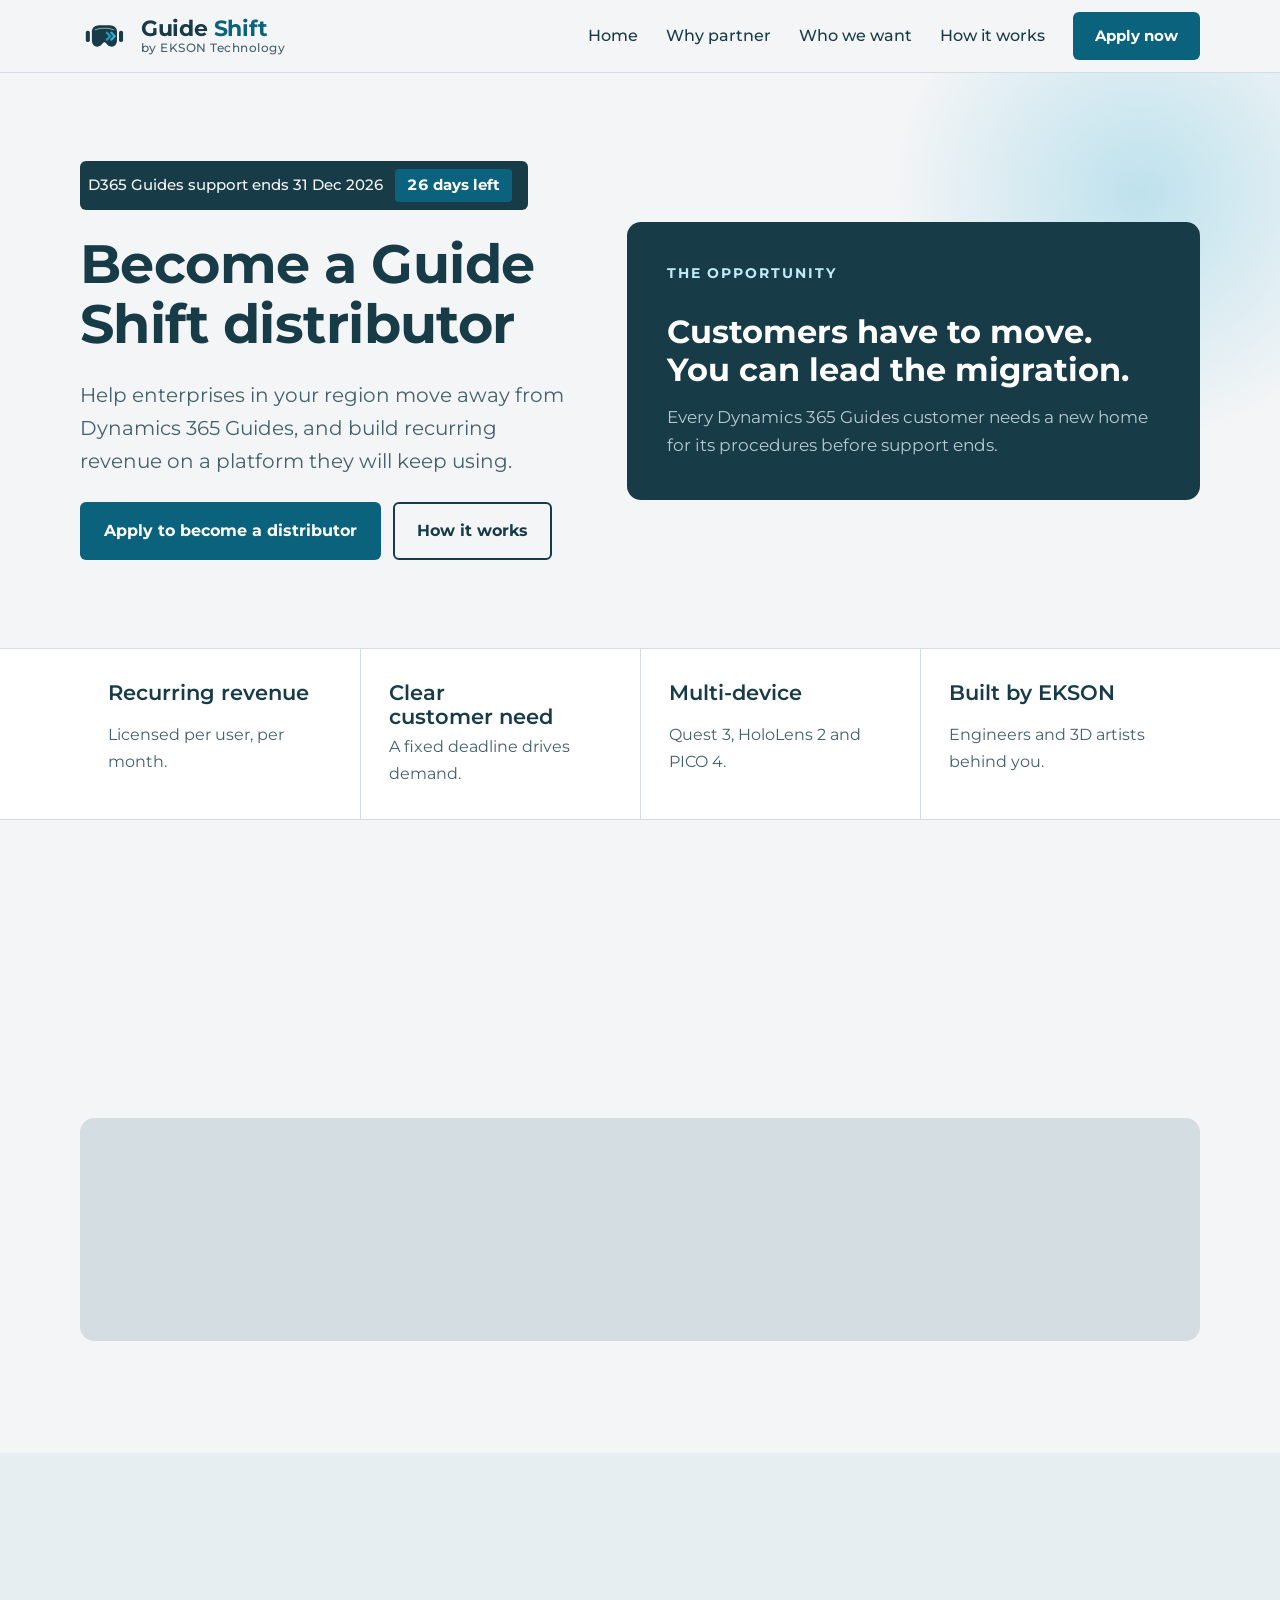
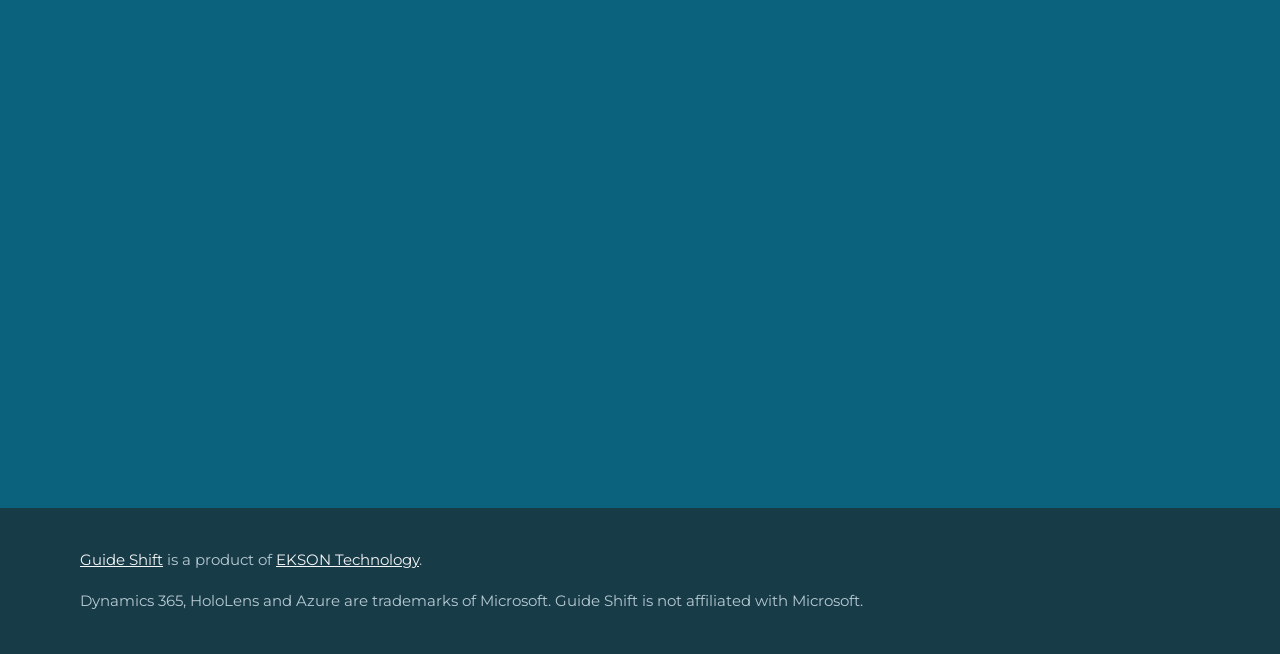
==== partners.html @ 496a507c "Add pricing section and partners page" ====
<!doctype html>
<html lang="en">
<head>
<meta charset="utf-8">
<meta name="viewport" content="width=device-width, initial-scale=1">
<title>Become a Guide Shift Distributor | Partner Program | EKSON Technology</title>
<meta name="description" content="Join Guide Shift as a distributor or reseller and help enterprises migrate from Dynamics 365 Guides before support ends on 31 December 2026.">
<link rel="canonical" href="https://eksontech.com/guide-shift/partners.html">
<meta name="robots" content="index, follow, max-image-preview:large, max-snippet:-1">
<meta name="theme-color" content="#F4F5F6">
<meta name="referrer" content="strict-origin-when-cross-origin">
<meta http-equiv="Content-Security-Policy" content="default-src 'self'; script-src 'self'; style-src 'self'; img-src 'self' data:; font-src 'self'; connect-src 'self' https://api.web3forms.com https://formspree.io; object-src 'none'; base-uri 'self'; form-action 'self'">
<meta http-equiv="X-Content-Type-Options" content="nosniff">

<link rel="icon" href="favicon.svg?v=2" type="image/svg+xml">

<meta property="og:type" content="website">
<meta property="og:site_name" content="Guide Shift by EKSON Technology">
<meta property="og:title" content="Become a Guide Shift distributor">
<meta property="og:description" content="Sell Guide Shift to enterprises leaving Dynamics 365 Guides. Apply to join as a distributor.">
<meta property="og:url" content="https://eksontech.com/guide-shift/partners.html">
<meta property="og:image" content="https://eksontech.com/guide-shift/assets/hero.jpg">
<meta property="og:image:width" content="1140">
<meta property="og:image:height" content="619">
<meta property="og:image:alt" content="A technician wearing a headset follows a step-by-step instruction shown beside a pump, anchored by a printed QR code">
<meta property="og:locale" content="en_US">
<meta name="twitter:card" content="summary_large_image">
<meta name="twitter:title" content="Become a Guide Shift distributor">
<meta name="twitter:description" content="Sell Guide Shift to enterprises leaving Dynamics 365 Guides. Apply to join as a distributor.">
<meta name="twitter:image" content="https://eksontech.com/guide-shift/assets/hero.jpg">

<link rel="preload" href="assets/fonts/rubik-latin-600-normal.woff2" as="font" type="font/woff2" crossorigin>
<link rel="preload" href="assets/fonts/dm-sans-latin-400-normal.woff2" as="font" type="font/woff2" crossorigin>
<link rel="preload" href="assets/hero.webp" as="image" type="image/webp" fetchpriority="high">
<link rel="stylesheet" href="assets/css/style.css?v=13">
<link rel="stylesheet" href="assets/css/sections.css?v=13">

</head>
<body>
<a class="skip-link" href="#main">Skip to content</a>
<header class="site-header">
  <div class="wrap">
    <a class="brand" href="index.html" aria-label="Guide Shift home"><svg class="brand-mark" viewBox="0 0 120 84" width="46" height="32" aria-hidden="true" focusable="false"><rect class="pad" x="14" y="29" width="10" height="28" rx="4.5" fill="#183B48"/>
<rect class="pad" x="96" y="29" width="10" height="28" rx="4.5" fill="#183B48"/>
<path d="M29 31C29 21 37 16.5 47 15.5h26C83 16.5 91 21 91 31v21c0 14-10 19-19 15-6-2.5-8-9.5-12-9.5S54 64.500 48 67c-9 4-19-1-19-15z" fill="#183B48"/>
<path d="M37 26.500C50 22.500 70 22.500 83 26.500" fill="none" stroke="#F4F5F6" stroke-width="2.600" stroke-linecap="round" opacity=".55"/>
<polyline class="chev c1" points="66,34 74.500,42.500 66,51" fill="none" stroke="#2596C0" stroke-width="5.500" stroke-linecap="round" stroke-linejoin="round"/>
<polyline class="chev c2" points="77,34 85.500,42.500 77,51" fill="none" stroke="#31B0D7" stroke-width="5.500" stroke-linecap="round" stroke-linejoin="round"/></svg><span class="brand-text"><b>Guide <i>Shift</i></b><small>by EKSON Technology</small></span></a>
    <nav class="nav" aria-label="Main navigation">
      <a href="index.html">Home</a>
      <a href="#why">Why partner</a>
      <a href="#who">Who we want</a>
      <a href="#how">How it works</a>
      <a class="btn btn-primary" href="#apply">Apply now</a>
    </nav>
  </div>
</header>

<main id="main">
  <section class="hero" aria-labelledby="hero-title">
    <div class="wrap">
      <div class="hero-copy">
        <p class="deadline">D365 Guides support ends 31 Dec 2026 <strong id="days-left">Act now</strong></p>
        <h1 id="hero-title">Become a Guide Shift distributor</h1>
        <p class="lead">Help enterprises in your region move away from Dynamics 365 Guides, and build recurring revenue on a platform they will keep using.</p>
        <div class="hero-actions">
          <a class="btn btn-primary" href="#apply">Apply to become a distributor</a>
          <a class="btn btn-ghost" href="#how">How it works</a>
        </div>
      </div>
      <div class="partner-panel">
        <p class="eyebrow">The opportunity</p>
        <p class="panel-big">Customers have to move. You can lead the migration.</p>
        <p>Every Dynamics 365 Guides customer needs a new home for its procedures before support ends.</p>
      </div>
    </div>
  </section>

  <section class="pillars" aria-label="Key facts">
    <div class="wrap quad">
      <div class="pillar"><h2 class="h3">Recurring revenue</h2><p>Licensed per user, per month.</p></div>
      <div class="pillar"><h2 class="h3">Clear customer need</h2><p>A fixed deadline drives demand.</p></div>
      <div class="pillar"><h2 class="h3">Multi-device</h2><p>Quest 3, HoloLens 2 and PICO 4.</p></div>
      <div class="pillar"><h2 class="h3">Built by EKSON</h2><p>Engineers and 3D artists behind you.</p></div>
    </div>
  </section>

  <section id="why" aria-labelledby="why-title">
    <div class="wrap">
      <div class="section-head">
        <p class="eyebrow">Why partner with us</p>
        <h2 id="why-title">A product your customers need, and a team that supports the sale</h2>
      </div>
      <div class="features four">
        <div class="feature"><span class="num">01</span><h3>An easy first conversation</h3><p>Importing existing guides costs the customer nothing, which opens the door.</p></div>
        <div class="feature"><span class="num">02</span><h3>Simple pricing</h3><p>One price per user, so quotes are quick to prepare and easy to explain.</p></div>
        <div class="feature"><span class="num">03</span><h3>Flexible deployment</h3><p>Cloud or on-premises, to match each customer's security policy.</p></div>
        <div class="feature"><span class="num">04</span><h3>Expert backup</h3><p>Our team supports migration, 3D content and VR training projects.</p></div>
      </div>
    </div>
  </section>

  <section id="who" class="band-sand" aria-labelledby="who-title">
    <div class="wrap">
      <div class="section-head">
        <p class="eyebrow">Who we want to work with</p>
        <h2 id="who-title">Partners who already serve industrial and enterprise customers</h2>
      </div>
      <div class="industries">
        <div class="industry"><h3>Distributors</h3><p>Regional distribution of Guide Shift licences.</p></div>
        <div class="industry"><h3>Resellers</h3><p>Technology resellers with enterprise accounts.</p></div>
        <div class="industry"><h3>System integrators</h3><p>Teams that deploy and support industrial software.</p></div>
        <div class="industry"><h3>ICT consultancies</h3><p>Advisors guiding digital transformation programmes.</p></div>
        <div class="industry"><h3>XR providers</h3><p>AR and VR specialists extending their portfolio.</p></div>
      </div>
    </div>
  </section>

  <section id="how" aria-labelledby="how-title">
    <div class="wrap split">
      <div class="split-copy">
        <p class="eyebrow">How it works</p>
        <h2 id="how-title">From application to first customer</h2>
        <ol class="steps">
          <li><div><h3>Apply</h3><p>Tell us about your company, region and customers.</p></div></li>
          <li><div><h3>Meet the team</h3><p>We walk you through the product, the migration process and partner terms.</p></div></li>
          <li><div><h3>Sell and deliver</h3><p>Bring in customers, and our engineers support each migration.</p></div></li>
        </ol>
      </div>
      <div class="price-card">
        <p class="price-label">Customer price</p>
        <p class="price"><span class="cur">$</span>70</p>
        <p class="price-unit">per user, per month</p>
        <p class="price-note">Partner terms and margins are shared when you apply.</p>
      </div>
    </div>
  </section>

  <section id="apply" aria-labelledby="apply-title" class="cta">
    <div class="wrap">
      <div class="stack">
        <p class="eyebrow">Join us</p>
        <h2 id="apply-title">Join Guide Shift as a distributor</h2>
        <ul class="checks">
          <li>Open to distributors, resellers and integrators</li>
          <li>Free import of your customers' existing guides</li>
          <li>Support from our engineering and 3D team</li>
        </ul>
      </div>
      <form id="demo-form" novalidate autocomplete="on" data-endpoint="https://api.web3forms.com/submit" data-access-key="2da8afee-6686-4442-be5d-e2a029791b66" data-subject="Guide Shift partner application">
        <h3>Partner application</h3>
        <p class="form-intro">Tell us about your business and we will contact you about the next steps.</p>
        <div class="form-row">
          <label for="f-name">Full name *<input id="f-name" name="name" maxlength="120" required autocomplete="name"></label>
          <label for="f-company">Company name *<input id="f-company" name="company" maxlength="120" required autocomplete="organization"></label>
        </div>
        <div class="form-row">
          <label for="f-email">Work email *<input id="f-email" name="email" type="email" autocomplete="email" maxlength="254" required></label>
          <label for="f-role">Role in company *<input id="f-role" name="role" maxlength="120" required autocomplete="organization-title"></label>
        </div>
        <div class="form-row">
          <label for="f-country">Country or region *<input id="f-country" name="country" maxlength="120" required ></label>
          <label for="f-type">Business type *
            <select id="f-type" name="type" required>
              <option value="">Select an option</option>
              <option>Distributor</option>
              <option>Reseller</option>
              <option>System integrator</option>
              <option>ICT consultancy</option>
              <option>XR / AR provider</option>
              <option>Other</option>
            </select>
          </label>
        </div>
        <div class="form-row">
          <label for="f-site">Company website<input id="f-site" name="site" maxlength="120" inputmode="url"></label>
          <label for="f-phone">Phone (optional)<input id="f-phone" name="phone" type="tel" autocomplete="tel" maxlength="40"></label>
        </div>
        <label for="f-msg">Your market and customers<textarea id="f-msg" name="message" maxlength="2000"></textarea></label>
        <div class="hp" aria-hidden="true"><label>Leave this field empty<input name="website" tabindex="-1" autocomplete="off"></label></div>
        <button class="btn btn-primary" type="submit">Submit application</button>
        <p class="form-msg" id="form-msg" role="status" hidden></p>
        <p class="form-note">We will reply to the email address you provide. You can also write to us at <a href="mailto:info@eksontech.com">info@eksontech.com</a>.</p>
      </form>
    </div>
  </section>
</main>

<footer>
  <div class="wrap">
    <span><a href="index.html">Guide Shift</a> is a product of <a href="https://eksontech.com" rel="noopener">EKSON Technology</a>.</span>
    <span>Dynamics 365, HoloLens and Azure are trademarks of Microsoft. Guide Shift is not affiliated with Microsoft.</span>
  </div>
</footer>

<script src="assets/js/main.js?v=13" defer></script>
</body>
</html>
---- assets/css/style.css ----
@font-face { font-family: 'Montserrat'; font-style: normal; font-weight: 400; font-display: swap; src: url('../fonts/montserrat-latin-400-normal.woff2') format('woff2'); }
@font-face { font-family: 'Montserrat'; font-style: normal; font-weight: 500; font-display: swap; src: url('../fonts/montserrat-latin-500-normal.woff2') format('woff2'); }
@font-face { font-family: 'Montserrat'; font-style: normal; font-weight: 600; font-display: swap; src: url('../fonts/montserrat-latin-600-normal.woff2') format('woff2'); }
@font-face { font-family: 'Montserrat'; font-style: normal; font-weight: 700; font-display: swap; src: url('../fonts/montserrat-latin-700-normal.woff2') format('woff2'); }
@font-face { font-family: 'Montserrat'; font-style: normal; font-weight: 800; font-display: swap; src: url('../fonts/montserrat-latin-800-normal.woff2') format('woff2'); }

/* Layout: full-width bands alternating cream and charcoal, content in a 1160px column */
:root {
  --ink: #183B48;        /* charcoal: headings, dark bands */
  --ink-soft: #44606C;   /* body text on cream */
  --cream: #F4F5F6;      /* page background */
  --sand: #E7EEF1;       /* alternate band */
  --line: #D3DDE2;       /* rules and borders */
  --orange: #0B627D;     /* accent: buttons, marks */
  --orange-text: #0B627D;/* accent for small text on cream (AA) */
  --on-dark: #F4F5F6;
  --on-dark-soft: #B6CAD3;
  --white: #FFFFFF;
  --display: 'Montserrat', 'Segoe UI', Arial, sans-serif;
  --body: 'Montserrat', 'Segoe UI', Arial, sans-serif;
  --wrap: 1160px;
  --radius: 14px;
}
*, *::before, *::after { box-sizing: border-box; }
html { scroll-behavior: smooth; }
@media (prefers-reduced-motion: reduce) { html { scroll-behavior: auto; } }
body { margin: 0; background: var(--cream); color: var(--ink); font-family: var(--body); font-size: 17px; line-height: 1.65; -webkit-font-smoothing: antialiased; }
img { max-width: 100%; height: auto; display: block; }
figure { margin: 0; }
a { color: inherit; }
h1, h2, h3, .h3 { font-family: var(--display); line-height: 1.12; margin: 0; text-wrap: balance; }
h1 { font-size: clamp(32px, 4.6vw, 54px); font-weight: 700; letter-spacing: -0.01em; }
h2 { font-size: clamp(26px, 3.4vw, 38px); font-weight: 700; }
h3, .h3 { font-size: 21px; font-weight: 600; }
p { margin: 0; }
.wrap { max-width: var(--wrap); margin: 0 auto; padding-left: max(20px, env(safe-area-inset-left, 0px)); padding-right: max(20px, env(safe-area-inset-right, 0px)); }
section { padding-block: clamp(64px, 9vw, 112px); }
.eyebrow { font-size: 14px; font-weight: 700; letter-spacing: 0.14em; text-transform: uppercase; color: var(--orange-text); margin-bottom: 14px; }
.lead { font-size: 20px; color: var(--ink-soft); max-width: 62ch; }
.section-head { display: grid; gap: 16px; margin-bottom: 48px; max-width: 760px; }
.btn { display: inline-flex; align-items: center; gap: 10px; padding: 15px 26px; border-radius: 6px; font-weight: 700; font-size: 17px; text-decoration: none; border: 2px solid transparent; transition: background .2s, color .2s, border-color .2s; }
.btn-primary { background: var(--orange); color: #FFFFFF; }
.btn-primary:hover { background: #094E64; }
.btn-ghost { border-color: currentColor; }
.btn-ghost:hover { background: rgba(24,59,72,.06); }
:focus-visible { outline: 3px solid var(--orange); outline-offset: 3px; border-radius: 6px; }

/* Header */
.site-header { position: sticky; top: 0; z-index: 20; background: rgba(244,245,246,.94); backdrop-filter: blur(8px); border-bottom: 1px solid var(--line); }
.site-header .wrap { display: flex; align-items: center; justify-content: space-between; gap: 24px; min-height: 72px; }
.brand { display: flex; align-items: baseline; gap: 10px; text-decoration: none; }
.brand b { font-family: var(--display); font-size: 22px; font-weight: 700; }
.brand span { font-size: 14px; color: var(--ink-soft); }
.nav { display: flex; gap: 28px; align-items: center; font-weight: 500; font-size: 16px; }
.nav a { text-decoration: none; }
.nav a:not(.btn):hover { color: var(--orange-text); }
.nav .btn { padding: 10px 20px; font-size: 15px; }
@media (max-width: 860px) { .nav a:not(.btn) { display: none; } }
@media (max-width: 520px) { .brand span { display: none; } .nav .btn { padding: 9px 16px; font-size: 14px; } .deadline { font-size: 14px; } }

/* Hero */
.hero { padding-block: clamp(48px, 7vw, 88px); }
.hero .wrap { display: grid; grid-template-columns: 1fr 1.15fr; gap: 48px; align-items: center; }
.hero-copy { display: grid; gap: 24px; min-width: 0; }
.deadline { display: inline-flex; align-items: center; gap: 12px; padding: 8px 16px 8px 8px; border-radius: 6px; background: var(--ink); color: var(--on-dark); font-size: 15px; font-weight: 500; width: fit-content; }
.deadline strong { background: var(--orange); color: #FFFFFF; border-radius: 4px; padding: 4px 12px; font-variant-numeric: tabular-nums; white-space: nowrap; }
.hero-actions { display: flex; flex-wrap: wrap; gap: 12px; }
.hero-actions .btn { padding: 14px 22px; font-size: 16px; }
.hero-media { position: relative; min-width: 0; }
.hero-media img { border-radius: 20px; box-shadow: 0 30px 60px -30px rgba(24,59,72,.45); }
.hero-media figcaption { position: absolute; left: 16px; bottom: 16px; background: rgba(24,59,72,.88); color: var(--on-dark); font-size: 14px; padding: 8px 14px; border-radius: 10px; }
@media (max-width: 900px) { .hero .wrap { grid-template-columns: 1fr; } }

.pillars { border-top: 1px solid var(--line); border-bottom: 1px solid var(--line); background: var(--white); padding-block: 0; }
.pillars .wrap { display: grid; grid-template-columns: repeat(3, 1fr); }
.pillar { padding: 32px 28px; display: grid; gap: 6px; }
.pillar + .pillar { border-left: 1px solid var(--line); }
.pillar p { color: var(--ink-soft); font-size: 16px; }
@media (max-width: 760px) { .pillars .wrap { grid-template-columns: 1fr; } .pillar + .pillar { border-left: 0; border-top: 1px solid var(--line); } }

/* Why now: timeline */
.timeline { list-style: none; margin: 0; padding: 0; display: grid; grid-template-columns: repeat(4, 1fr); gap: 20px; position: relative; }
.timeline::before { content: ""; position: absolute; left: 0; right: 0; top: 11px; height: 2px; background: var(--line); }
.timeline li { position: relative; padding-top: 40px; display: grid; gap: 6px; }
.timeline li::before { content: ""; position: absolute; top: 4px; left: 0; width: 16px; height: 16px; border-radius: 50%; background: var(--cream); border: 3px solid var(--ink-soft); }
.timeline li.key::before { background: var(--orange); border-color: var(--orange); }
.timeline time { font-family: var(--display); font-weight: 600; font-size: 20px; }
.timeline li.key time { color: var(--orange-text); }
.timeline p { color: var(--ink-soft); font-size: 16px; }
@media (max-width: 860px) { .timeline { grid-template-columns: 1fr 1fr; row-gap: 32px; } .timeline::before { display: none; } }
.also { margin-top: 40px; padding: 20px 24px; border-left: 4px solid var(--orange); background: var(--white); border-radius: 0 var(--radius) var(--radius) 0; max-width: 760px; }

/* Feature grid */
.band-sand { background: var(--sand); }
.features { display: grid; grid-template-columns: repeat(4, 1fr); gap: 1px; background: var(--line); border: 1px solid var(--line); border-radius: var(--radius); overflow: hidden; }
.feature { background: var(--cream); padding: 28px 24px; display: grid; gap: 8px; align-content: start; }
.feature p { color: var(--ink-soft); font-size: 16px; }
.feature .num { font-family: var(--display); font-size: 14px; color: var(--orange-text); font-weight: 700; }
@media (max-width: 980px) { .features { grid-template-columns: 1fr 1fr; } }
@media (max-width: 560px) { .features { grid-template-columns: 1fr; } }

/* Split rows */
.split { display: grid; grid-template-columns: 1fr 1.15fr; gap: 56px; align-items: center; }
.split.reverse { grid-template-columns: 1.15fr 1fr; }
.split.reverse .split-copy { order: 2; }
.split-copy { display: grid; gap: 20px; min-width: 0; }
.shot { background: var(--white); border: 1px solid var(--line); border-radius: var(--radius); padding: 10px; box-shadow: 0 24px 48px -32px rgba(24,59,72,.4); min-width: 0; }
.shot img { border-radius: 8px; }
.shot figcaption { font-size: 14px; color: var(--ink-soft); padding: 10px 6px 2px; }
@media (max-width: 900px) { .split, .split.reverse { grid-template-columns: 1fr; } .split.reverse .split-copy { order: 0; } }
.steps { list-style: none; padding: 0; margin: 0; display: grid; gap: 18px; counter-reset: step; }
.steps li { display: grid; grid-template-columns: 44px 1fr; gap: 14px; counter-increment: step; }
.steps li::before { content: counter(step); font-family: var(--display); font-weight: 600; font-size: 20px; width: 44px; height: 44px; border-radius: 50%; background: var(--ink); color: var(--on-dark); display: grid; place-items: center; }
.steps p { color: var(--ink-soft); font-size: 16px; }
.note { font-size: 16px; padding: 14px 18px; border-radius: 10px; background: var(--ink); color: var(--on-dark); }
.checks { list-style: none; padding: 0; margin: 0; display: grid; gap: 12px; }
.checks li { padding-left: 28px; position: relative; color: var(--ink-soft); font-size: 17px; }
.checks li::before { content: ""; position: absolute; left: 0; top: 9px; width: 12px; height: 12px; background: var(--orange); border-radius: 3px; }
.checks b { color: var(--ink); }
.stack { display: grid; gap: 24px; }

/* Dark band */
.band-dark { background: var(--ink); color: var(--on-dark); }
.band-dark .eyebrow { color: #31B0D7; }
.band-dark .lead, .band-dark .checks li { color: var(--on-dark-soft); }
.band-dark .checks b { color: var(--on-dark); }
.band-dark .shot { background: var(--cream); border-color: transparent; }
.devices { display: flex; flex-wrap: wrap; gap: 10px; }
.chip { font-size: 14px; font-weight: 500; padding: 6px 14px; border-radius: 6px; border: 1px solid rgba(244,245,246,.35); }
.chip.soon { border-style: dashed; color: var(--on-dark-soft); }

/* Two cards */
.duo { display: grid; grid-template-columns: 1fr 1fr; gap: 24px; }
.card { background: var(--white); border: 1px solid var(--line); border-radius: var(--radius); padding: 32px; display: grid; gap: 16px; align-content: start; }
.card.dark { background: var(--ink); color: var(--on-dark); border-color: var(--ink); }
.card.dark .checks li { color: var(--on-dark-soft); }
.card .tag { font-size: 13px; font-weight: 700; letter-spacing: .12em; text-transform: uppercase; color: var(--orange-text); }
.card.dark .tag { color: #31B0D7; }
@media (max-width: 820px) { .duo { grid-template-columns: 1fr; } }

/* Deployment */
.options { display: grid; grid-template-columns: 1fr 1fr; gap: 24px; }
.option { border-radius: var(--radius); overflow: hidden; border: 1px solid var(--line); background: var(--white); display: grid; grid-template-rows: auto 1fr; }
.option header { padding: 28px 32px; background: var(--ink); color: var(--on-dark); display: grid; gap: 4px; }
.option.alt header { background: var(--orange); color: #FFFFFF; }
.option.alt header .tag { color: #BFEAF6; opacity: 1; }
.option header .tag { font-size: 13px; font-weight: 700; letter-spacing: .12em; text-transform: uppercase; opacity: .85; }
.option .body { padding: 28px 32px; display: grid; gap: 14px; align-content: start; }
.option .best { font-size: 15px; color: var(--ink-soft); border-top: 1px solid var(--line); padding-top: 14px; }
.both { margin-top: 28px; display: flex; flex-wrap: wrap; gap: 10px 22px; font-size: 16px; color: var(--ink-soft); }
.both b { color: var(--ink); }
@media (max-width: 820px) { .options { grid-template-columns: 1fr; } }

/* Comparison */
.table-wrap { overflow-x: auto; border: 1px solid var(--line); border-radius: var(--radius); background: var(--white); }
table { border-collapse: collapse; width: 100%; min-width: 560px; font-size: 17px; }
th, td { text-align: left; padding: 16px 22px; border-bottom: 1px solid var(--line); vertical-align: top; }
thead th { background: var(--ink); color: var(--on-dark); font-weight: 700; font-size: 15px; }
tbody tr:last-child td { border-bottom: 0; }
td:first-child { color: var(--ink-soft); width: 38%; }
td:last-child { font-weight: 500; }

/* Industries */
.industries { display: grid; grid-template-columns: repeat(5, 1fr); gap: 16px; }
.industry { padding: 24px 20px; border-radius: var(--radius); background: var(--cream); border: 1px solid var(--line); display: grid; gap: 8px; align-content: start; }
.industry p { font-size: 15px; color: var(--ink-soft); }
@media (max-width: 980px) { .industries { grid-template-columns: 1fr 1fr; } }
@media (max-width: 520px) { .industries { grid-template-columns: 1fr; } }

/* FAQ */
.faq { display: grid; gap: 12px; max-width: 860px; }
.faq details { background: var(--white); border: 1px solid var(--line); border-radius: 12px; padding: 0 22px; }
.faq summary { cursor: pointer; padding: 18px 0; font-weight: 700; list-style: none; display: flex; justify-content: space-between; gap: 16px; }
.faq summary::-webkit-details-marker { display: none; }
.faq summary::after { content: "+"; font-family: var(--display); font-size: 24px; line-height: 1; color: var(--orange-text); }
.faq details[open] summary::after { content: "\2212"; }
.faq details p { padding-bottom: 18px; color: var(--ink-soft); }

/* Contact */
.cta { background: var(--orange); color: #FFFFFF; }
.cta .wrap { display: grid; grid-template-columns: 1fr 1fr; gap: 56px; align-items: start; }
.cta .eyebrow { color: #BFEAF6; }
.cta .checks li { color: #FFFFFF; }
.cta .checks li::before { background: #31B0D7; }
.cta p.lead { color: #E7F6FB; }
form { background: var(--cream); border-radius: var(--radius); padding: 28px; display: grid; gap: 16px; color: var(--ink); }
label { display: grid; gap: 6px; font-size: 15px; font-weight: 500; }
input, select, textarea { font: inherit; font-size: 16px; padding: 12px 14px; border-radius: 6px; border: 1px solid #B6CAD3; background: #FFFFFF; color: var(--ink); width: 100%; }
textarea { min-height: 96px; resize: vertical; }
.form-row { display: grid; grid-template-columns: 1fr 1fr; gap: 16px; }
.form-msg { font-size: 15px; color: #2E6B3A; font-weight: 500; }
@media (max-width: 860px) { .cta .wrap, .form-row { grid-template-columns: 1fr; } }

footer { background: var(--ink); color: var(--on-dark-soft); padding-block: 40px; font-size: 15px; }
footer .wrap { display: flex; flex-wrap: wrap; justify-content: space-between; gap: 16px; }
footer a { color: var(--on-dark); }

/* Helpers (replace inline styles so a strict CSP can be used) */
.shot-narrow { max-width: 420px; justify-self: center; }
.shot-gap { margin-top: 24px; }
.hp { position: absolute; left: -9999px; width: 1px; height: 1px; overflow: hidden; }
.skip-link { position: absolute; left: 12px; top: -60px; z-index: 30; background: var(--ink); color: var(--on-dark); padding: 10px 16px; border-radius: 8px; text-decoration: none; font-weight: 700; }
.skip-link:focus { top: 12px; }
.form-msg.error { color: #9B2C1B; }
---- assets/css/sections.css ----
.quad{grid-template-columns:repeat(4,1fr)!important}
@media(max-width:980px){.quad{grid-template-columns:1fr 1fr!important}.quad .pillar:nth-child(3){border-left:0}}
@media(max-width:760px){.quad{grid-template-columns:1fr!important}}
.path{display:grid;grid-template-columns:1fr 56px 1fr;gap:20px 0;align-items:stretch}
.path>div:not(.path-arrow){border-radius:var(--radius);padding:28px;display:grid;gap:8px;align-content:start}
.path-from{background:var(--ink);color:var(--on-dark)}.path-from p{color:var(--on-dark-soft)}
.path-to{background:var(--white);border:2px solid var(--orange)}.path-to p{color:var(--ink-soft)}
.path-arrow{display:grid;place-items:center;font-size:30px;color:var(--orange-text);font-weight:700}
.tag-dark,.tag-orange{font-size:13px;font-weight:700;letter-spacing:.12em;text-transform:uppercase}
.tag-dark{color:#31B0D7}.tag-orange{color:var(--orange-text)}
@media(max-width:700px){.path{grid-template-columns:1fr}.path-arrow{transform:rotate(90deg);height:32px}}
.cmp th:not(:first-child),.cmp td:not(:first-child){text-align:center}
.cmp .yes{color:#1F7A4D;font-weight:700;font-size:20px}.cmp .no{color:#B3362B;font-weight:700;font-size:20px}
.cmp .na{color:var(--ink-soft);font-size:15px}.cmp .eos{color:#B3362B}
.features.four{grid-template-columns:repeat(4,1fr)}
@media(max-width:980px){.features.four{grid-template-columns:1fr 1fr}}@media(max-width:560px){.features.four{grid-template-columns:1fr}}
.mail-card{background:#fff;color:#183B48;border-radius:var(--radius);padding:36px;display:grid;gap:16px;box-shadow:0 10px 30px rgba(24,59,72,.18)}
.mail-card h3{font-size:24px;color:#183B48}.mail-card p{color:#44606C}
.mail-addr{font-weight:700;font-size:clamp(20px,3vw,26px);color:#0B627D;text-decoration:none;word-break:break-all}
.mail-addr:hover{text-decoration:underline}
.mail-card .btn{justify-self:start}
form h3{font-size:24px}.form-intro,.form-note{color:#44606C;font-size:15px}.form-note{font-size:13px}.form-note a{color:#0B627D;font-weight:600}

/* Brand */
.brand{align-items:center;gap:12px}
.brand-mark{display:block;height:34px;width:auto;flex:none}
.brand .brand-text{display:grid;gap:2px;line-height:1.05}
.brand-text b{font-size:22px;letter-spacing:-.01em;color:#183B48}
.brand-text i{font-style:normal;color:#0B627D}
.brand-text small{font-size:12px;color:#44606C;font-weight:500;letter-spacing:.04em}
@media(max-width:520px){.brand-text small{display:none}}
.chev{animation:chev 2.4s ease-in-out infinite}.chev.c2{animation-delay:.25s}
@keyframes chev{0%,100%{opacity:.5;transform:translateX(0)}50%{opacity:1;transform:translateX(3px)}}
.brand:hover .brand-mark{transform:scale(1.05)}.brand-mark{transition:transform .3s ease}
/* Header and progress */
.site-header{transition:box-shadow .3s ease}.site-header.scrolled{box-shadow:0 8px 24px rgba(24,59,72,.1)}
.progress{position:fixed;left:0;top:0;height:3px;width:100%;z-index:50;background:linear-gradient(90deg,#0B627D,#31B0D7);transform:scaleX(0);transform-origin:0 50%;pointer-events:none}
/* Hero entrance */
.hero{position:relative;overflow:hidden}
.hero::before{content:"";position:absolute;width:520px;height:520px;right:-120px;top:-140px;border-radius:50%;background:radial-gradient(circle,rgba(49,176,215,.28),rgba(49,176,215,0) 68%);animation:drift 14s ease-in-out infinite;pointer-events:none}
.hero .wrap{position:relative;z-index:1}
@keyframes drift{50%{transform:translate(-50px,40px) scale(1.12)}}
.hero-copy>*{animation:rise .8s cubic-bezier(.2,.7,.2,1) both}
.hero-copy>*:nth-child(2){animation-delay:.1s}.hero-copy>*:nth-child(3){animation-delay:.2s}.hero-copy>*:nth-child(4){animation-delay:.3s}
.hero-media{animation:heroIn 1s .25s cubic-bezier(.2,.7,.2,1) both,floaty 7s 1.4s ease-in-out infinite}
@keyframes rise{from{opacity:0;transform:translateY(26px)}to{opacity:1;transform:none}}
@keyframes heroIn{from{opacity:0;transform:translateY(34px) scale(.97)}to{opacity:1;transform:none}}
@keyframes floaty{50%{transform:translateY(-9px)}}
.deadline strong{animation:ping 2.6s ease-out infinite}
@keyframes ping{0%{box-shadow:0 0 0 0 rgba(49,176,215,.6)}70%,100%{box-shadow:0 0 0 12px rgba(49,176,215,0)}}
/* Scroll reveal */
.reveal{opacity:0;transform:translateY(28px);transition:opacity .7s ease,transform .7s cubic-bezier(.2,.7,.2,1);transition-delay:var(--d,0s)}
.reveal.in{opacity:1;transform:none}
/* Interaction */
.btn{transition:transform .2s ease,box-shadow .2s ease,background .2s ease}
.btn-primary:hover{transform:translateY(-2px);box-shadow:0 10px 22px rgba(11,98,125,.3)}
.btn:active{transform:translateY(0)}
.feature,.industry,.pillar,.option,.card{transition:transform .25s ease,box-shadow .25s ease}
.feature:hover,.industry:hover,.option:hover,.card:hover{transform:translateY(-5px);box-shadow:0 18px 34px -16px rgba(24,59,72,.3)}
.reveal.in.feature:hover,.reveal.in.industry:hover,.reveal.in.option:hover,.reveal.in.card:hover{transform:translateY(-5px)}
.faq details{transition:box-shadow .2s ease}.faq details:hover{box-shadow:0 8px 20px -12px rgba(24,59,72,.3)}
@media (prefers-reduced-motion:reduce){
 *,*::before,*::after{animation:none!important;transition:none!important}
 .reveal{opacity:1;transform:none}
}

.price-card{background:#183B48;color:#fff;border-radius:var(--radius);padding:40px;display:grid;gap:8px;justify-items:start;box-shadow:0 18px 40px -20px rgba(24,59,72,.6)}
.price-label{font-size:13px;font-weight:700;letter-spacing:.12em;text-transform:uppercase;color:#BFEAF6}
.price{font-size:clamp(64px,9vw,96px);font-weight:800;line-height:1;letter-spacing:-.03em}
.price .cur{font-size:.45em;vertical-align:top;margin-right:4px;color:#31B0D7}
.price-unit{font-size:18px;font-weight:600;margin-bottom:16px}
.price-note{font-size:14px;color:#B6CAD3;margin-top:8px}
.partner-panel{background:#183B48;color:#fff;border-radius:var(--radius);padding:40px;display:grid;gap:14px;align-content:center}
.partner-panel .eyebrow{color:#BFEAF6}.partner-panel .panel-big{font-size:clamp(24px,3vw,32px);font-weight:700;line-height:1.2}
.partner-panel p:last-child{color:#B6CAD3}
.note a{color:#0B627D;font-weight:600}
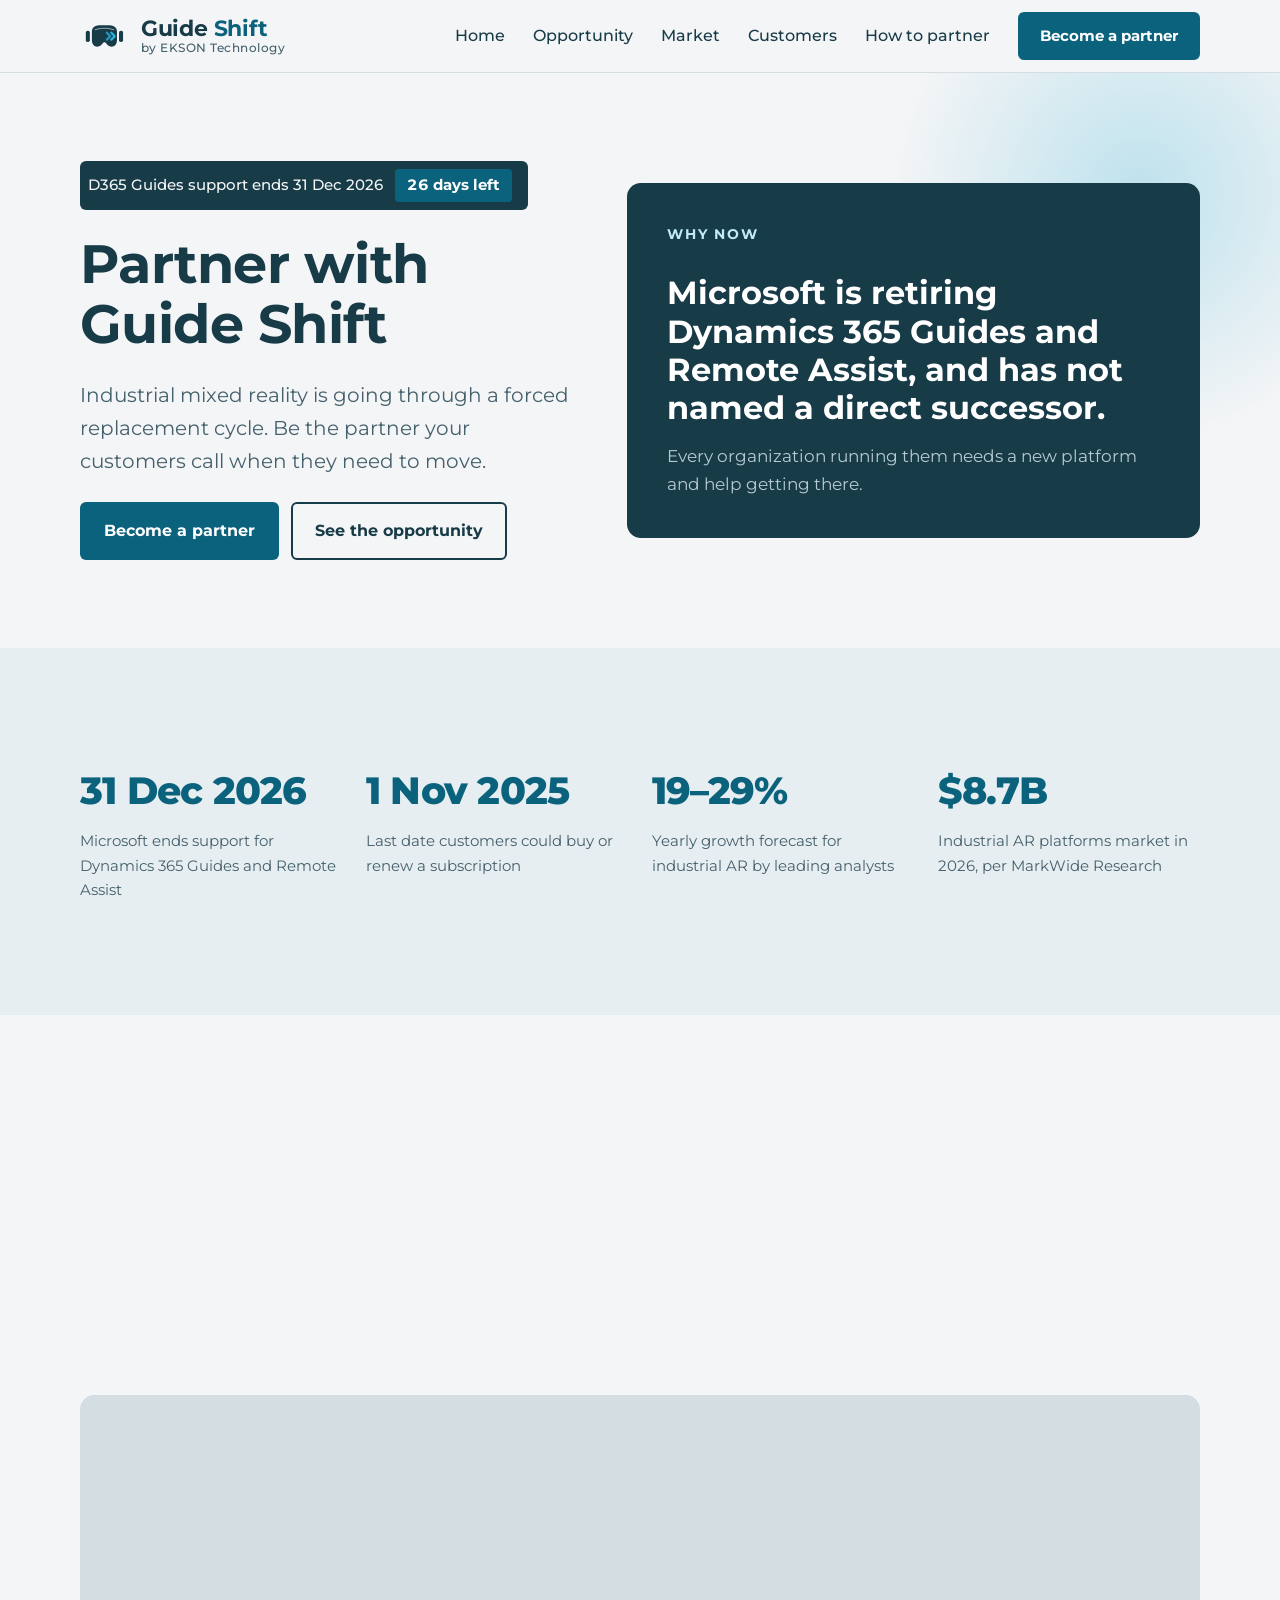
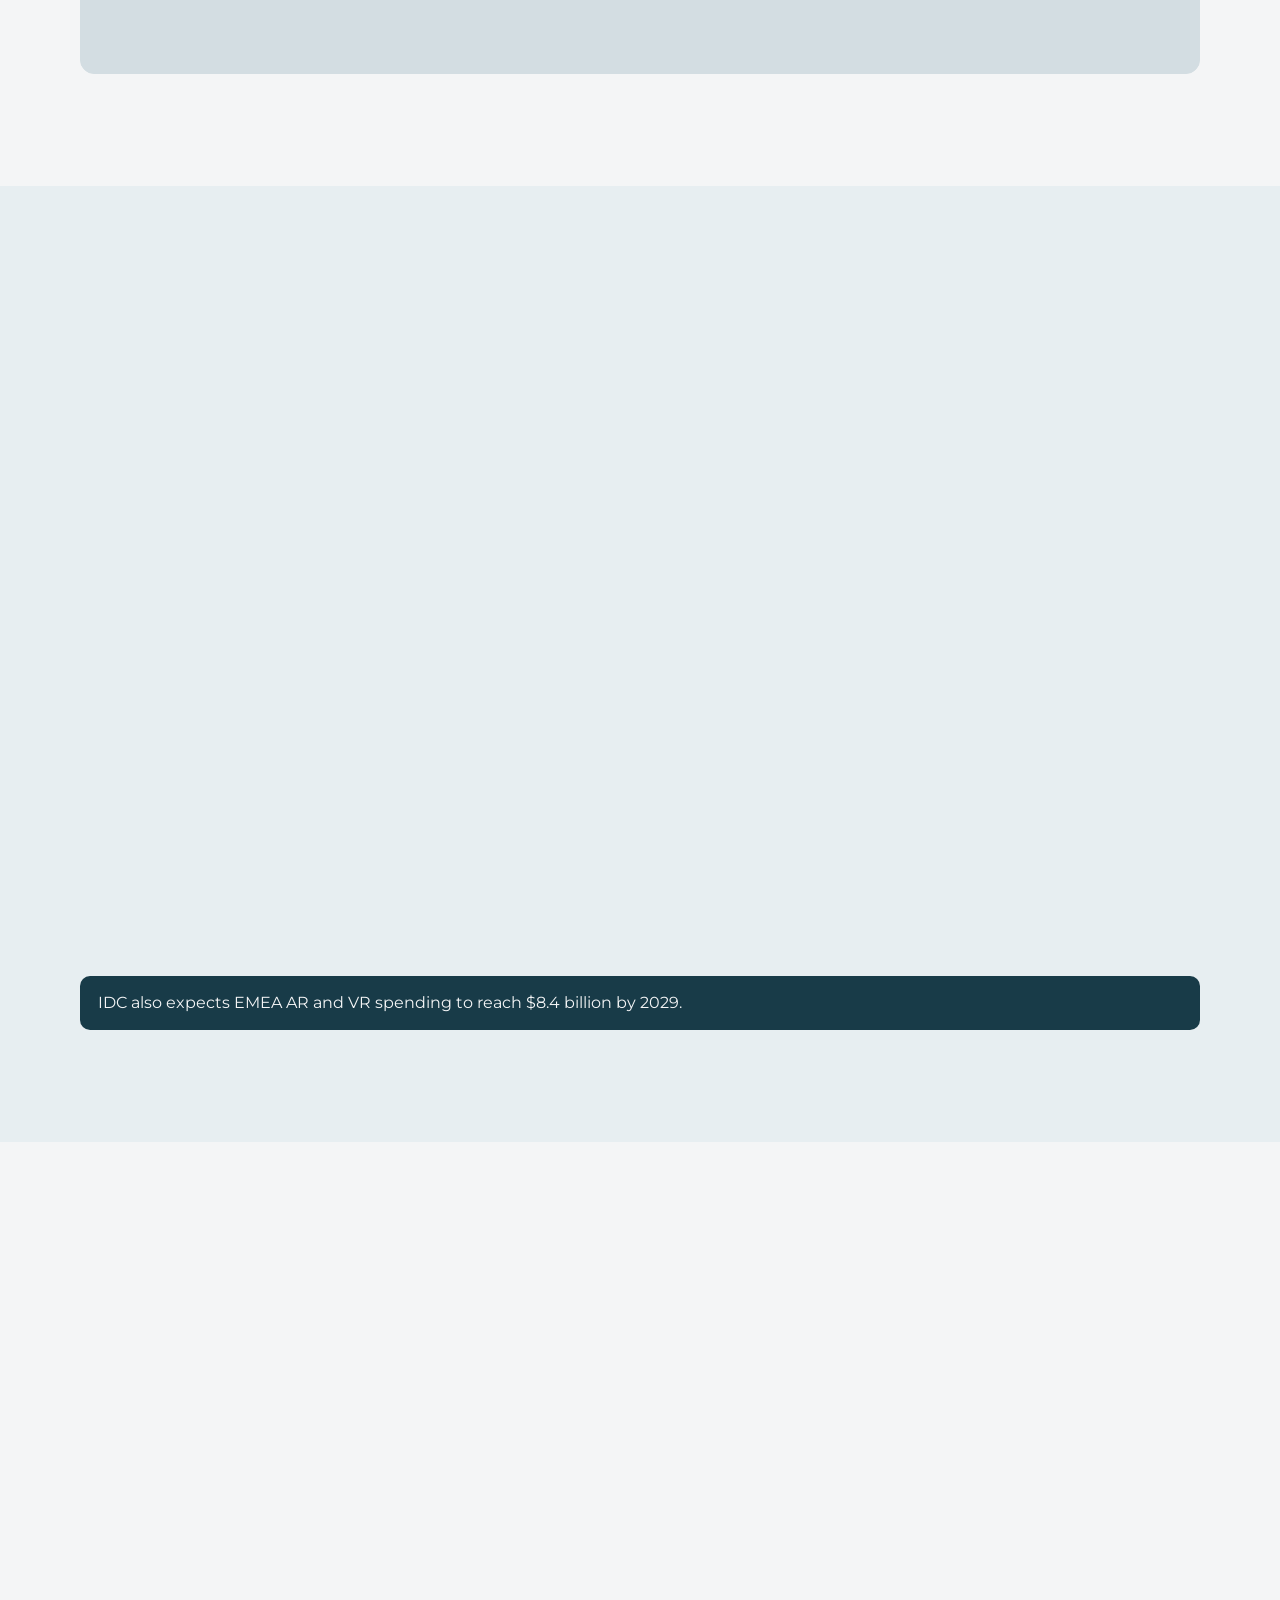
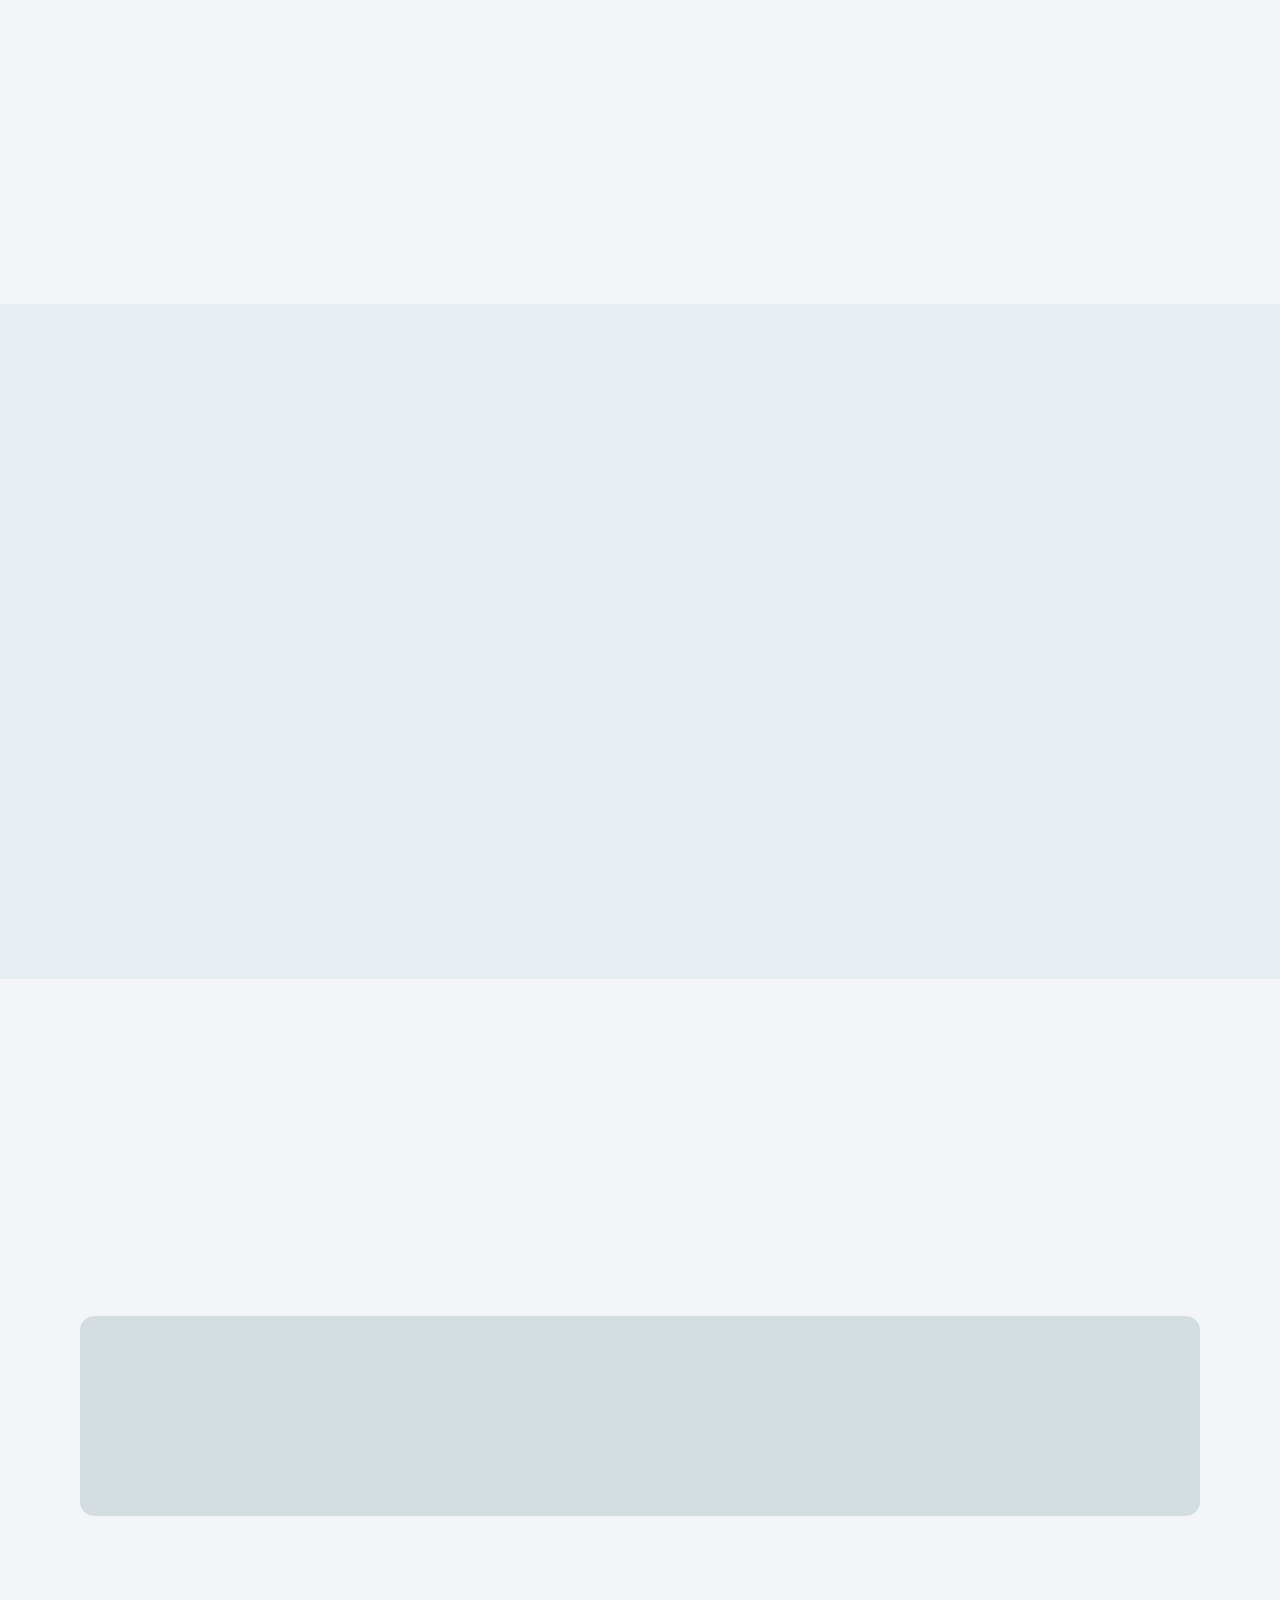
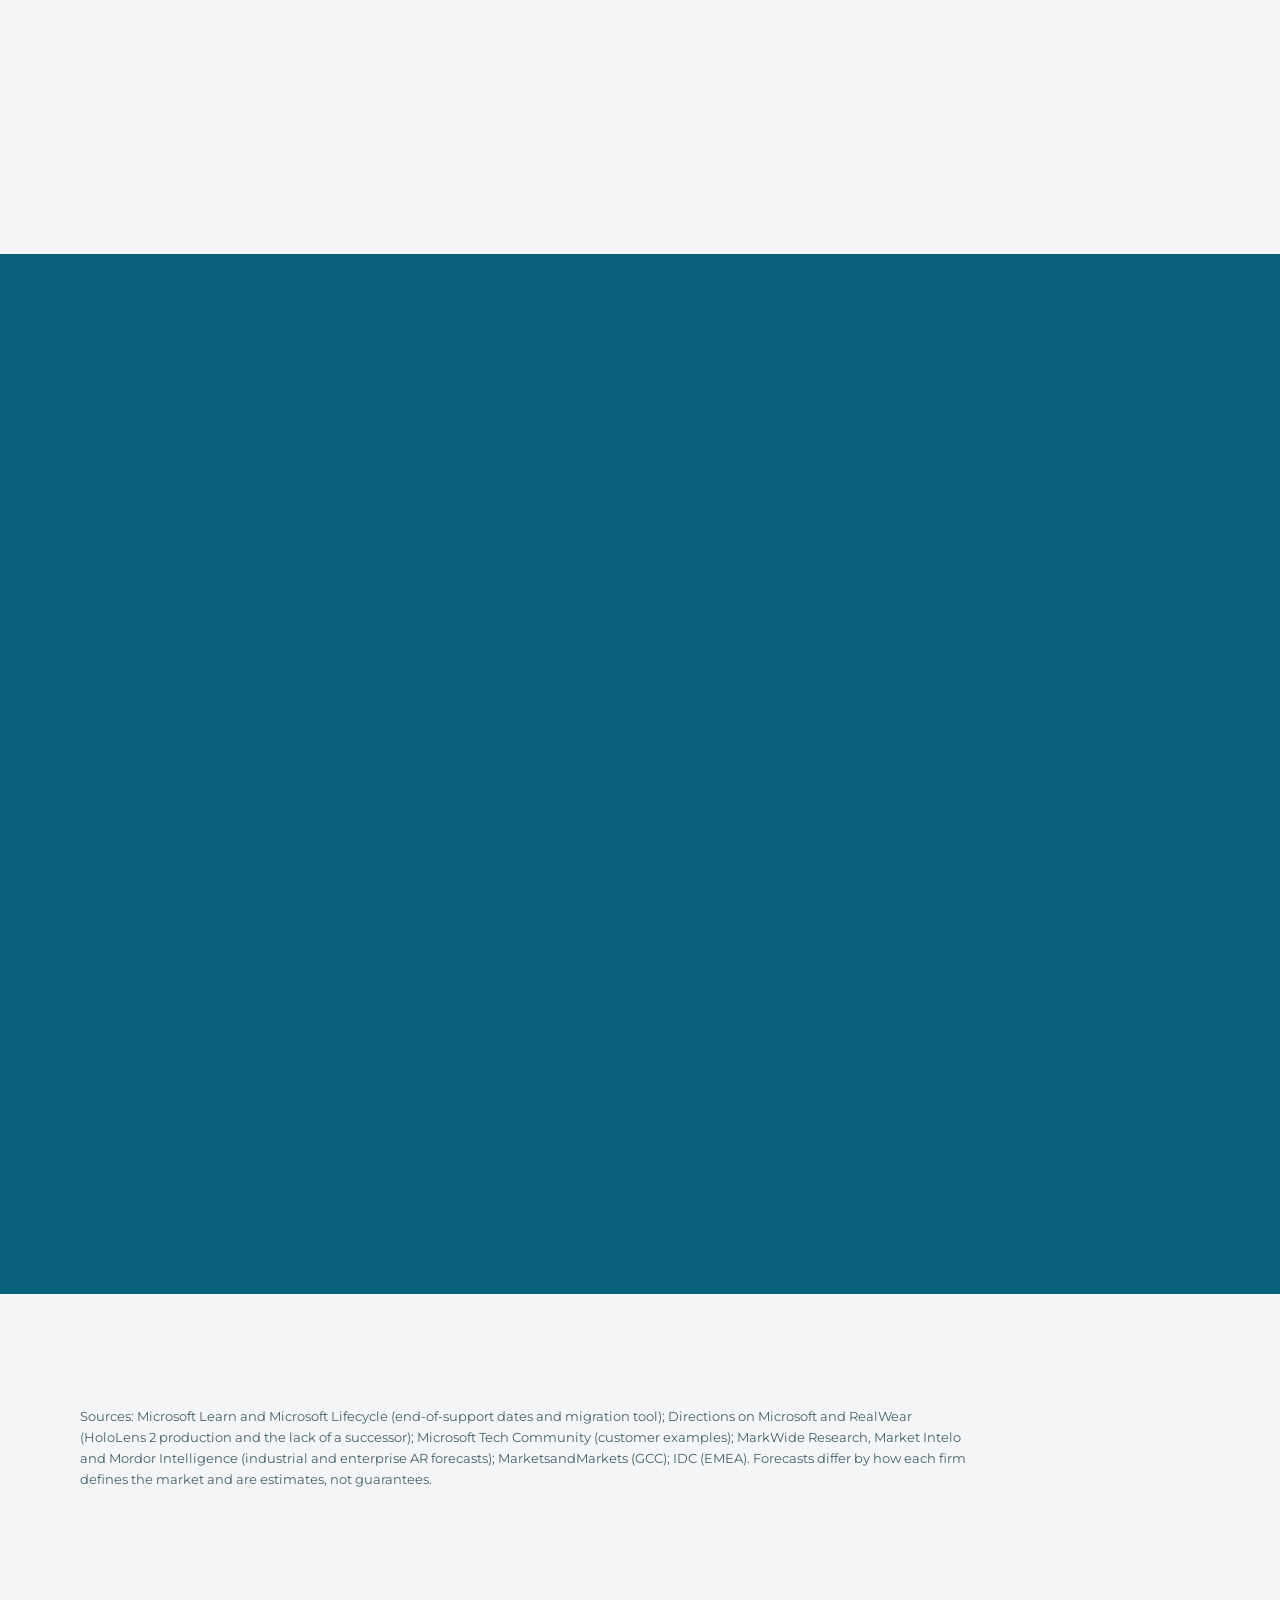
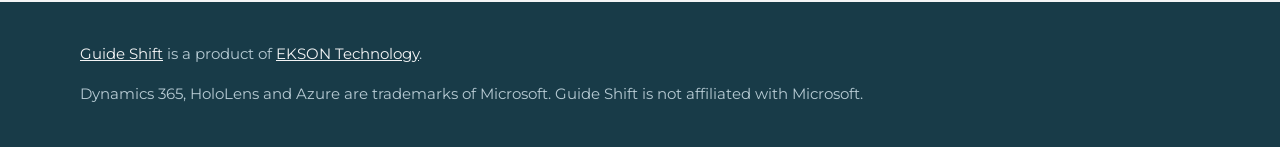
==== commit c0875b25: "وصف التعديل" ====
--- a/partners.html
+++ b/partners.html
@@ -3,8 +3,8 @@
 <head>
 <meta charset="utf-8">
 <meta name="viewport" content="width=device-width, initial-scale=1">
-<title>Become a Guide Shift Distributor | Partner Program | EKSON Technology</title>
-<meta name="description" content="Join Guide Shift as a distributor or reseller and help enterprises migrate from Dynamics 365 Guides before support ends on 31 December 2026.">
+<title>Become a Guide Shift Partner | Industrial XR Opportunity | EKSON Technology</title>
+<meta name="description" content="Partner with Guide Shift as Microsoft retires Dynamics 365 Guides on 31 December 2026. See the market growth, the customer base and how to join.">
 <link rel="canonical" href="https://eksontech.com/guide-shift/partners.html">
 <meta name="robots" content="index, follow, max-image-preview:large, max-snippet:-1">
 <meta name="theme-color" content="#F4F5F6">
@@ -16,8 +16,8 @@
 
 <meta property="og:type" content="website">
 <meta property="og:site_name" content="Guide Shift by EKSON Technology">
-<meta property="og:title" content="Become a Guide Shift distributor">
-<meta property="og:description" content="Sell Guide Shift to enterprises leaving Dynamics 365 Guides. Apply to join as a distributor.">
+<meta property="og:title" content="Become a Guide Shift partner">
+<meta property="og:description" content="A hard deadline, a growing market and no Microsoft successor. Partner with Guide Shift.">
 <meta property="og:url" content="https://eksontech.com/guide-shift/partners.html">
 <meta property="og:image" content="https://eksontech.com/guide-shift/assets/hero.jpg">
 <meta property="og:image:width" content="1140">
@@ -25,15 +25,15 @@
 <meta property="og:image:alt" content="A technician wearing a headset follows a step-by-step instruction shown beside a pump, anchored by a printed QR code">
 <meta property="og:locale" content="en_US">
 <meta name="twitter:card" content="summary_large_image">
-<meta name="twitter:title" content="Become a Guide Shift distributor">
-<meta name="twitter:description" content="Sell Guide Shift to enterprises leaving Dynamics 365 Guides. Apply to join as a distributor.">
+<meta name="twitter:title" content="Become a Guide Shift partner">
+<meta name="twitter:description" content="A hard deadline, a growing market and no Microsoft successor. Partner with Guide Shift.">
 <meta name="twitter:image" content="https://eksontech.com/guide-shift/assets/hero.jpg">
 
 <link rel="preload" href="assets/fonts/rubik-latin-600-normal.woff2" as="font" type="font/woff2" crossorigin>
 <link rel="preload" href="assets/fonts/dm-sans-latin-400-normal.woff2" as="font" type="font/woff2" crossorigin>
 <link rel="preload" href="assets/hero.webp" as="image" type="image/webp" fetchpriority="high">
-<link rel="stylesheet" href="assets/css/style.css?v=13">
-<link rel="stylesheet" href="assets/css/sections.css?v=13">
+<link rel="stylesheet" href="assets/css/style.css?v=14">
+<link rel="stylesheet" href="assets/css/sections.css?v=14">
 
 </head>
 <body>
@@ -48,10 +48,11 @@
 <polyline class="chev c2" points="77,34 85.500,42.500 77,51" fill="none" stroke="#31B0D7" stroke-width="5.500" stroke-linecap="round" stroke-linejoin="round"/></svg><span class="brand-text"><b>Guide <i>Shift</i></b><small>by EKSON Technology</small></span></a>
     <nav class="nav" aria-label="Main navigation">
       <a href="index.html">Home</a>
-      <a href="#why">Why partner</a>
-      <a href="#who">Who we want</a>
-      <a href="#how">How it works</a>
-      <a class="btn btn-primary" href="#apply">Apply now</a>
+      <a href="#opportunity">Opportunity</a>
+      <a href="#market">Market</a>
+      <a href="#customers">Customers</a>
+      <a href="#model">How to partner</a>
+      <a class="btn btn-primary" href="#apply">Become a partner</a>
     </nav>
   </div>
 </header>
@@ -61,78 +62,117 @@
     <div class="wrap">
       <div class="hero-copy">
         <p class="deadline">D365 Guides support ends 31 Dec 2026 <strong id="days-left">Act now</strong></p>
-        <h1 id="hero-title">Become a Guide Shift distributor</h1>
-        <p class="lead">Help enterprises in your region move away from Dynamics 365 Guides, and build recurring revenue on a platform they will keep using.</p>
+        <h1 id="hero-title">Partner with Guide Shift</h1>
+        <p class="lead">Industrial mixed reality is going through a forced replacement cycle. Be the partner your customers call when they need to move.</p>
         <div class="hero-actions">
-          <a class="btn btn-primary" href="#apply">Apply to become a distributor</a>
-          <a class="btn btn-ghost" href="#how">How it works</a>
+          <a class="btn btn-primary" href="#apply">Become a partner</a>
+          <a class="btn btn-ghost" href="#opportunity">See the opportunity</a>
         </div>
       </div>
       <div class="partner-panel">
+        <p class="eyebrow">Why now</p>
+        <p class="panel-big">Microsoft is retiring Dynamics 365 Guides and Remote Assist, and has not named a direct successor.</p>
+        <p>Every organization running them needs a new platform and help getting there.</p>
+      </div>
+    </div>
+  </section>
+
+  <section class="band-sand" aria-label="Key figures">
+    <div class="wrap stats">
+      <div class="stat"><b>31 Dec 2026</b><span>Microsoft ends support for Dynamics 365 Guides and Remote Assist</span></div>
+      <div class="stat"><b>1 Nov 2025</b><span>Last date customers could buy or renew a subscription</span></div>
+      <div class="stat"><b>19–29%</b><span>Yearly growth forecast for industrial AR by leading analysts</span></div>
+      <div class="stat"><b>$8.7B</b><span>Industrial AR platforms market in 2026, per MarkWide Research</span></div>
+    </div>
+  </section>
+
+  <section id="opportunity" aria-labelledby="opp-title">
+    <div class="wrap">
+      <div class="section-head">
         <p class="eyebrow">The opportunity</p>
-        <p class="panel-big">Customers have to move. You can lead the migration.</p>
-        <p>Every Dynamics 365 Guides customer needs a new home for its procedures before support ends.</p>
-      </div>
-    </div>
-  </section>
-
-  <section class="pillars" aria-label="Key facts">
-    <div class="wrap quad">
-      <div class="pillar"><h2 class="h3">Recurring revenue</h2><p>Licensed per user, per month.</p></div>
-      <div class="pillar"><h2 class="h3">Clear customer need</h2><p>A fixed deadline drives demand.</p></div>
-      <div class="pillar"><h2 class="h3">Multi-device</h2><p>Quest 3, HoloLens 2 and PICO 4.</p></div>
-      <div class="pillar"><h2 class="h3">Built by EKSON</h2><p>Engineers and 3D artists behind you.</p></div>
-    </div>
-  </section>
-
-  <section id="why" aria-labelledby="why-title">
-    <div class="wrap">
-      <div class="section-head">
-        <p class="eyebrow">Why partner with us</p>
-        <h2 id="why-title">A product your customers need, and a team that supports the sale</h2>
+        <h2 id="opp-title">A fixed deadline creates demand that does not wait for budget cycles</h2>
+        <p class="lead">After 31 December 2026 these products receive no security updates, fixes or technical support. Customers cannot postpone the decision.</p>
       </div>
       <div class="features four">
-        <div class="feature"><span class="num">01</span><h3>An easy first conversation</h3><p>Importing existing guides costs the customer nothing, which opens the door.</p></div>
-        <div class="feature"><span class="num">02</span><h3>Simple pricing</h3><p>One price per user, so quotes are quick to prepare and easy to explain.</p></div>
-        <div class="feature"><span class="num">03</span><h3>Flexible deployment</h3><p>Cloud or on-premises, to match each customer's security policy.</p></div>
-        <div class="feature"><span class="num">04</span><h3>Expert backup</h3><p>Our team supports migration, 3D content and VR training projects.</p></div>
-      </div>
-    </div>
-  </section>
-
-  <section id="who" class="band-sand" aria-labelledby="who-title">
-    <div class="wrap">
-      <div class="section-head">
-        <p class="eyebrow">Who we want to work with</p>
-        <h2 id="who-title">Partners who already serve industrial and enterprise customers</h2>
+        <div class="feature"><span class="num">01</span><h3>A hard deadline</h3><p>Microsoft stopped new purchases and renewals in November 2025. Support ends this December.</p></div>
+        <div class="feature"><span class="num">02</span><h3>No direct successor</h3><p>Microsoft names no like-for-like replacement, so customers must choose a new platform.</p></div>
+        <div class="feature"><span class="num">03</span><h3>Hardware at end of line</h3><p>HoloLens 2 production ended in late 2024, which pushes customers toward multi-device platforms.</p></div>
+        <div class="feature"><span class="num">04</span><h3>Content at risk</h3><p>Microsoft's migration tool only copies guides between its own Dataverse environments, so years of procedures need a new home.</p></div>
+      </div>
+    </div>
+  </section>
+
+  <section id="market" class="band-sand" aria-labelledby="mkt-title">
+    <div class="wrap">
+      <div class="section-head">
+        <p class="eyebrow">Market growth</p>
+        <h2 id="mkt-title">The category you are joining is growing 15–30% a year</h2>
+        <p class="lead">Analysts define the market differently, so we show several forecasts rather than one headline number.</p>
+      </div>
+      <div class="bars">
+        <div class="bar-row"><div class="bar-head"><span>Industrial AR platforms, to 2035 (MarkWide Research)</span><b>19.4% a year</b></div><div class="bar-track"><div class="bar w19"></div></div><p>From $8.7B in 2026 to about $43B in 2035.</p></div>
+        <div class="bar-row"><div class="bar-head"><span>Digital work instruction AR, to 2034 (Market Intelo)</span><b>28.5% a year</b></div><div class="bar-track"><div class="bar w28"></div></div><p>From $4.2B in 2025 to about $41B in 2034.</p></div>
+        <div class="bar-row"><div class="bar-head"><span>Enterprise AR, to 2031 (Mordor Intelligence)</span><b>29.4% a year</b></div><div class="bar-track"><div class="bar w29"></div></div><p>Services grow fastest in this forecast, at about 33% a year.</p></div>
+        <div class="bar-row"><div class="bar-head"><span>GCC AR and VR, to 2031 (MarketsandMarkets)</span><b>15.0% a year</b></div><div class="bar-track"><div class="bar w15"></div></div><p>From $401M in 2026 to about $929M in 2031, backed by national digital programmes.</p></div>
+      </div>
+      <p class="note">IDC also expects EMEA AR and VR spending to reach $8.4 billion by 2029.</p>
+    </div>
+  </section>
+
+  <section id="customers" aria-labelledby="cus-title">
+    <div class="wrap">
+      <div class="section-head">
+        <p class="eyebrow">Your customers</p>
+        <h2 id="cus-title">Large operations that cannot let procedures lapse</h2>
+        <p class="lead">Microsoft does not publish how many organizations use Guides. What is public is who they are: Microsoft's own customer stories feature enterprises such as Chevron, L'Oréal and Sanofi. Each of them, and every smaller Guides user, has to move.</p>
       </div>
       <div class="industries">
-        <div class="industry"><h3>Distributors</h3><p>Regional distribution of Guide Shift licences.</p></div>
-        <div class="industry"><h3>Resellers</h3><p>Technology resellers with enterprise accounts.</p></div>
-        <div class="industry"><h3>System integrators</h3><p>Teams that deploy and support industrial software.</p></div>
-        <div class="industry"><h3>ICT consultancies</h3><p>Advisors guiding digital transformation programmes.</p></div>
-        <div class="industry"><h3>XR providers</h3><p>AR and VR specialists extending their portfolio.</p></div>
-      </div>
-    </div>
-  </section>
-
-  <section id="how" aria-labelledby="how-title">
+        <div class="industry"><h3>Manufacturing</h3><p>The largest enterprise AR segment, at roughly 30% share.</p></div>
+        <div class="industry"><h3>Energy and utilities</h3><p>Forecast as the fastest-growing industry, near 32% a year.</p></div>
+        <div class="industry"><h3>Field service</h3><p>Guides is licensed alongside Dynamics 365 Field Service.</p></div>
+        <div class="industry"><h3>Pharma and healthcare</h3><p>Regulated procedures that must stay consistent.</p></div>
+        <div class="industry"><h3>Training and L&amp;D</h3><p>Onboarding programmes built on guided instructions.</p></div>
+      </div>
+    </div>
+  </section>
+
+  <section class="band-sand" aria-labelledby="why-title">
     <div class="wrap split">
       <div class="split-copy">
-        <p class="eyebrow">How it works</p>
-        <h2 id="how-title">From application to first customer</h2>
-        <ol class="steps">
-          <li><div><h3>Apply</h3><p>Tell us about your company, region and customers.</p></div></li>
-          <li><div><h3>Meet the team</h3><p>We walk you through the product, the migration process and partner terms.</p></div></li>
-          <li><div><h3>Sell and deliver</h3><p>Bring in customers, and our engineers support each migration.</p></div></li>
-        </ol>
-      </div>
-      <div class="price-card">
-        <p class="price-label">Customer price</p>
-        <p class="price"><span class="cur">$</span>70</p>
-        <p class="price-unit">per user, per month</p>
-        <p class="price-note">Partner terms and margins are shared when you apply.</p>
-      </div>
+        <p class="eyebrow">Why this work matters</p>
+        <h2 id="why-title">Guided work is part of how these plants run</h2>
+        <ul class="checks">
+          <li><b>Operations cannot pause.</b> Assembly, maintenance and safety procedures run every shift.</li>
+          <li><b>It speeds up training.</b> Sanofi reported cutting new-operator training from eight weeks to six with Guides and HoloLens 2.</li>
+          <li><b>It protects expertise.</b> Procedures capture know-how that retiring staff take with them.</li>
+          <li><b>It is a long-term relationship.</b> A migration leads to rollout, 3D content, training and support.</li>
+        </ul>
+      </div>
+      <div class="partner-panel">
+        <p class="eyebrow">For partners</p>
+        <p class="panel-big">Recurring licence revenue, plus the services around every migration.</p>
+        <p>Migration, 3D content, VR training and integration work all follow the first sale.</p>
+      </div>
+    </div>
+  </section>
+
+  <section id="model" aria-labelledby="model-title">
+    <div class="wrap">
+      <div class="section-head">
+        <p class="eyebrow">How to partner</p>
+        <h2 id="model-title">Three ways to work with us</h2>
+        <p class="lead">We shape the model around what you do best, and agree terms with each partner individually.</p>
+      </div>
+      <div class="features three">
+        <div class="feature"><span class="num">A</span><h3>Refer</h3><p>Introduce customers who are leaving Dynamics 365 Guides and let our team lead the migration.</p></div>
+        <div class="feature"><span class="num">B</span><h3>Resell and deliver</h3><p>Sell Guide Shift licences and own the rollout, with our engineers behind you.</p></div>
+        <div class="feature"><span class="num">C</span><h3>Build with us</h3><p>Combine Guide Shift with your own integration, 3D content or VR training work.</p></div>
+      </div>
+      <ol class="steps steps-row">
+        <li><div><h3>Apply</h3><p>Tell us about your company, region and customers.</p></div></li>
+        <li><div><h3>Meet the team</h3><p>We walk you through the product, the migration process and partner terms.</p></div></li>
+        <li><div><h3>Win the first customer</h3><p>We support you from the first demo to go-live.</p></div></li>
+      </ol>
     </div>
   </section>
 
@@ -140,9 +180,9 @@
     <div class="wrap">
       <div class="stack">
         <p class="eyebrow">Join us</p>
-        <h2 id="apply-title">Join Guide Shift as a distributor</h2>
+        <h2 id="apply-title">Become a Guide Shift partner</h2>
         <ul class="checks">
-          <li>Open to distributors, resellers and integrators</li>
+          <li>Open to resellers, integrators, consultancies and XR providers</li>
           <li>Free import of your customers' existing guides</li>
           <li>Support from our engineering and 3D team</li>
         </ul>
@@ -160,10 +200,10 @@
         </div>
         <div class="form-row">
           <label for="f-country">Country or region *<input id="f-country" name="country" maxlength="120" required ></label>
-          <label for="f-type">Business type *
+          <label for="f-type">Partner type *
             <select id="f-type" name="type" required>
               <option value="">Select an option</option>
-              <option>Distributor</option>
+              <option>Referral partner</option>
               <option>Reseller</option>
               <option>System integrator</option>
               <option>ICT consultancy</option>
@@ -178,10 +218,16 @@
         </div>
         <label for="f-msg">Your market and customers<textarea id="f-msg" name="message" maxlength="2000"></textarea></label>
         <div class="hp" aria-hidden="true"><label>Leave this field empty<input name="website" tabindex="-1" autocomplete="off"></label></div>
-        <button class="btn btn-primary" type="submit">Submit application</button>
+        <button class="btn btn-primary" type="submit">Apply to partner</button>
         <p class="form-msg" id="form-msg" role="status" hidden></p>
         <p class="form-note">We will reply to the email address you provide. You can also write to us at <a href="mailto:info@eksontech.com">info@eksontech.com</a>.</p>
       </form>
+    </div>
+  </section>
+
+  <section aria-label="Sources">
+    <div class="wrap">
+      <p class="sources">Sources: Microsoft Learn and Microsoft Lifecycle (end-of-support dates and migration tool); Directions on Microsoft and RealWear (HoloLens 2 production and the lack of a successor); Microsoft Tech Community (customer examples); MarkWide Research, Market Intelo and Mordor Intelligence (industrial and enterprise AR forecasts); MarketsandMarkets (GCC); IDC (EMEA). Forecasts differ by how each firm defines the market and are estimates, not guarantees.</p>
     </div>
   </section>
 </main>
@@ -193,6 +239,6 @@
   </div>
 </footer>
 
-<script src="assets/js/main.js?v=13" defer></script>
+<script src="assets/js/main.js?v=14" defer></script>
 </body>
 </html>
--- a/assets/css/sections.css
+++ b/assets/css/sections.css
@@ -74,3 +74,22 @@
 .partner-panel .eyebrow{color:#BFEAF6}.partner-panel .panel-big{font-size:clamp(24px,3vw,32px);font-weight:700;line-height:1.2}
 .partner-panel p:last-child{color:#B6CAD3}
 .note a{color:#0B627D;font-weight:600}
+
+.stats{display:grid;grid-template-columns:repeat(4,1fr);gap:24px}
+.stat{display:grid;gap:6px;align-content:start}
+.stat b{font-size:clamp(26px,3.4vw,38px);font-weight:800;color:#0B627D;letter-spacing:-.02em}
+.stat span{font-size:15px;color:#44606C}
+@media(max-width:900px){.stats{grid-template-columns:1fr 1fr}}@media(max-width:520px){.stats{grid-template-columns:1fr}}
+.bars{display:grid;gap:26px;max-width:860px;margin:0 auto}
+.bar-head{display:flex;justify-content:space-between;gap:16px;font-weight:600;color:#183B48;margin-bottom:8px}
+.bar-head b{color:#0B627D;white-space:nowrap}
+.bar-track{height:14px;background:#D3DDE2;border-radius:4px;overflow:hidden}
+.bar{height:100%;background:linear-gradient(90deg,#0B627D,#31B0D7);border-radius:4px}
+.bar.w19{width:55%}.bar.w28{width:81%}.bar.w29{width:84%}.bar.w15{width:43%}
+.bar-row p{margin-top:8px;font-size:15px;color:#44606C}
+.reveal .bar{transform:scaleX(0);transform-origin:left center;transition:transform 1.1s cubic-bezier(.2,.7,.2,1) .2s}
+.reveal.in .bar{transform:none}
+.features.three{grid-template-columns:repeat(3,1fr)}
+@media(max-width:900px){.features.three{grid-template-columns:1fr}}
+.steps-row{margin-top:40px}
+.sources{font-size:13px;color:#44606C;max-width:900px;line-height:1.6}
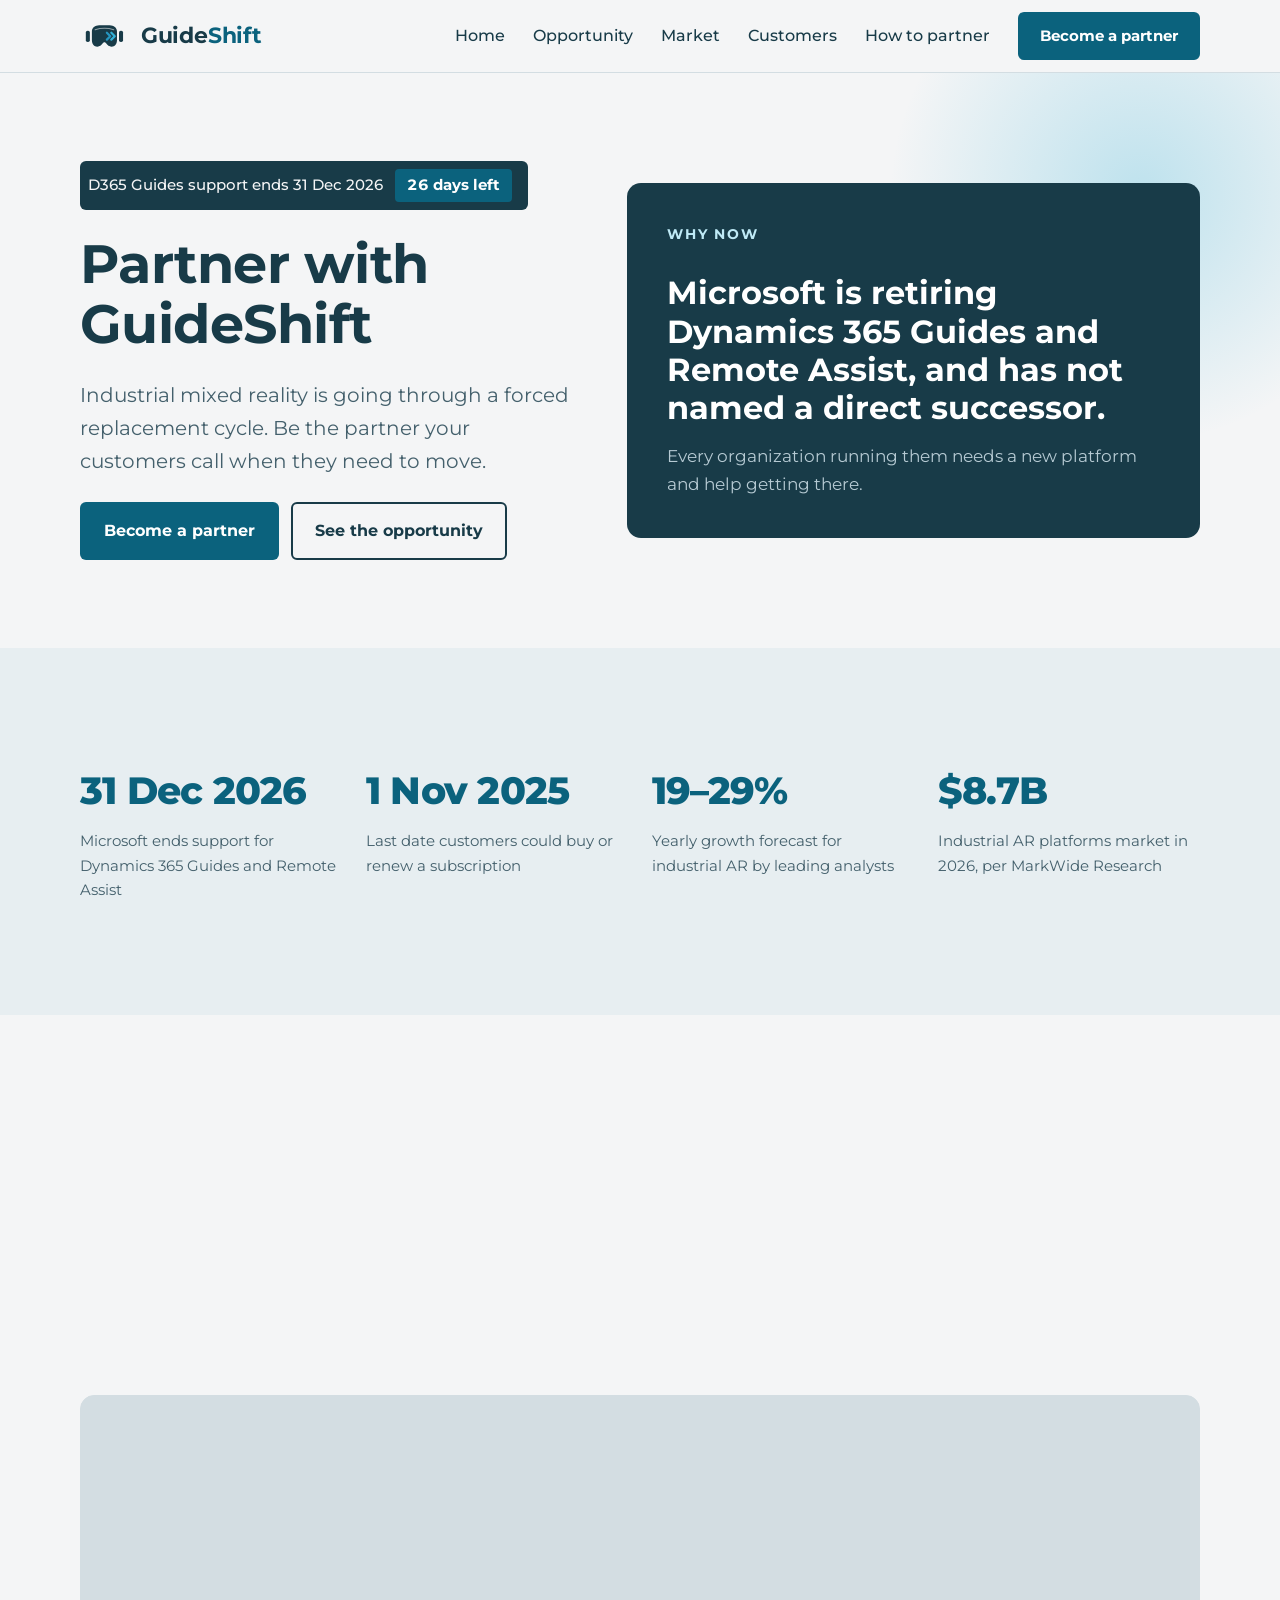
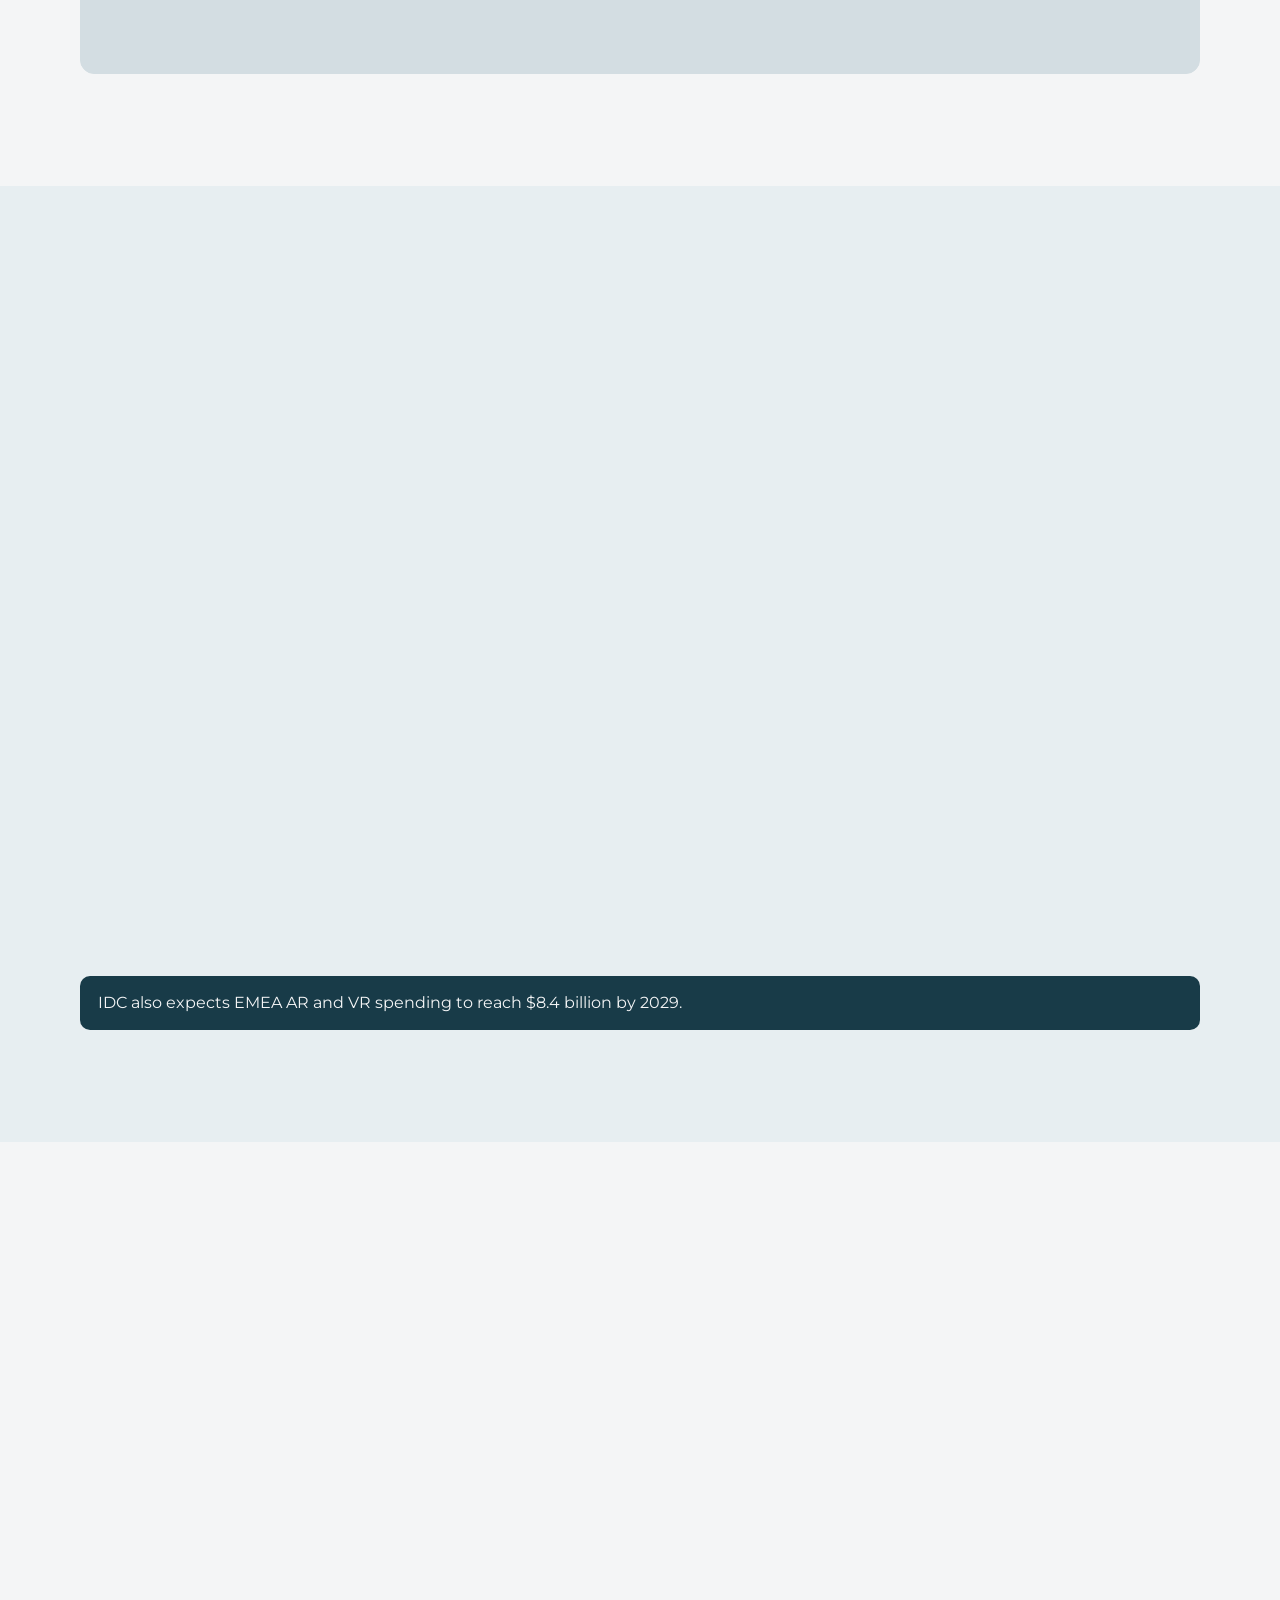
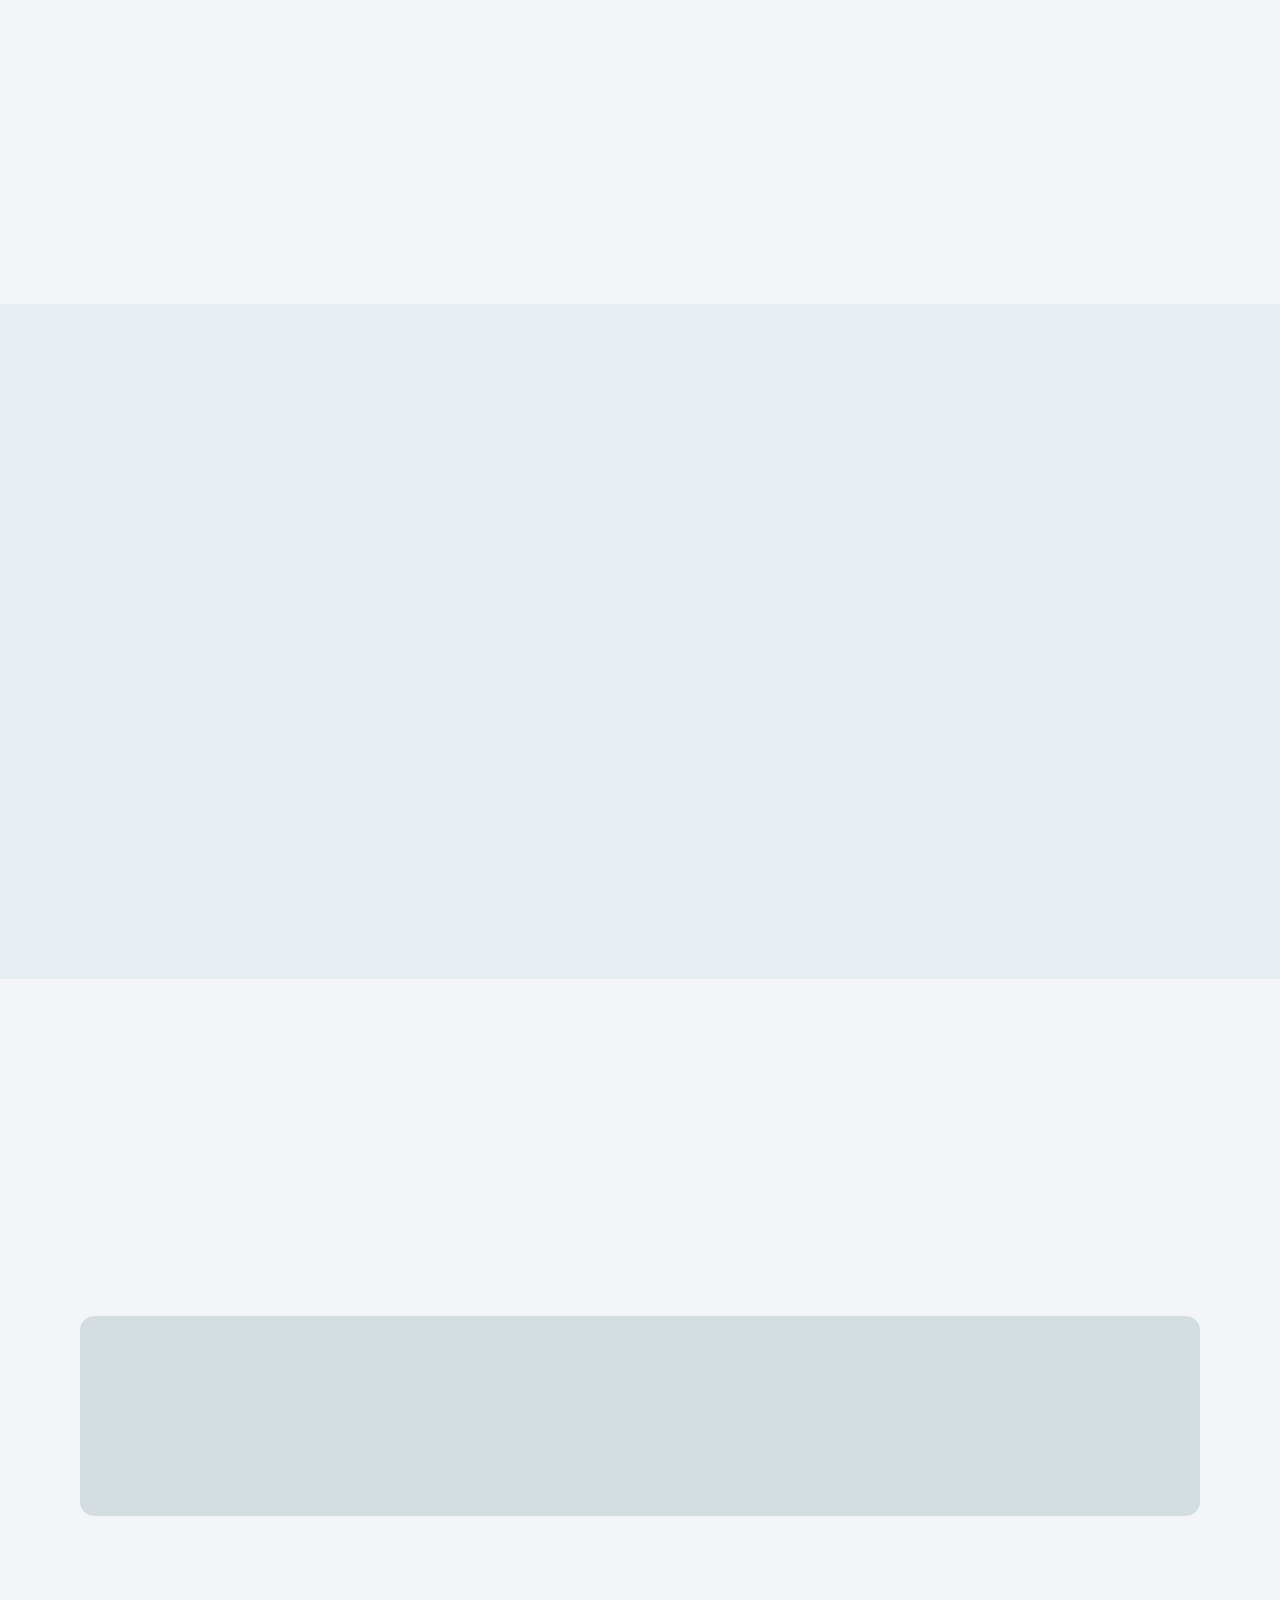
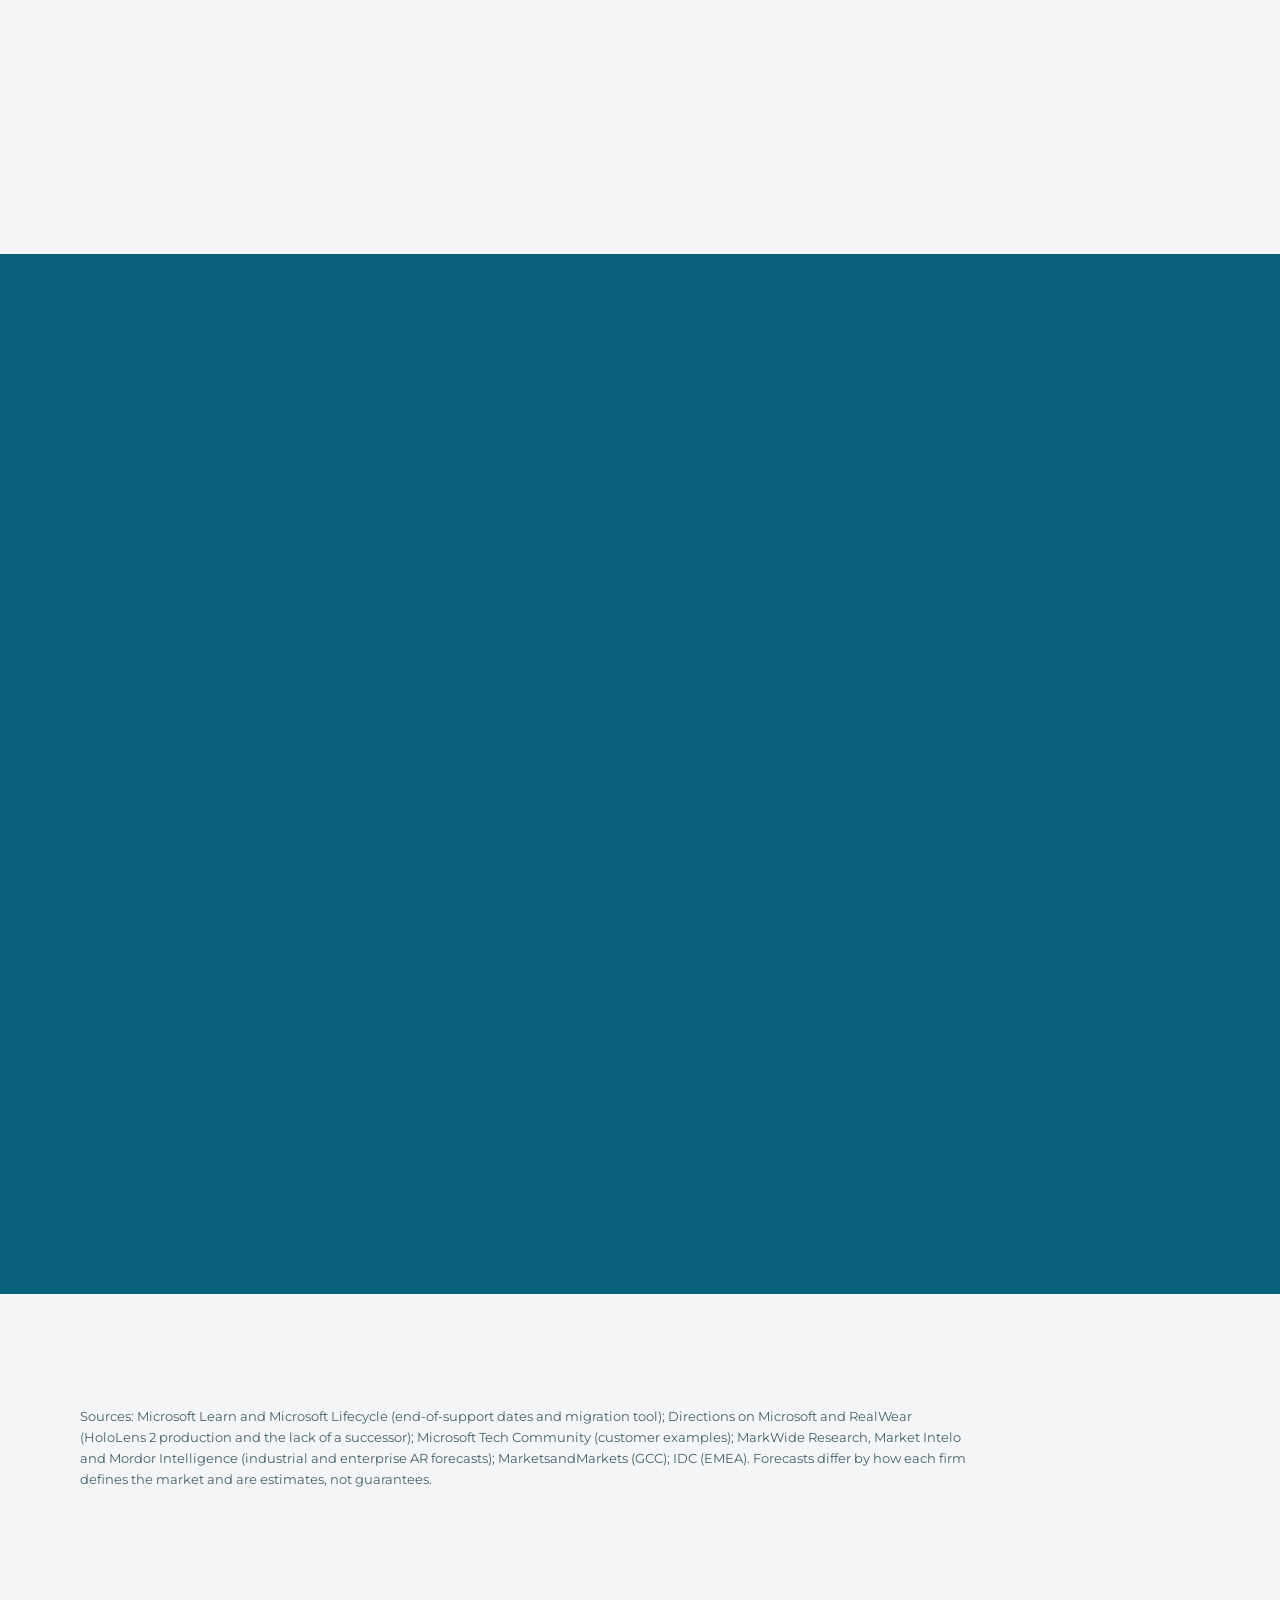
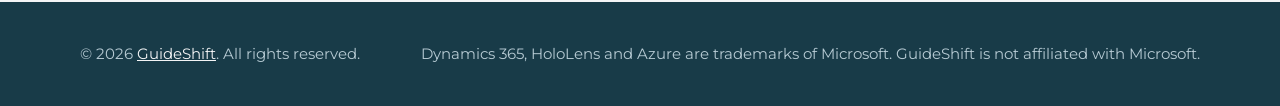
==== commit 2a6a3804: "Cloud only, GuideShift branding, new pricing and contact" ====
--- a/partners.html
+++ b/partners.html
@@ -3,9 +3,8 @@
 <head>
 <meta charset="utf-8">
 <meta name="viewport" content="width=device-width, initial-scale=1">
-<title>Become a Guide Shift Partner | Industrial XR Opportunity | EKSON Technology</title>
-<meta name="description" content="Partner with Guide Shift as Microsoft retires Dynamics 365 Guides on 31 December 2026. See the market growth, the customer base and how to join.">
-<link rel="canonical" href="https://eksontech.com/guide-shift/partners.html">
+<title>Become a GuideShift Partner | Industrial XR Opportunity</title>
+<meta name="description" content="Partner with GuideShift as Microsoft retires Dynamics 365 Guides on 31 December 2026. See the market growth, the customer base and how to join.">
 <meta name="robots" content="index, follow, max-image-preview:large, max-snippet:-1">
 <meta name="theme-color" content="#F4F5F6">
 <meta name="referrer" content="strict-origin-when-cross-origin">
@@ -15,37 +14,34 @@
 <link rel="icon" href="favicon.svg?v=2" type="image/svg+xml">
 
 <meta property="og:type" content="website">
-<meta property="og:site_name" content="Guide Shift by EKSON Technology">
-<meta property="og:title" content="Become a Guide Shift partner">
-<meta property="og:description" content="A hard deadline, a growing market and no Microsoft successor. Partner with Guide Shift.">
-<meta property="og:url" content="https://eksontech.com/guide-shift/partners.html">
-<meta property="og:image" content="https://eksontech.com/guide-shift/assets/hero.jpg">
+<meta property="og:site_name" content="GuideShift">
+<meta property="og:title" content="Become a GuideShift partner">
+<meta property="og:description" content="A hard deadline, a growing market and no Microsoft successor. Partner with GuideShift.">
 <meta property="og:image:width" content="1140">
 <meta property="og:image:height" content="619">
 <meta property="og:image:alt" content="A technician wearing a headset follows a step-by-step instruction shown beside a pump, anchored by a printed QR code">
 <meta property="og:locale" content="en_US">
 <meta name="twitter:card" content="summary_large_image">
-<meta name="twitter:title" content="Become a Guide Shift partner">
-<meta name="twitter:description" content="A hard deadline, a growing market and no Microsoft successor. Partner with Guide Shift.">
-<meta name="twitter:image" content="https://eksontech.com/guide-shift/assets/hero.jpg">
+<meta name="twitter:title" content="Become a GuideShift partner">
+<meta name="twitter:description" content="A hard deadline, a growing market and no Microsoft successor. Partner with GuideShift.">
 
 <link rel="preload" href="assets/fonts/rubik-latin-600-normal.woff2" as="font" type="font/woff2" crossorigin>
 <link rel="preload" href="assets/fonts/dm-sans-latin-400-normal.woff2" as="font" type="font/woff2" crossorigin>
 <link rel="preload" href="assets/hero.webp" as="image" type="image/webp" fetchpriority="high">
-<link rel="stylesheet" href="assets/css/style.css?v=14">
-<link rel="stylesheet" href="assets/css/sections.css?v=14">
+<link rel="stylesheet" href="assets/css/style.css?v=15">
+<link rel="stylesheet" href="assets/css/sections.css?v=15">
 
 </head>
 <body>
 <a class="skip-link" href="#main">Skip to content</a>
 <header class="site-header">
   <div class="wrap">
-    <a class="brand" href="index.html" aria-label="Guide Shift home"><svg class="brand-mark" viewBox="0 0 120 84" width="46" height="32" aria-hidden="true" focusable="false"><rect class="pad" x="14" y="29" width="10" height="28" rx="4.5" fill="#183B48"/>
+    <a class="brand" href="index.html" aria-label="GuideShift home"><svg class="brand-mark" viewBox="0 0 120 84" width="46" height="32" aria-hidden="true" focusable="false"><rect class="pad" x="14" y="29" width="10" height="28" rx="4.5" fill="#183B48"/>
 <rect class="pad" x="96" y="29" width="10" height="28" rx="4.5" fill="#183B48"/>
 <path d="M29 31C29 21 37 16.5 47 15.5h26C83 16.5 91 21 91 31v21c0 14-10 19-19 15-6-2.5-8-9.5-12-9.5S54 64.500 48 67c-9 4-19-1-19-15z" fill="#183B48"/>
 <path d="M37 26.500C50 22.500 70 22.500 83 26.500" fill="none" stroke="#F4F5F6" stroke-width="2.600" stroke-linecap="round" opacity=".55"/>
 <polyline class="chev c1" points="66,34 74.500,42.500 66,51" fill="none" stroke="#2596C0" stroke-width="5.500" stroke-linecap="round" stroke-linejoin="round"/>
-<polyline class="chev c2" points="77,34 85.500,42.500 77,51" fill="none" stroke="#31B0D7" stroke-width="5.500" stroke-linecap="round" stroke-linejoin="round"/></svg><span class="brand-text"><b>Guide <i>Shift</i></b><small>by EKSON Technology</small></span></a>
+<polyline class="chev c2" points="77,34 85.500,42.500 77,51" fill="none" stroke="#31B0D7" stroke-width="5.500" stroke-linecap="round" stroke-linejoin="round"/></svg><span class="brand-text"><b>Guide<i>Shift</i></b></span></a>
     <nav class="nav" aria-label="Main navigation">
       <a href="index.html">Home</a>
       <a href="#opportunity">Opportunity</a>
@@ -62,7 +58,7 @@
     <div class="wrap">
       <div class="hero-copy">
         <p class="deadline">D365 Guides support ends 31 Dec 2026 <strong id="days-left">Act now</strong></p>
-        <h1 id="hero-title">Partner with Guide Shift</h1>
+        <h1 id="hero-title">Partner with GuideShift</h1>
         <p class="lead">Industrial mixed reality is going through a forced replacement cycle. Be the partner your customers call when they need to move.</p>
         <div class="hero-actions">
           <a class="btn btn-primary" href="#apply">Become a partner</a>
@@ -165,8 +161,8 @@
       </div>
       <div class="features three">
         <div class="feature"><span class="num">A</span><h3>Refer</h3><p>Introduce customers who are leaving Dynamics 365 Guides and let our team lead the migration.</p></div>
-        <div class="feature"><span class="num">B</span><h3>Resell and deliver</h3><p>Sell Guide Shift licences and own the rollout, with our engineers behind you.</p></div>
-        <div class="feature"><span class="num">C</span><h3>Build with us</h3><p>Combine Guide Shift with your own integration, 3D content or VR training work.</p></div>
+        <div class="feature"><span class="num">B</span><h3>Resell and deliver</h3><p>Sell GuideShift licences and own the rollout, with our engineers behind you.</p></div>
+        <div class="feature"><span class="num">C</span><h3>Build with us</h3><p>Combine GuideShift with your own integration, 3D content or VR training work.</p></div>
       </div>
       <ol class="steps steps-row">
         <li><div><h3>Apply</h3><p>Tell us about your company, region and customers.</p></div></li>
@@ -180,14 +176,14 @@
     <div class="wrap">
       <div class="stack">
         <p class="eyebrow">Join us</p>
-        <h2 id="apply-title">Become a Guide Shift partner</h2>
+        <h2 id="apply-title">Become a GuideShift partner</h2>
         <ul class="checks">
           <li>Open to resellers, integrators, consultancies and XR providers</li>
           <li>Free import of your customers' existing guides</li>
           <li>Support from our engineering and 3D team</li>
         </ul>
       </div>
-      <form id="demo-form" novalidate autocomplete="on" data-endpoint="https://api.web3forms.com/submit" data-access-key="2da8afee-6686-4442-be5d-e2a029791b66" data-subject="Guide Shift partner application">
+      <form id="demo-form" novalidate autocomplete="on" data-endpoint="https://api.web3forms.com/submit" data-access-key="2da8afee-6686-4442-be5d-e2a029791b66" data-subject="GuideShift partner application">
         <h3>Partner application</h3>
         <p class="form-intro">Tell us about your business and we will contact you about the next steps.</p>
         <div class="form-row">
@@ -220,7 +216,7 @@
         <div class="hp" aria-hidden="true"><label>Leave this field empty<input name="website" tabindex="-1" autocomplete="off"></label></div>
         <button class="btn btn-primary" type="submit">Apply to partner</button>
         <p class="form-msg" id="form-msg" role="status" hidden></p>
-        <p class="form-note">We will reply to the email address you provide. You can also write to us at <a href="mailto:info@eksontech.com">info@eksontech.com</a>.</p>
+        <p class="form-note">We will reply to the email address you provide. You can also write to us at <a href="mailto:CS@ucg.ae">CS@ucg.ae</a>.</p>
       </form>
     </div>
   </section>
@@ -234,11 +230,11 @@
 
 <footer>
   <div class="wrap">
-    <span><a href="index.html">Guide Shift</a> is a product of <a href="https://eksontech.com" rel="noopener">EKSON Technology</a>.</span>
-    <span>Dynamics 365, HoloLens and Azure are trademarks of Microsoft. Guide Shift is not affiliated with Microsoft.</span>
+    <span>&copy; 2026 <a href="index.html">GuideShift</a>. All rights reserved.</span>
+    <span>Dynamics 365, HoloLens and Azure are trademarks of Microsoft. GuideShift is not affiliated with Microsoft.</span>
   </div>
 </footer>
 
-<script src="assets/js/main.js?v=14" defer></script>
+<script src="assets/js/main.js?v=15" defer></script>
 </body>
 </html>
--- a/assets/css/sections.css
+++ b/assets/css/sections.css
@@ -93,3 +93,16 @@
 @media(max-width:900px){.features.three{grid-template-columns:1fr}}
 .steps-row{margin-top:40px}
 .sources{font-size:13px;color:#44606C;max-width:900px;line-height:1.6}
+
+.pricing-grid{display:grid;grid-template-columns:repeat(3,1fr);gap:24px;align-items:stretch}
+@media(max-width:980px){.pricing-grid{grid-template-columns:1fr}}
+.pricing-grid .price-card{display:flex;flex-direction:column;align-items:flex-start;gap:8px}
+.pricing-grid .price-card .checks{margin:10px 0 20px}
+.pricing-grid .price-card .btn{margin-top:auto}
+.price-card:not(.alt) .checks li{color:#E7F6FB}
+.price-card:not(.alt) .checks li::before{background:#31B0D7}
+.price-card:not(.alt) .btn-primary{background:#31B0D7;color:#0F2A35}
+.price-card:not(.alt) .btn-primary:hover{background:#5CC6E6}
+.price-card.alt{background:#fff;color:#183B48;border:1px solid #D3DDE2;box-shadow:none}
+.price-card.alt .price-label,.price-card.alt .cur{color:#0B627D}
+.price-card.alt .checks li{color:#44606C}
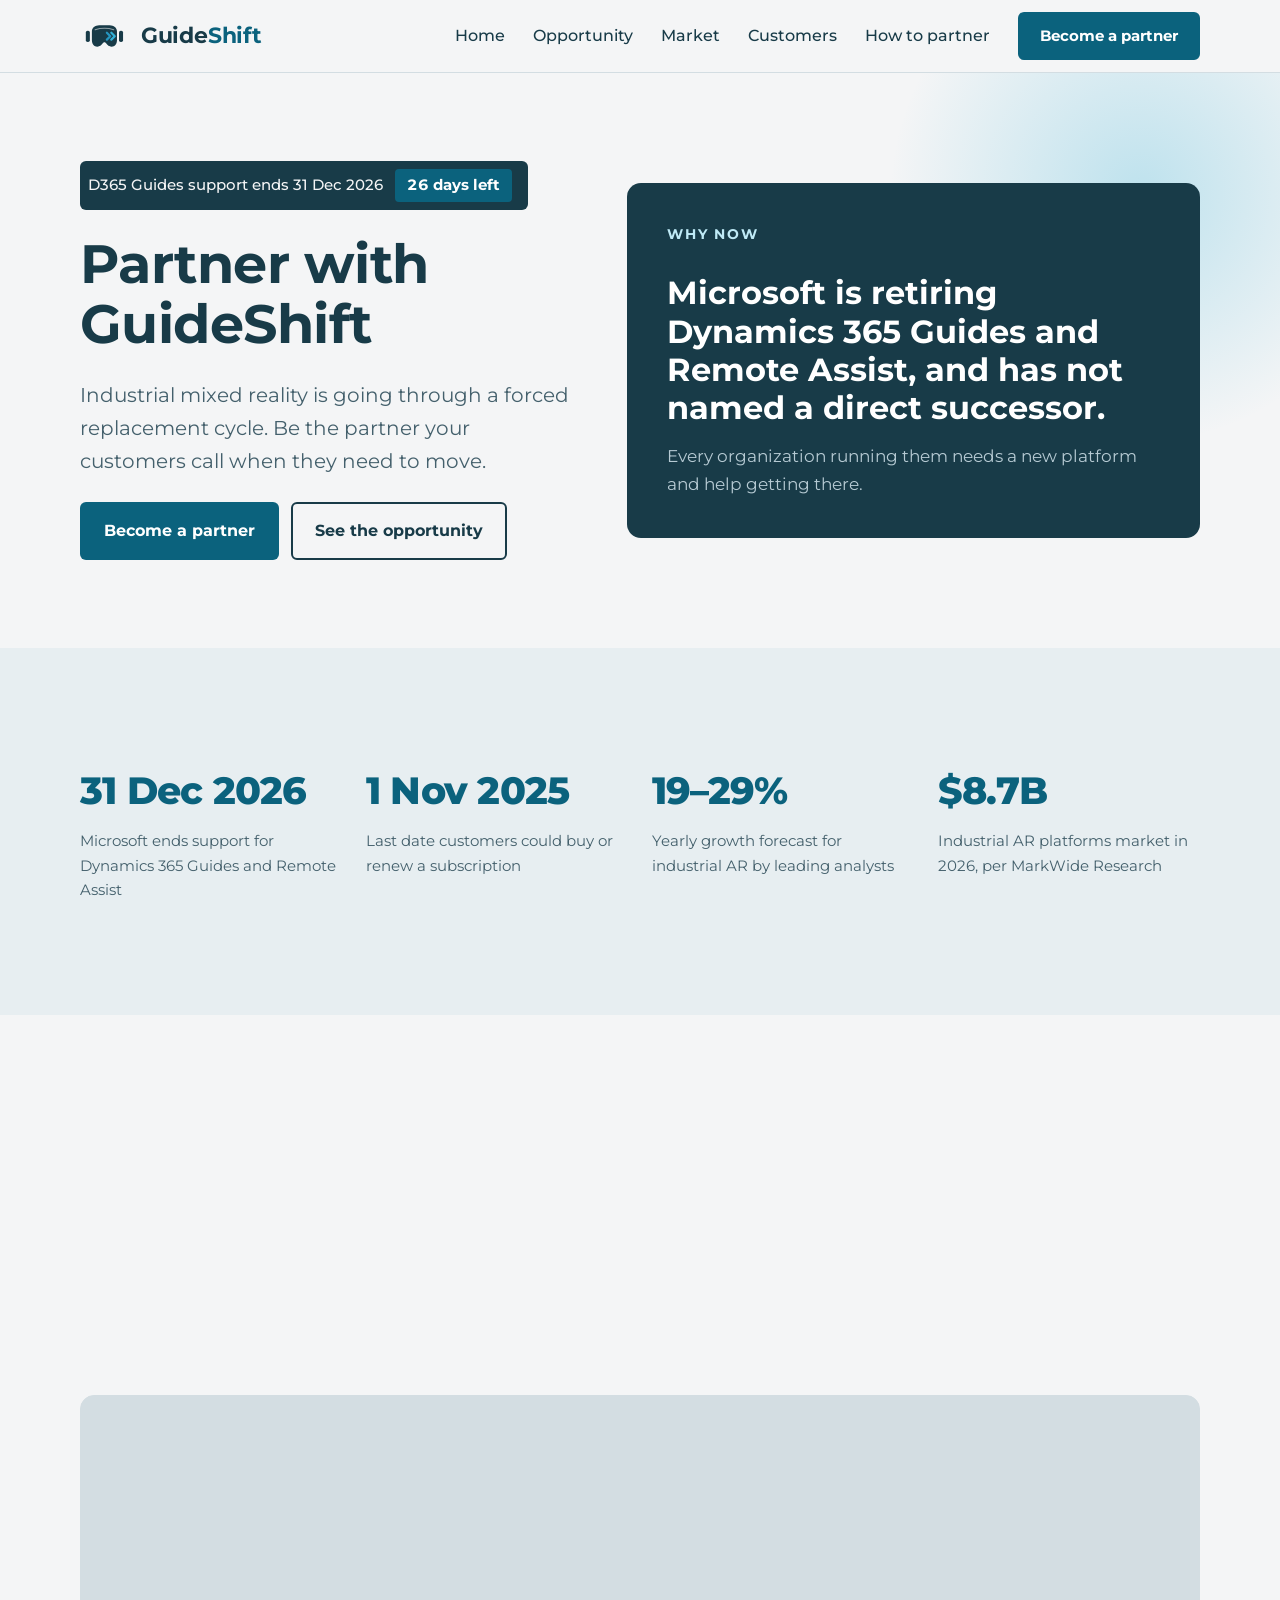
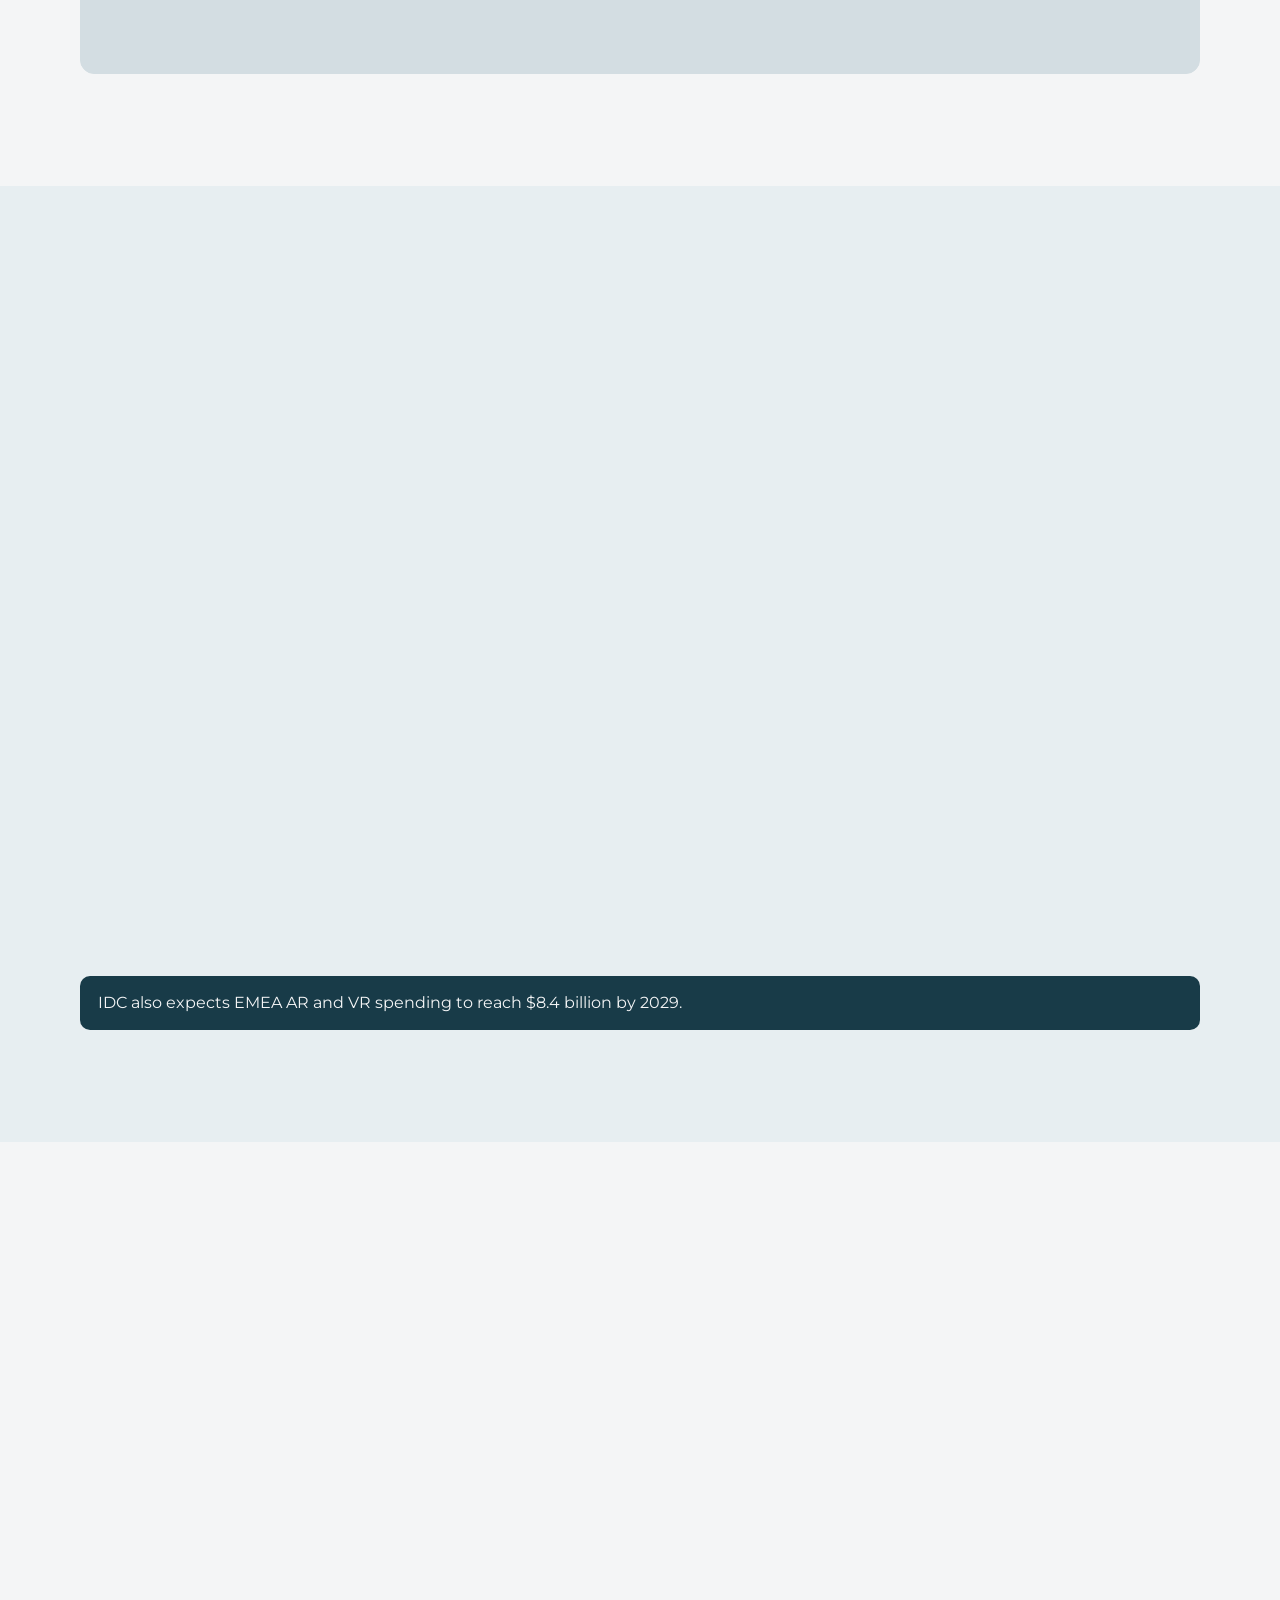
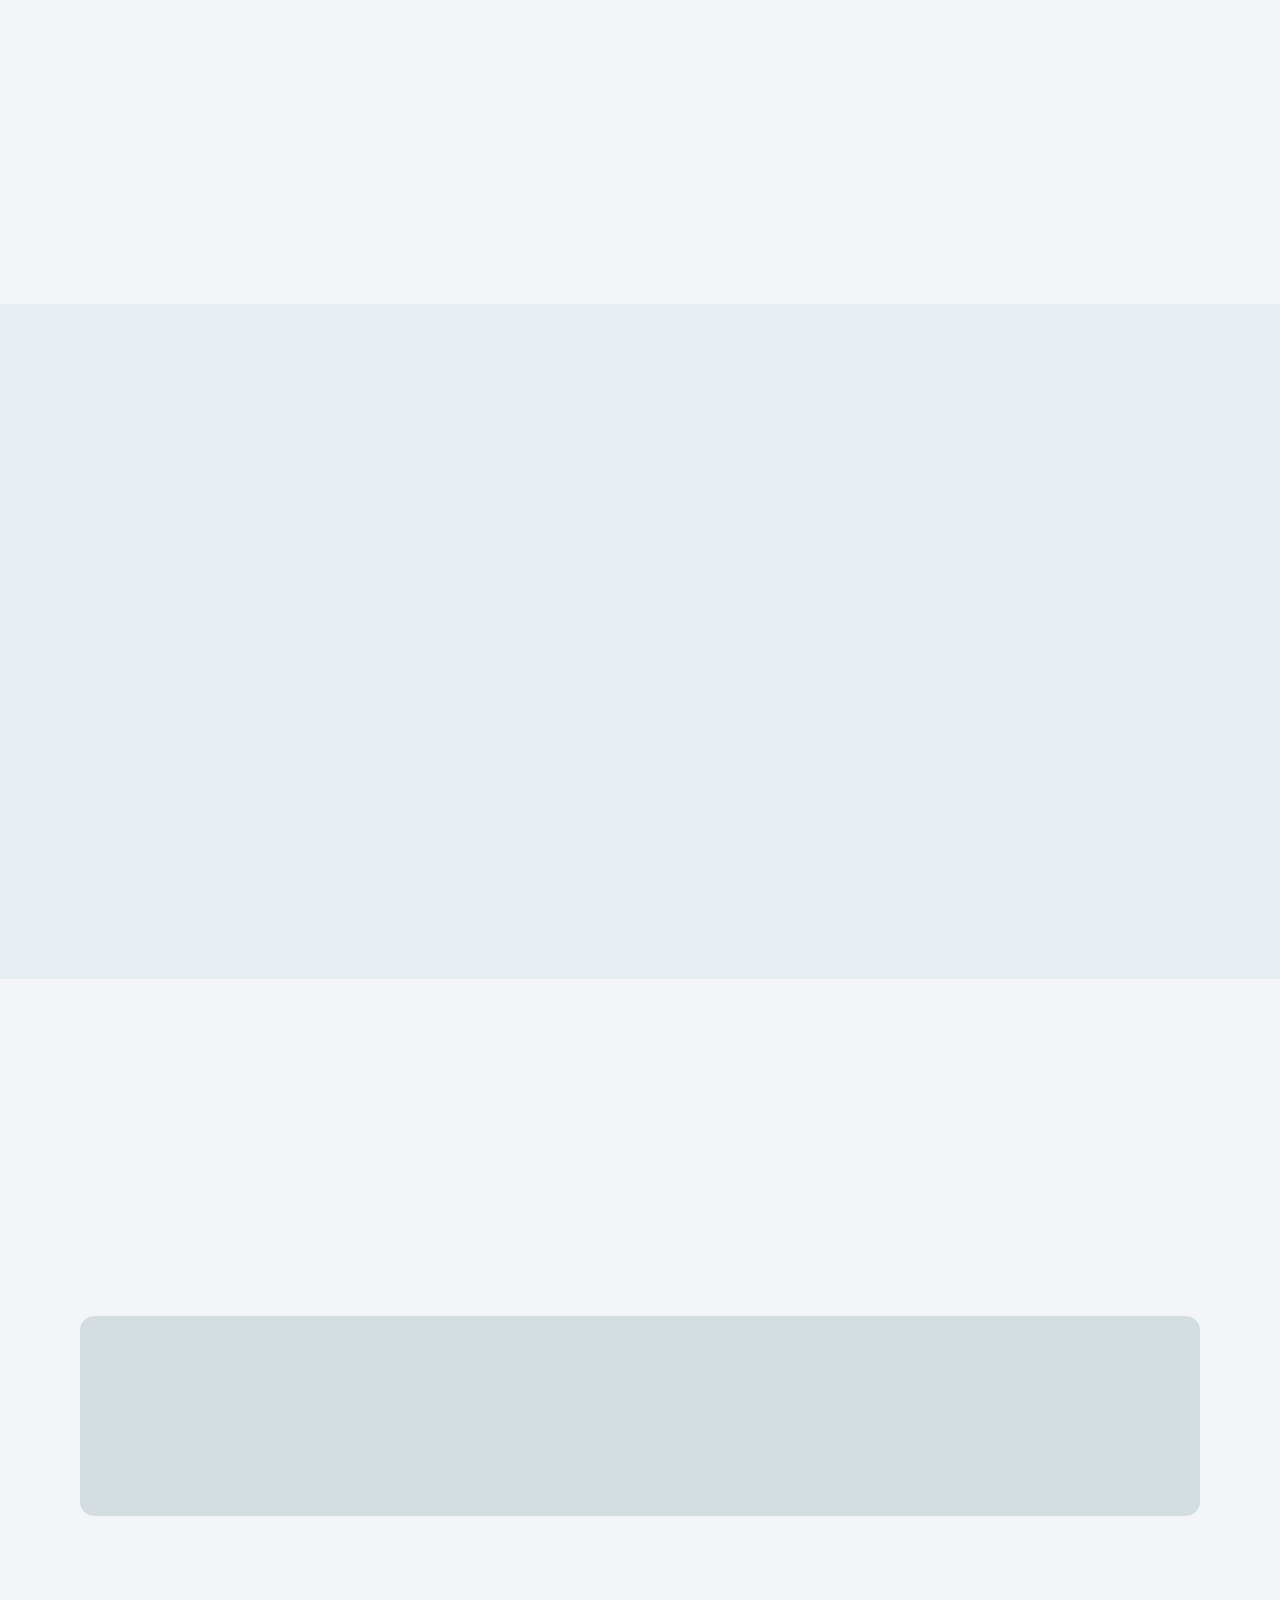
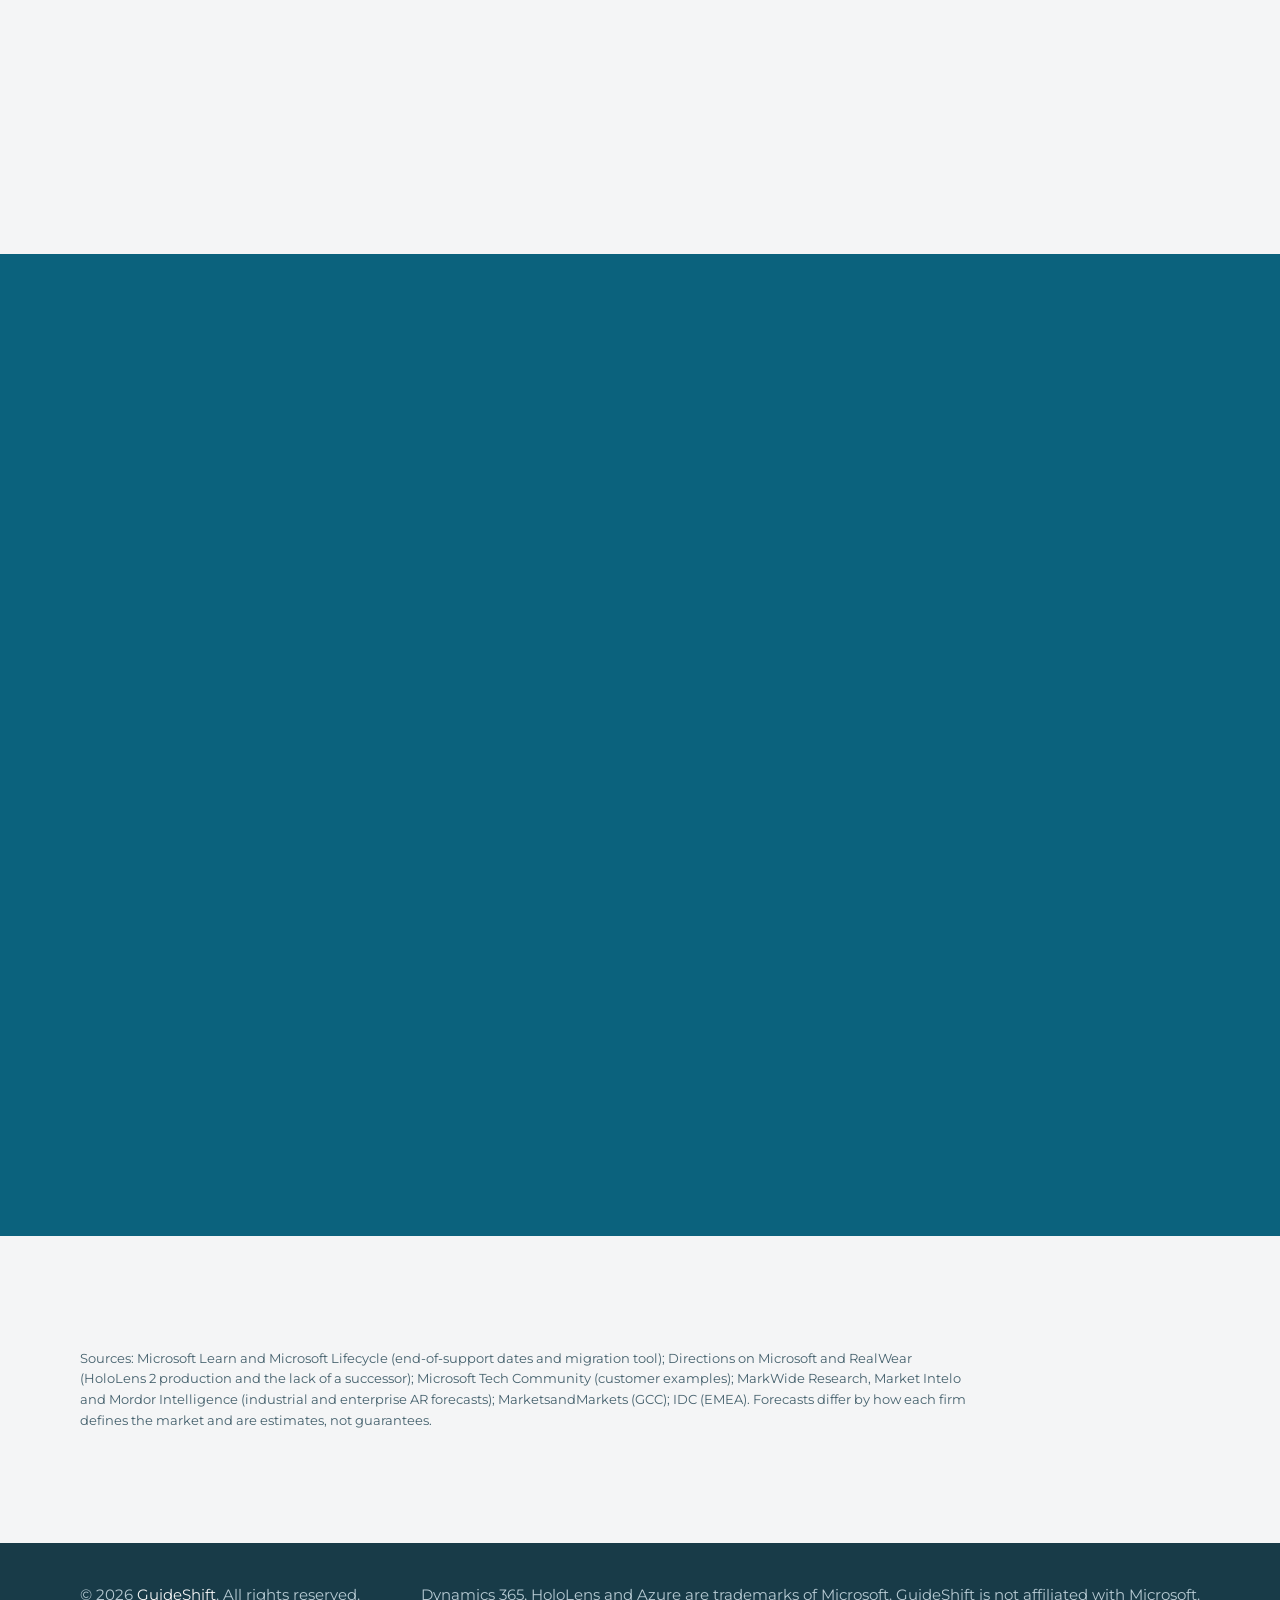
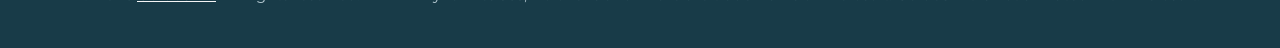
==== commit c080be2b: "Cloud only, GuideShift branding, new pricing and contact" ====
--- a/partners.html
+++ b/partners.html
@@ -28,8 +28,8 @@
 <link rel="preload" href="assets/fonts/rubik-latin-600-normal.woff2" as="font" type="font/woff2" crossorigin>
 <link rel="preload" href="assets/fonts/dm-sans-latin-400-normal.woff2" as="font" type="font/woff2" crossorigin>
 <link rel="preload" href="assets/hero.webp" as="image" type="image/webp" fetchpriority="high">
-<link rel="stylesheet" href="assets/css/style.css?v=15">
-<link rel="stylesheet" href="assets/css/sections.css?v=15">
+<link rel="stylesheet" href="assets/css/style.css?v=16">
+<link rel="stylesheet" href="assets/css/sections.css?v=16">
 
 </head>
 <body>
@@ -216,7 +216,6 @@
         <div class="hp" aria-hidden="true"><label>Leave this field empty<input name="website" tabindex="-1" autocomplete="off"></label></div>
         <button class="btn btn-primary" type="submit">Apply to partner</button>
         <p class="form-msg" id="form-msg" role="status" hidden></p>
-        <p class="form-note">We will reply to the email address you provide. You can also write to us at <a href="mailto:CS@ucg.ae">CS@ucg.ae</a>.</p>
       </form>
     </div>
   </section>
@@ -235,6 +234,6 @@
   </div>
 </footer>
 
-<script src="assets/js/main.js?v=15" defer></script>
+<script src="assets/js/main.js?v=16" defer></script>
 </body>
 </html>
--- a/assets/css/sections.css
+++ b/assets/css/sections.css
@@ -73,7 +73,7 @@
 .partner-panel{background:#183B48;color:#fff;border-radius:var(--radius);padding:40px;display:grid;gap:14px;align-content:center}
 .partner-panel .eyebrow{color:#BFEAF6}.partner-panel .panel-big{font-size:clamp(24px,3vw,32px);font-weight:700;line-height:1.2}
 .partner-panel p:last-child{color:#B6CAD3}
-.note a{color:#0B627D;font-weight:600}
+.note a{color:#31B0D7;font-weight:600;text-decoration:underline}
 
 .stats{display:grid;grid-template-columns:repeat(4,1fr);gap:24px}
 .stat{display:grid;gap:6px;align-content:start}
@@ -106,3 +106,21 @@
 .price-card.alt{background:#fff;color:#183B48;border:1px solid #D3DDE2;box-shadow:none}
 .price-card.alt .price-label,.price-card.alt .cur{color:#0B627D}
 .price-card.alt .checks li{color:#44606C}
+
+/* Pricing redesign */
+.pricing-grid{gap:28px}
+.pricing-grid .price-card{padding:34px 30px;border-radius:16px;gap:0}
+.price-tag{font-size:12px;font-weight:700;letter-spacing:.12em;text-transform:uppercase;padding:5px 10px;border-radius:4px;background:rgba(49,176,215,.2);color:#BFEAF6;margin-bottom:18px}
+.price-card.alt .price-tag{background:#E7EEF1;color:#0B627D}
+.pricing-grid .price-label{font-size:26px;font-weight:700;letter-spacing:0;text-transform:none;color:#fff}
+.price-card.alt .price-label{color:#183B48}
+.price-desc{font-size:15px;line-height:1.5;color:#B6CAD3;margin:6px 0 22px}
+.price-card.alt .price-desc{color:#44606C}
+.pricing-grid .price{font-size:clamp(52px,5vw,64px);line-height:1;margin:0;display:flex;align-items:baseline}
+.price .per{font-size:15px;font-weight:600;letter-spacing:0;margin-left:10px;color:#B6CAD3}
+.price-card.alt .per{color:#44606C}
+.pricing-grid .checks{margin:26px 0 28px;padding-top:24px;border-top:1px solid rgba(255,255,255,.2);width:100%}
+.price-card.alt .checks{border-top-color:#D3DDE2}
+.pricing-grid .btn{width:100%;text-align:center;justify-content:center}
+.pricing-note{text-align:center;color:#44606C;margin-top:30px;font-size:15px}
+.pricing-note a{color:#0B627D;font-weight:600;text-decoration:underline}
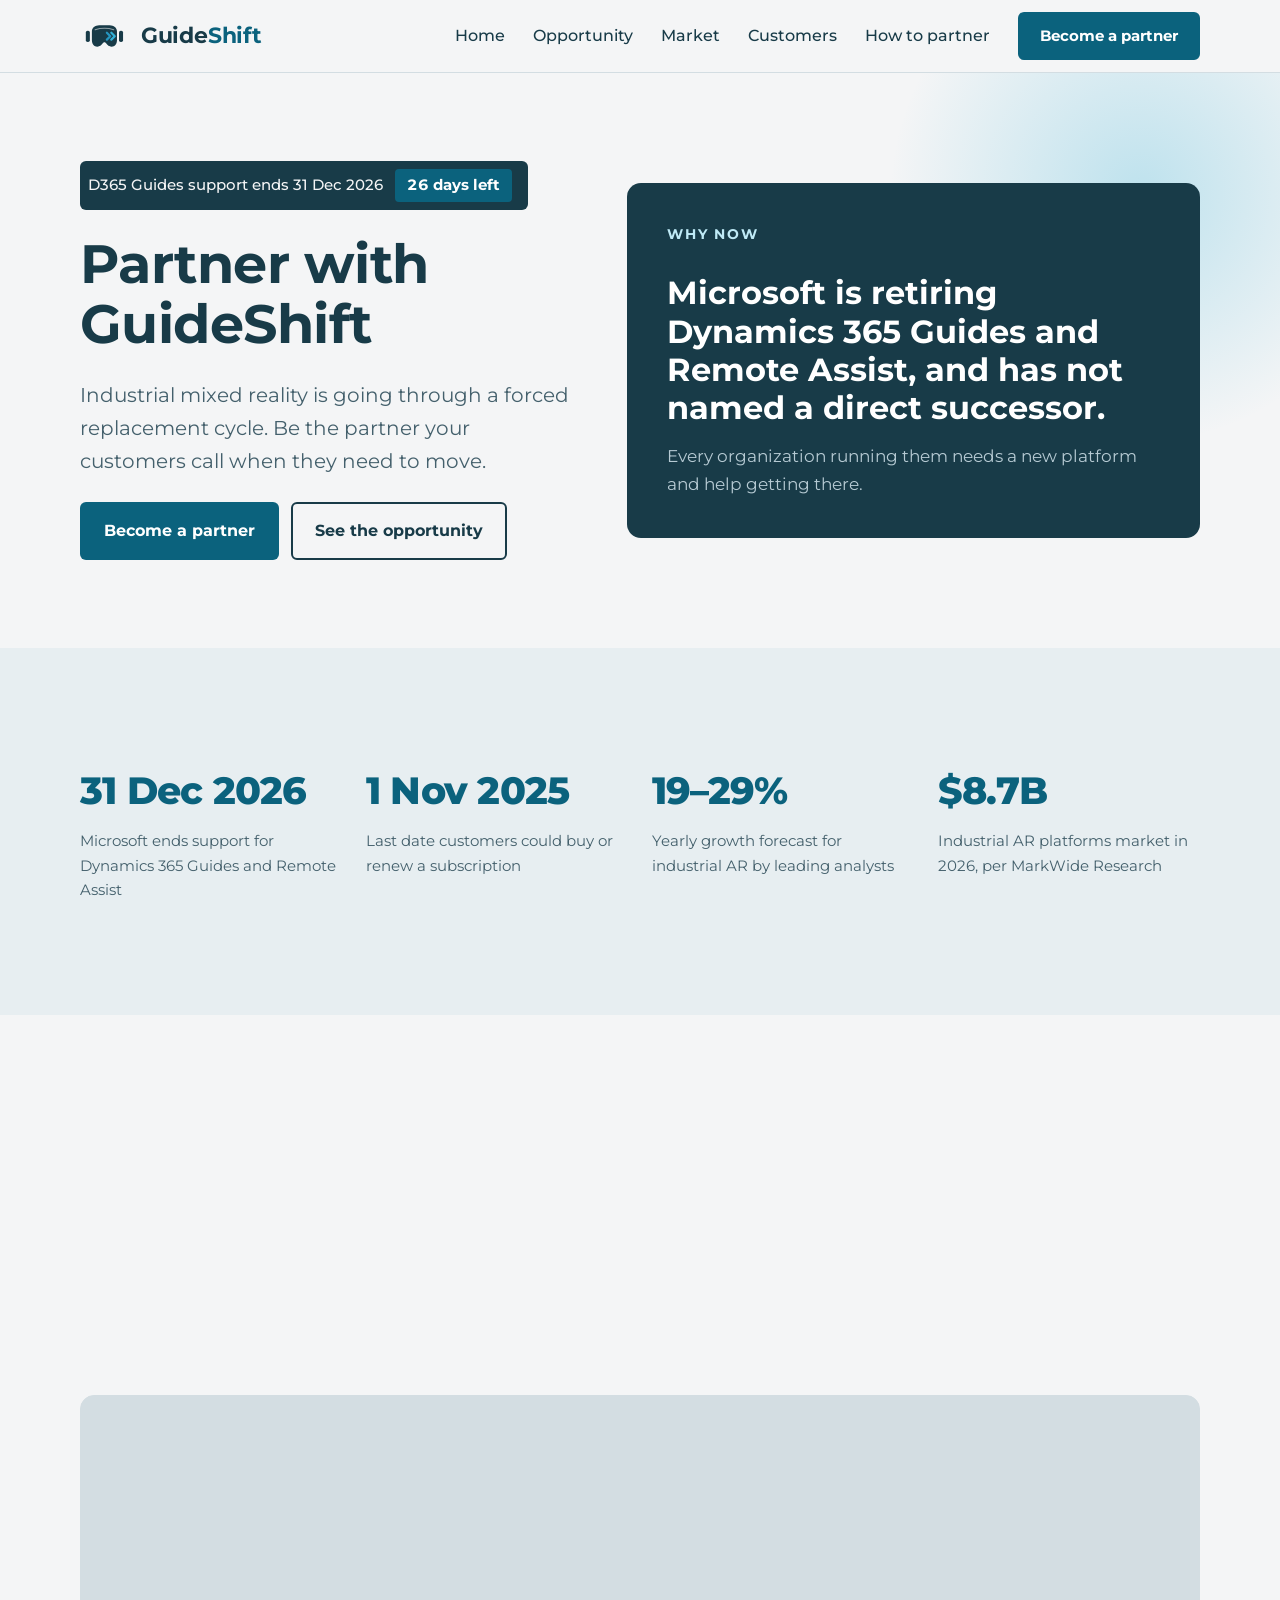
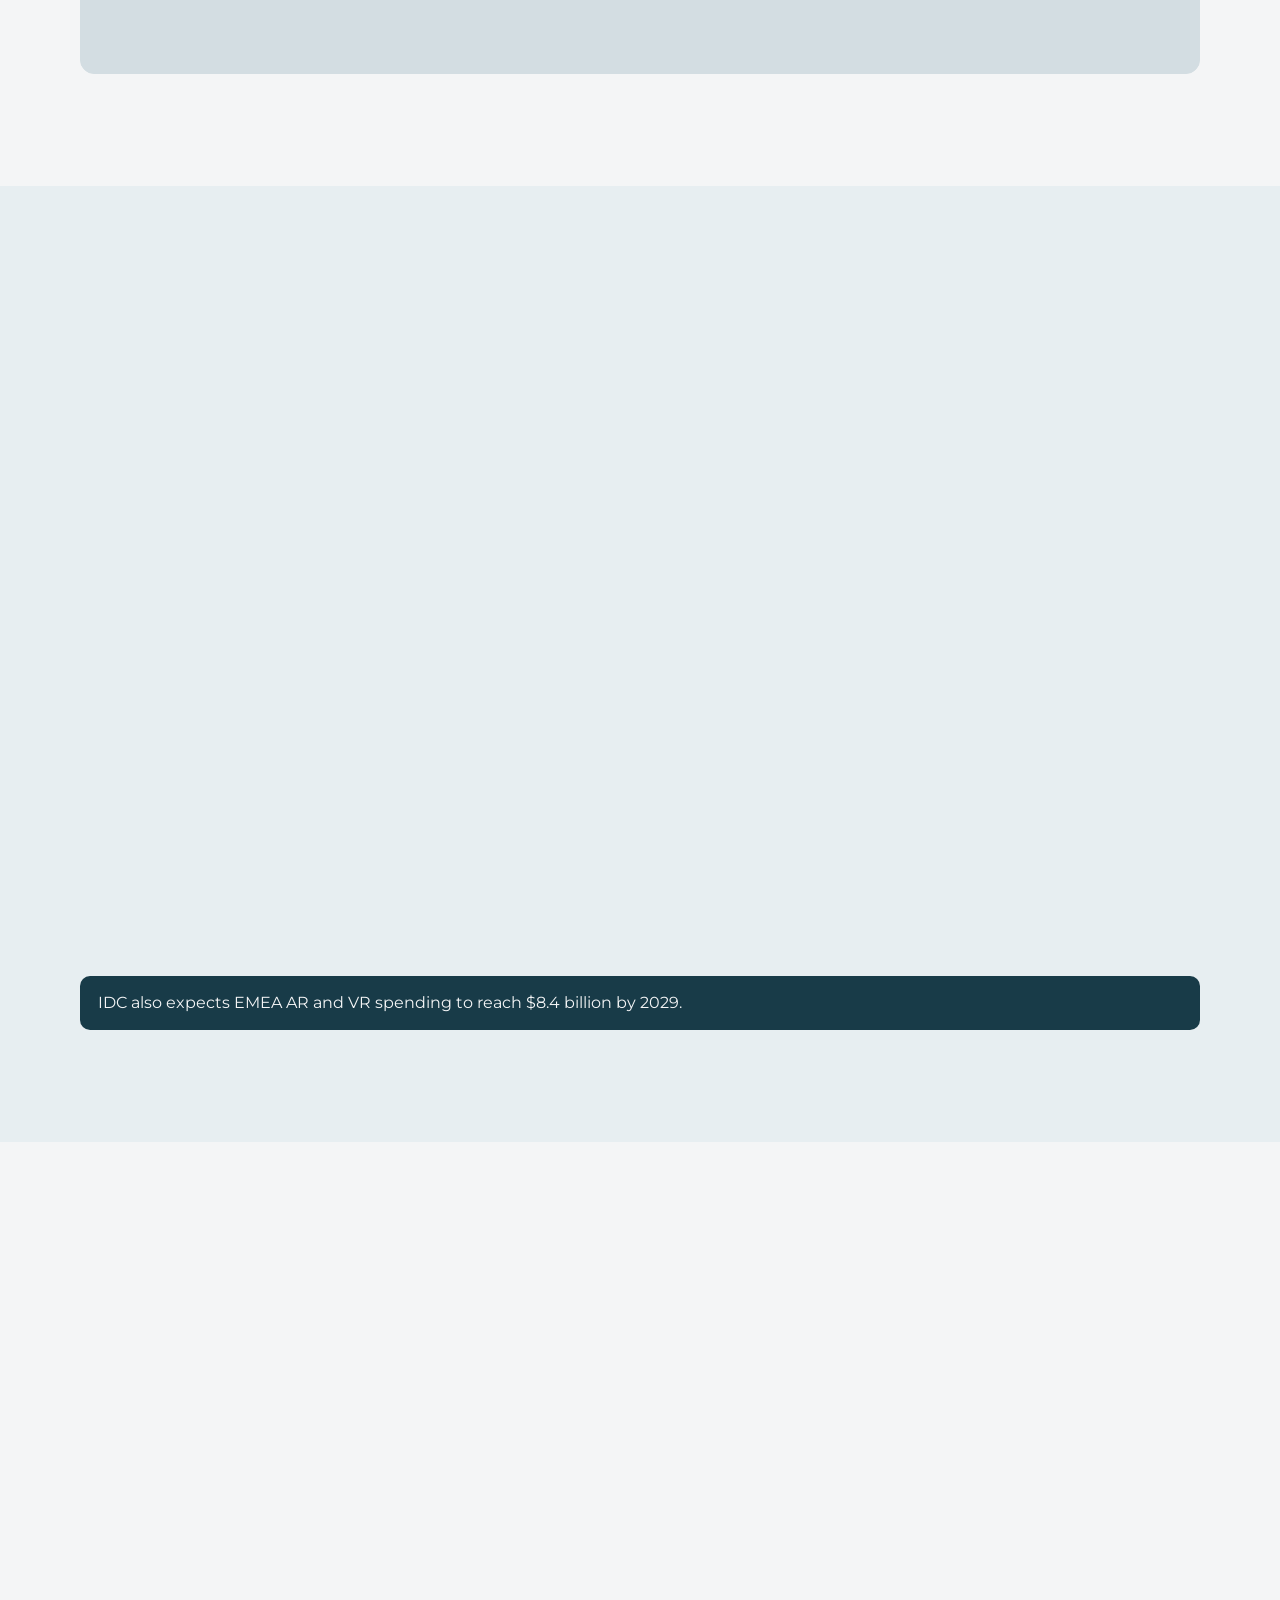
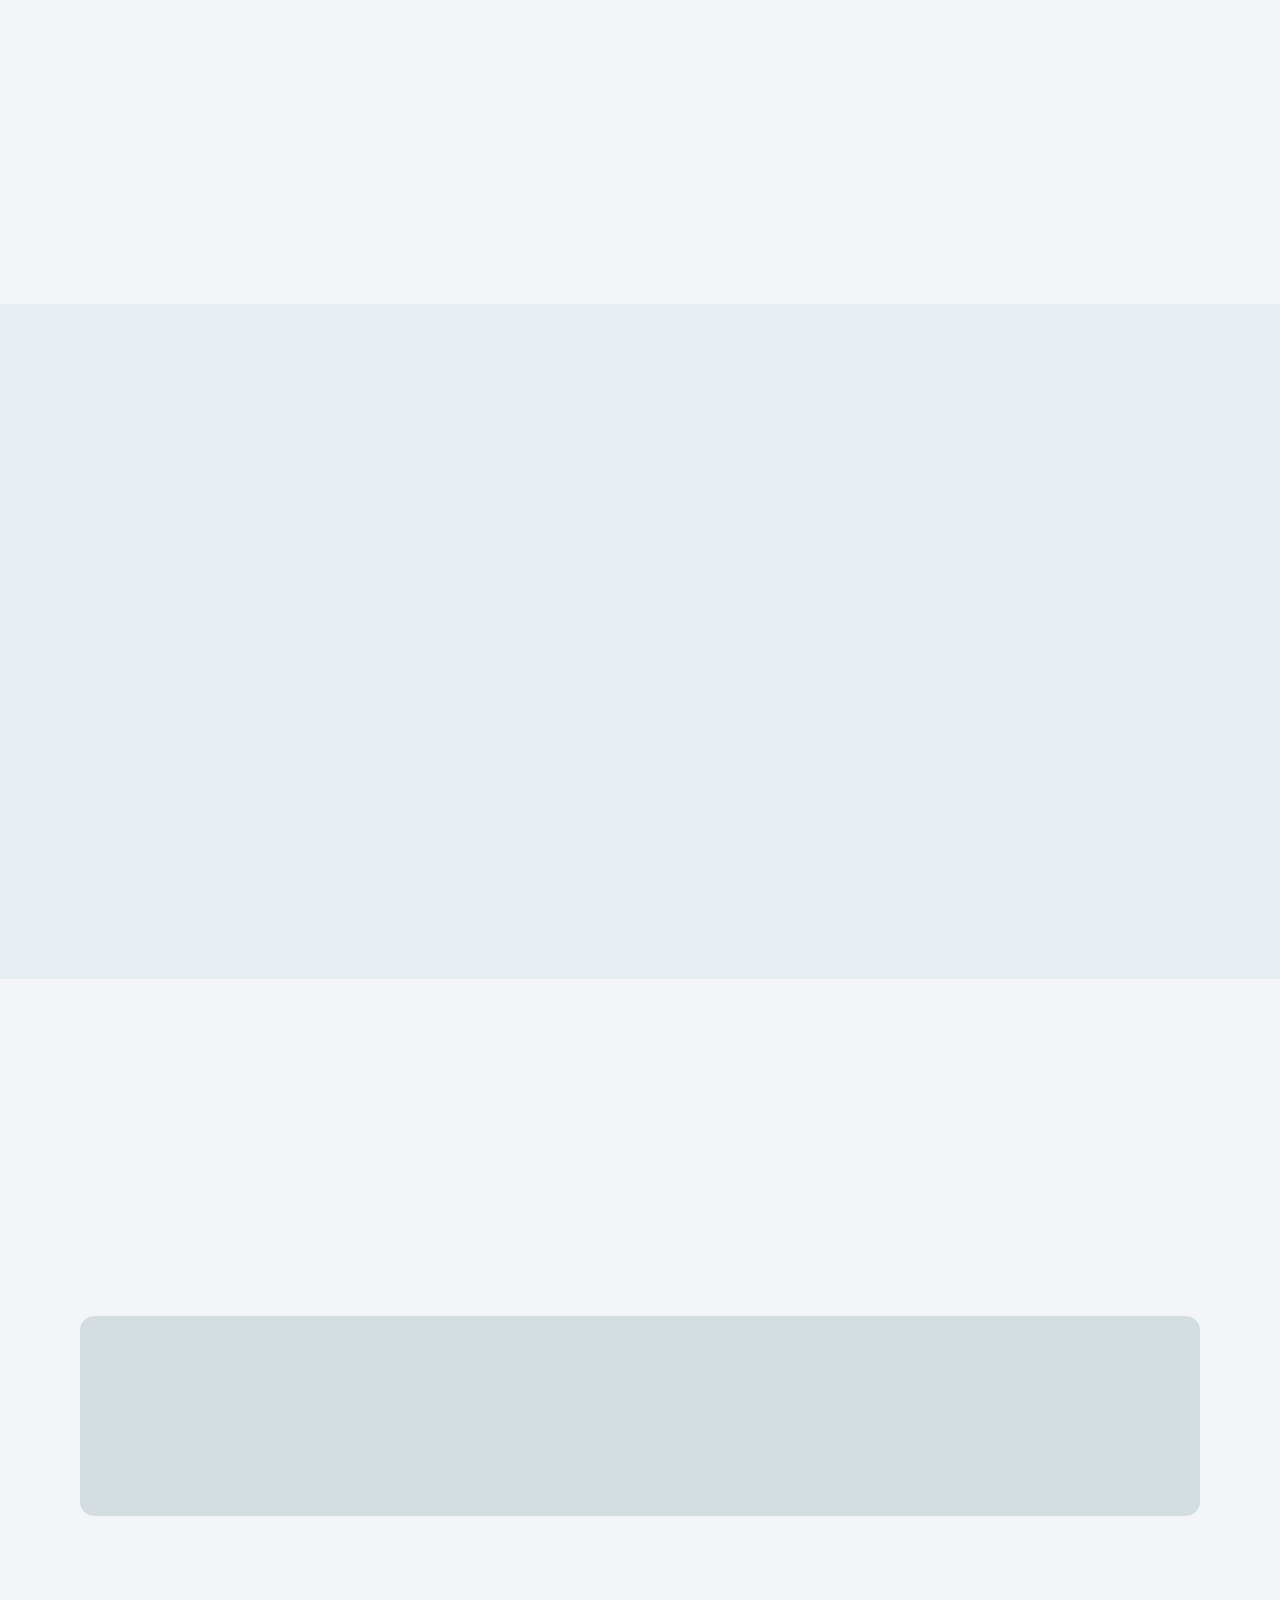
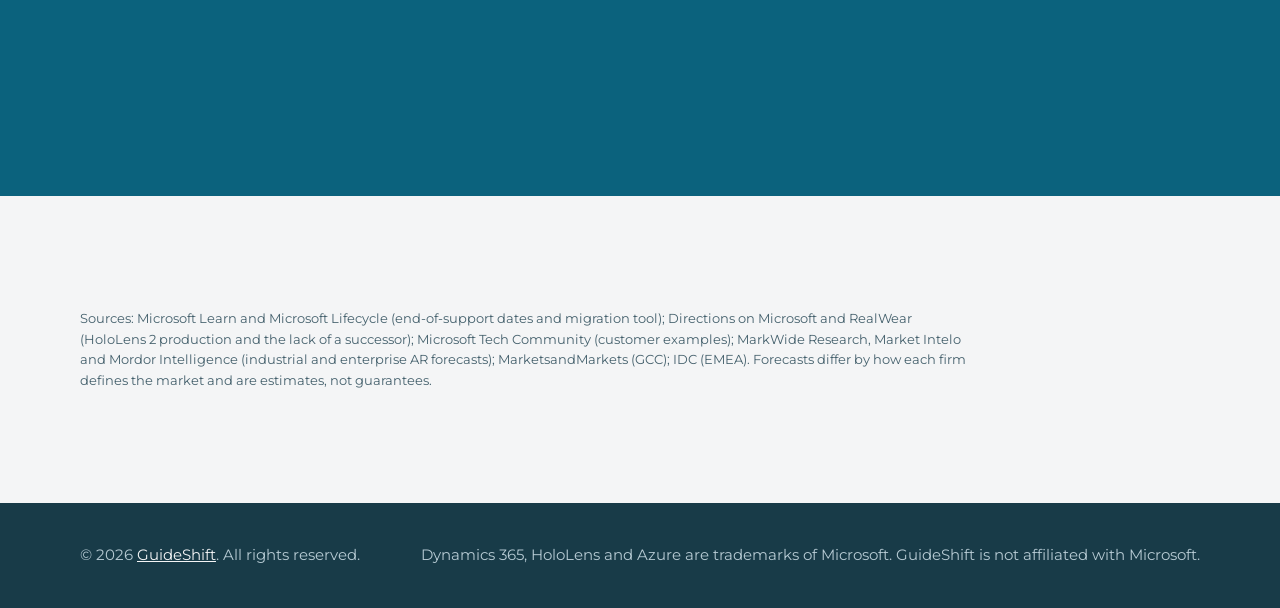
==== commit 6ba13000: "Cloud only, GuideShift branding, new pricing and contact" ====
--- a/partners.html
+++ b/partners.html
@@ -28,8 +28,8 @@
 <link rel="preload" href="assets/fonts/rubik-latin-600-normal.woff2" as="font" type="font/woff2" crossorigin>
 <link rel="preload" href="assets/fonts/dm-sans-latin-400-normal.woff2" as="font" type="font/woff2" crossorigin>
 <link rel="preload" href="assets/hero.webp" as="image" type="image/webp" fetchpriority="high">
-<link rel="stylesheet" href="assets/css/style.css?v=16">
-<link rel="stylesheet" href="assets/css/sections.css?v=16">
+<link rel="stylesheet" href="assets/css/style.css?v=17">
+<link rel="stylesheet" href="assets/css/sections.css?v=17">
 
 </head>
 <body>
@@ -172,6 +172,20 @@
     </div>
   </section>
 
+  <section id="resellers" class="band-sand" aria-labelledby="res-title">
+    <div class="wrap">
+      <div class="section-head">
+        <p class="eyebrow">Our resellers</p>
+        <h2 id="res-title">Join the partners already selling GuideShift</h2>
+      </div>
+      <div class="logo-grid">
+        <a class="logo-card" href="https://ucg.ae" target="_blank" rel="noopener" aria-label="UCG (United Communication Group)"><img src="assets/logos/ucg.svg" alt="UCG, United Communication Group" width="994" height="298" loading="lazy"></a>
+        <a class="logo-card" href="https://ecc.ae" target="_blank" rel="noopener" aria-label="ECC (Eagles Communication Consultancy)"><img src="assets/logos/ecc.png" alt="ECC, Eagles Communication Consultancy" width="720" height="207" loading="lazy"></a>
+        <a class="logo-card" href="https://sniperag.com" target="_blank" rel="noopener" aria-label="Sniper AG"><img src="assets/logos/sniper-ag.svg" alt="Sniper AG" width="222" height="55" loading="lazy"></a>
+      </div>
+    </div>
+  </section>
+
   <section id="apply" aria-labelledby="apply-title" class="cta">
     <div class="wrap">
       <div class="stack">
@@ -234,6 +248,6 @@
   </div>
 </footer>
 
-<script src="assets/js/main.js?v=16" defer></script>
+<script src="assets/js/main.js?v=17" defer></script>
 </body>
 </html>
--- a/assets/css/sections.css
+++ b/assets/css/sections.css
@@ -124,3 +124,9 @@
 .pricing-grid .btn{width:100%;text-align:center;justify-content:center}
 .pricing-note{text-align:center;color:#44606C;margin-top:30px;font-size:15px}
 .pricing-note a{color:#0B627D;font-weight:600;text-decoration:underline}
+
+.logo-grid{display:grid;grid-template-columns:repeat(3,1fr);gap:24px;max-width:960px;margin:0 auto}
+@media(max-width:760px){.logo-grid{grid-template-columns:1fr}}
+.logo-card{display:grid;place-items:center;height:150px;padding:28px;background:#fff;border:1px solid #D3DDE2;border-radius:12px;transition:transform .25s ease,box-shadow .25s ease,border-color .25s ease}
+.logo-card img{max-height:64px;max-width:100%;width:auto;height:auto;object-fit:contain}
+.logo-card:hover{transform:translateY(-4px);box-shadow:0 16px 30px -16px rgba(24,59,72,.35);border-color:#31B0D7}
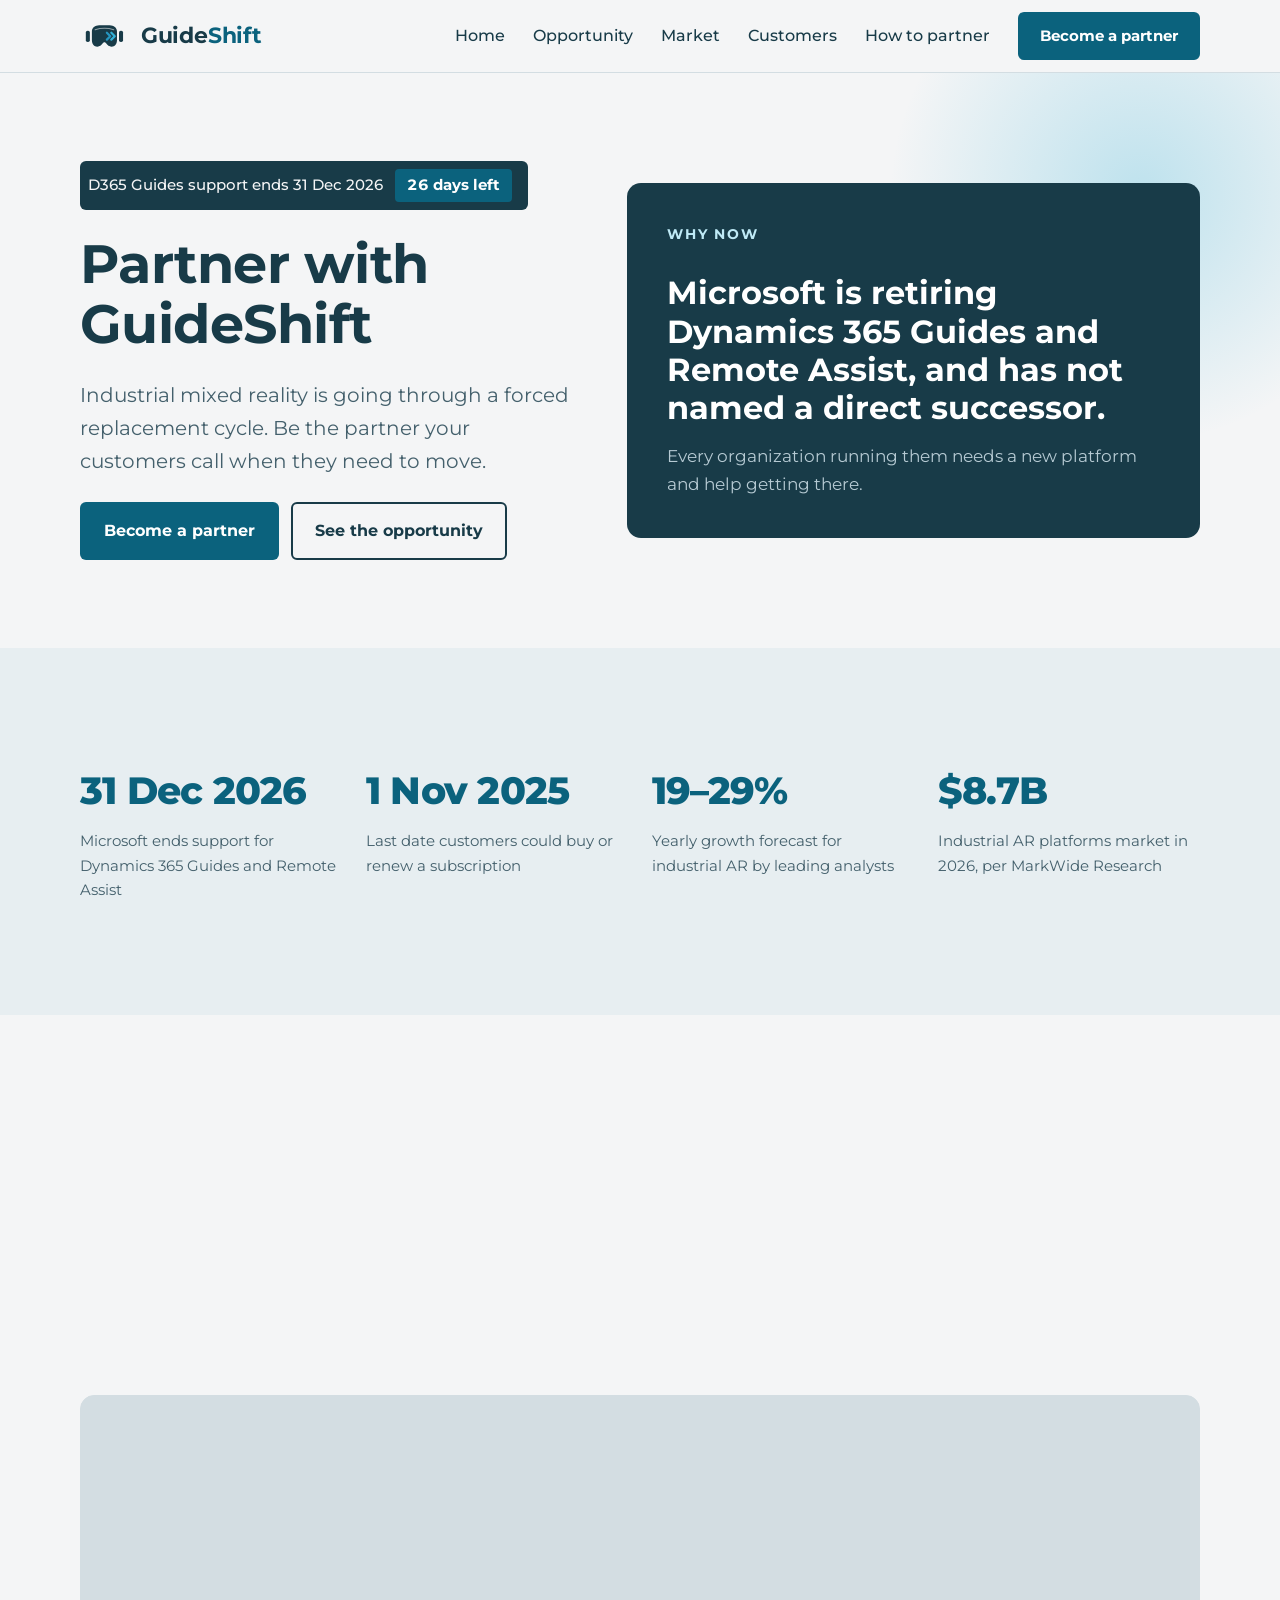
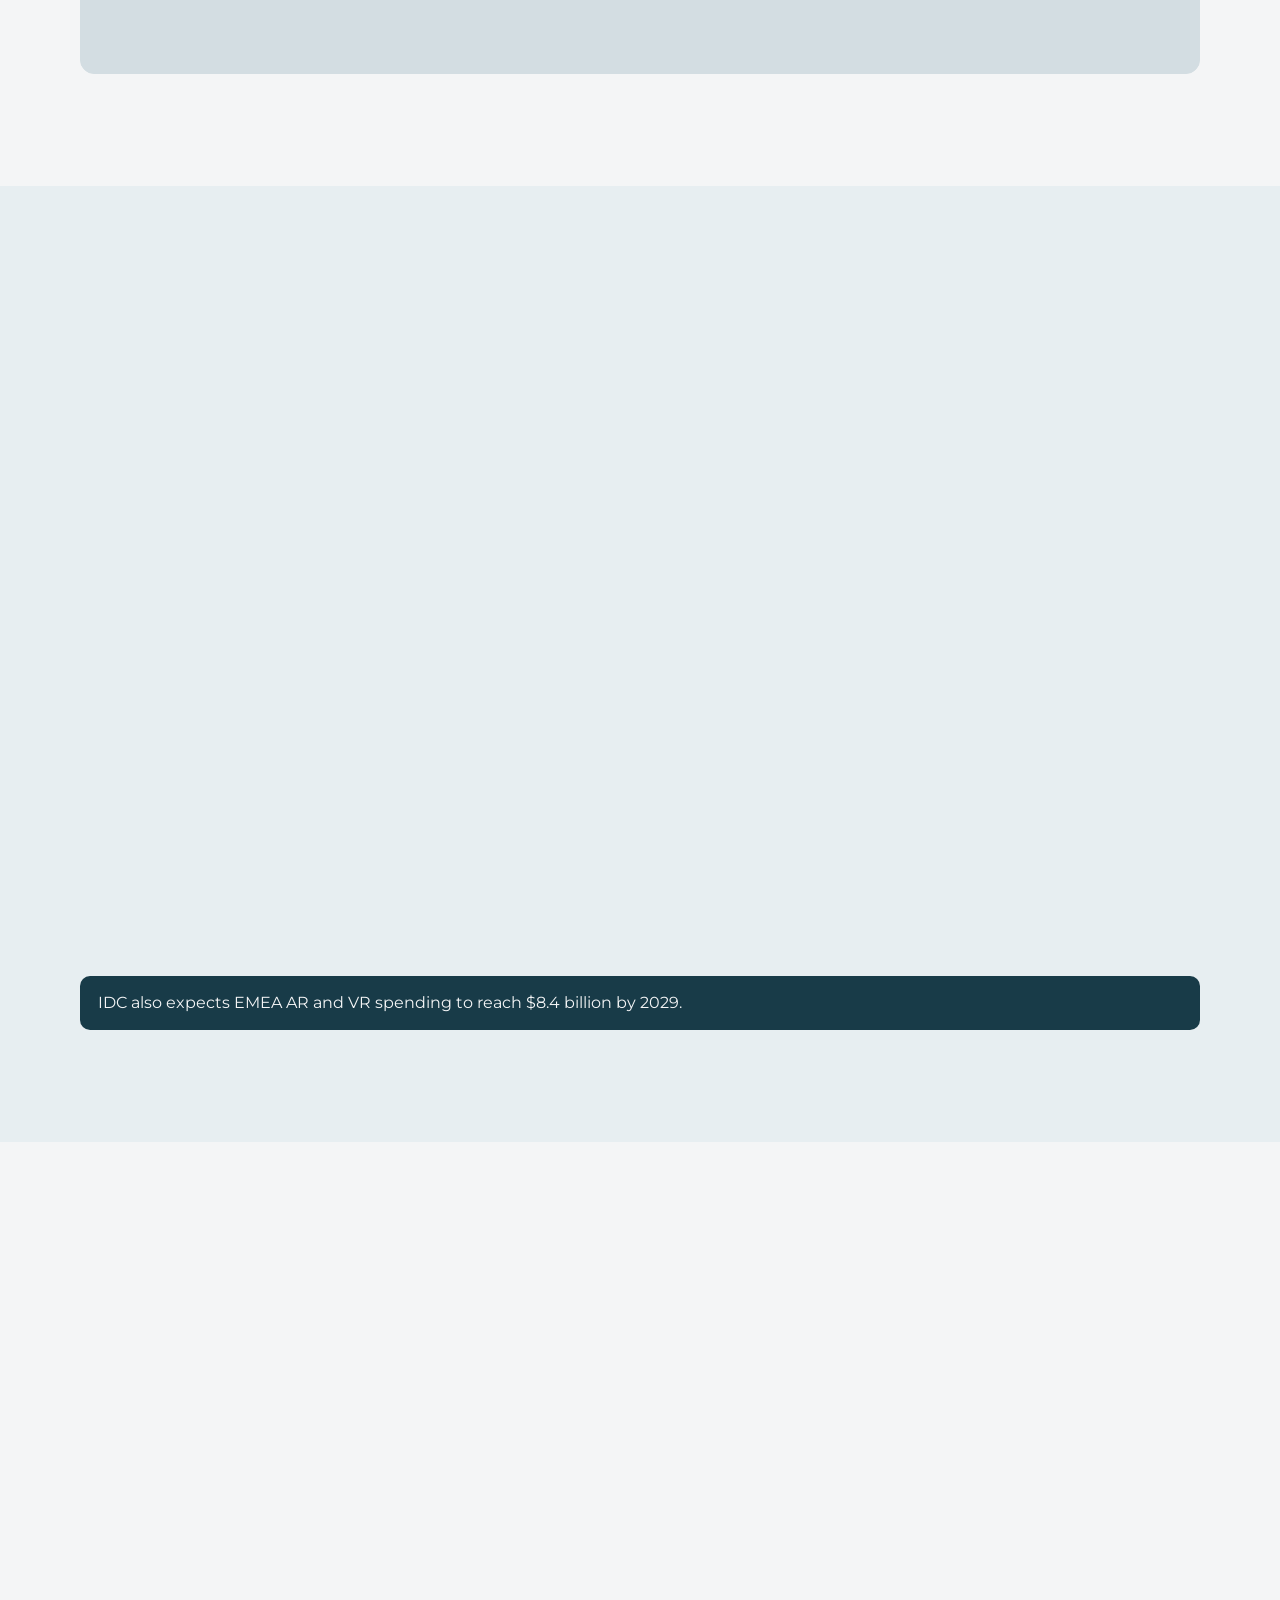
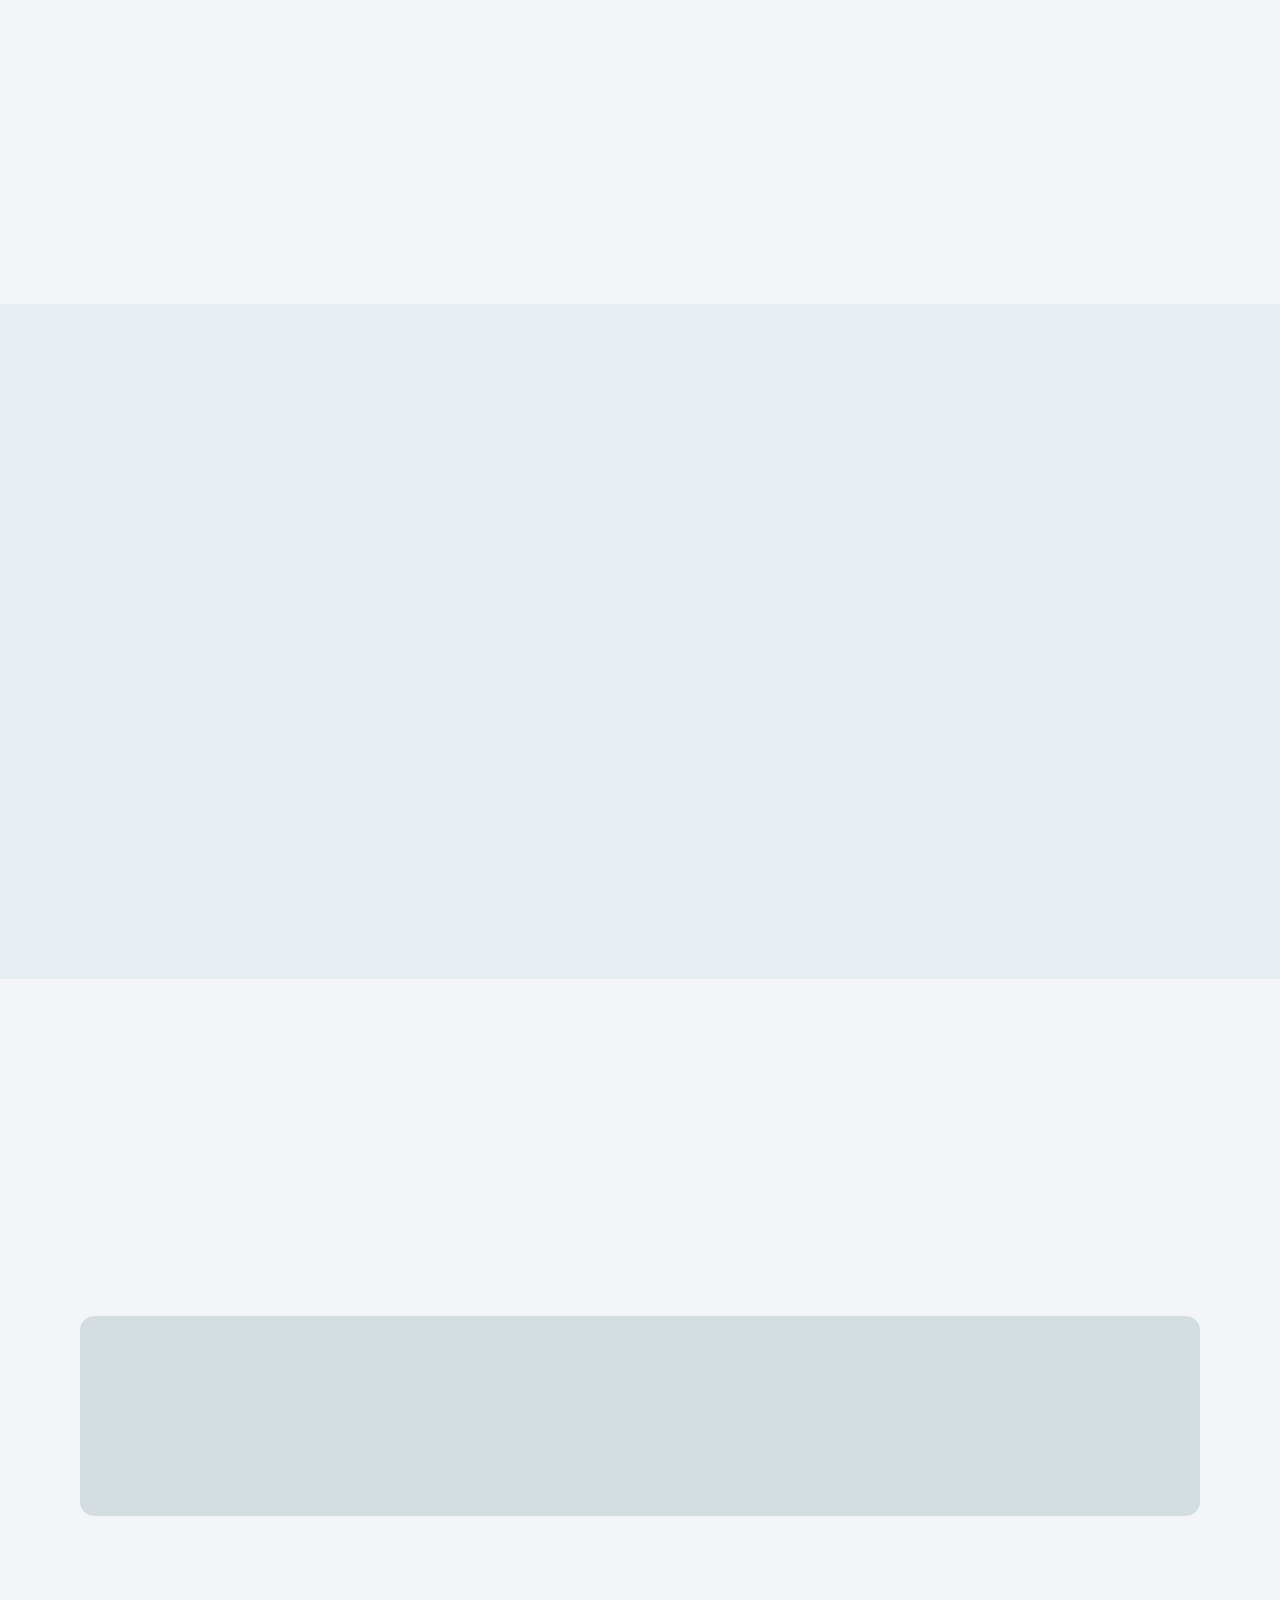
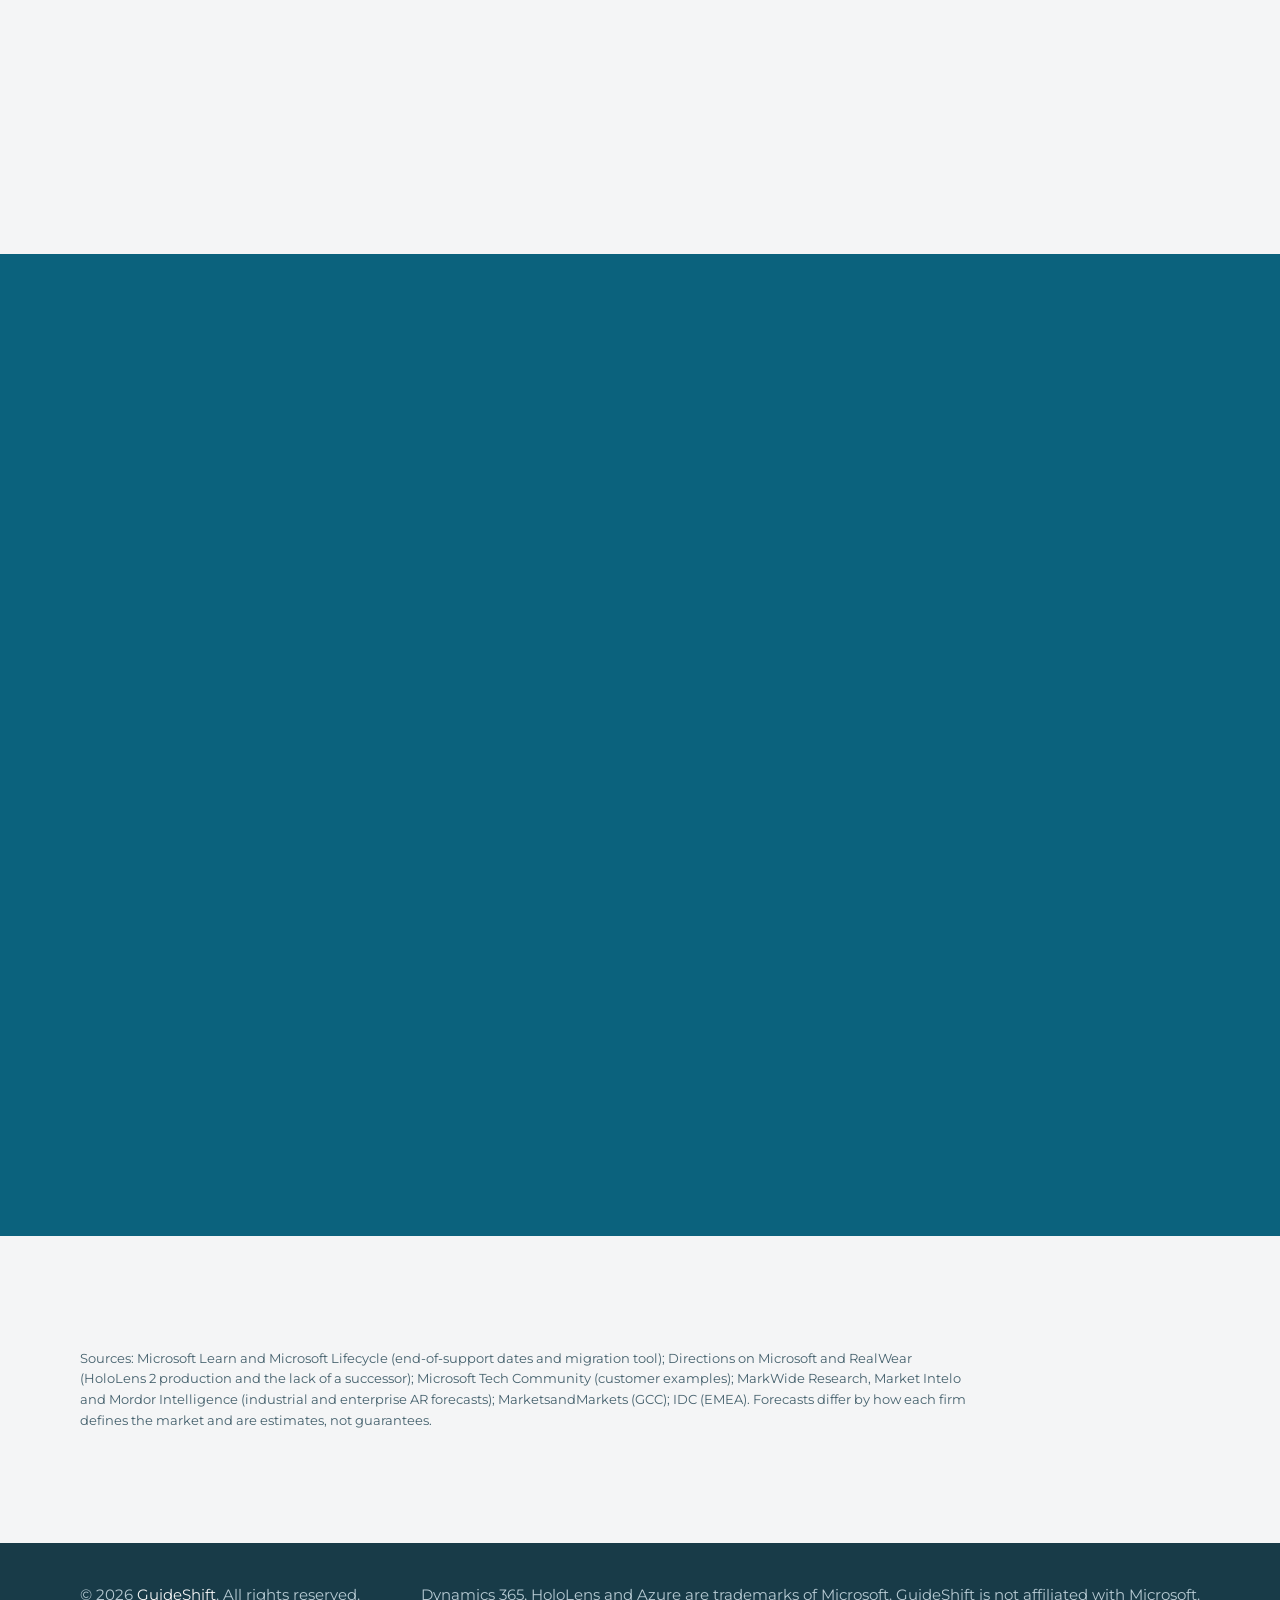
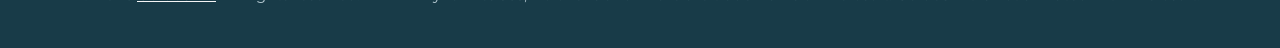
==== commit 836a9d42: "Cloud only, GuideShift branding, new pricing and contact" ====
--- a/partners.html
+++ b/partners.html
@@ -8,31 +8,65 @@
 <meta name="robots" content="index, follow, max-image-preview:large, max-snippet:-1">
 <meta name="theme-color" content="#F4F5F6">
 <meta name="referrer" content="strict-origin-when-cross-origin">
-<meta http-equiv="Content-Security-Policy" content="default-src 'self'; script-src 'self'; style-src 'self'; img-src 'self' data:; font-src 'self'; connect-src 'self' https://api.web3forms.com https://formspree.io; object-src 'none'; base-uri 'self'; form-action 'self'">
-<meta http-equiv="X-Content-Type-Options" content="nosniff">
-
+<meta http-equiv="Content-Security-Policy" content="default-src 'self'; script-src 'self'; style-src 'self'; img-src 'self' data:; font-src 'self'; connect-src 'self' https://api.web3forms.com; object-src 'none'; base-uri 'self'; form-action 'self'">
+
+<link rel="canonical" href="https://guideshift.ltd/partners.html">
 <link rel="icon" href="favicon.svg?v=2" type="image/svg+xml">
+<link rel="apple-touch-icon" href="favicon.svg?v=2">
 
 <meta property="og:type" content="website">
+<meta property="og:url" content="https://guideshift.ltd/partners.html">
 <meta property="og:site_name" content="GuideShift">
 <meta property="og:title" content="Become a GuideShift partner">
 <meta property="og:description" content="A hard deadline, a growing market and no Microsoft successor. Partner with GuideShift.">
-<meta property="og:image:width" content="1140">
-<meta property="og:image:height" content="619">
+<meta property="og:image" content="https://guideshift.ltd/assets/og-image.jpg">
+<meta property="og:image:type" content="image/jpeg">
+<meta property="og:image:width" content="1200">
+<meta property="og:image:height" content="630">
 <meta property="og:image:alt" content="A technician wearing a headset follows a step-by-step instruction shown beside a pump, anchored by a printed QR code">
 <meta property="og:locale" content="en_US">
 <meta name="twitter:card" content="summary_large_image">
+<meta name="twitter:image" content="https://guideshift.ltd/assets/og-image.jpg">
+<meta name="twitter:image:alt" content="A technician wearing a headset follows a step-by-step instruction shown beside a pump, anchored by a printed QR code">
 <meta name="twitter:title" content="Become a GuideShift partner">
 <meta name="twitter:description" content="A hard deadline, a growing market and no Microsoft successor. Partner with GuideShift.">
 
-<link rel="preload" href="assets/fonts/rubik-latin-600-normal.woff2" as="font" type="font/woff2" crossorigin>
-<link rel="preload" href="assets/fonts/dm-sans-latin-400-normal.woff2" as="font" type="font/woff2" crossorigin>
+<link rel="preload" href="assets/fonts/montserrat-latin-600-normal.woff2" as="font" type="font/woff2" crossorigin>
+<link rel="preload" href="assets/fonts/montserrat-latin-400-normal.woff2" as="font" type="font/woff2" crossorigin>
 <link rel="preload" href="assets/hero.webp" as="image" type="image/webp" fetchpriority="high">
-<link rel="stylesheet" href="assets/css/style.css?v=17">
-<link rel="stylesheet" href="assets/css/sections.css?v=17">
-
+<script src="assets/js/preload.js?v=19"></script>
+<link rel="stylesheet" href="assets/css/style.css?v=19">
+<link rel="stylesheet" href="assets/css/sections.css?v=19">
+
+<script type="application/ld+json">
+{
+  "@context": "https://schema.org",
+  "@type": "BreadcrumbList",
+  "itemListElement": [
+    {
+      "@type": "ListItem",
+      "position": 1,
+      "name": "GuideShift",
+      "item": "https://guideshift.ltd/"
+    },
+    {
+      "@type": "ListItem",
+      "position": 2,
+      "name": "Partners",
+      "item": "https://guideshift.ltd/partners.html"
+    }
+  ]
+}
+</script>
 </head>
 <body>
+<div id="preloader" class="preloader" aria-hidden="true">
+  <div class="pl-inner">
+    <svg class="pl-mark" viewBox="0 0 120 84" focusable="false"><rect x="14" y="29" width="10" height="28" rx="4.5" fill="#183B48"/><rect x="96" y="29" width="10" height="28" rx="4.5" fill="#183B48"/><path d="M29 31C29 21 37 16.5 47 15.5h26C83 16.5 91 21 91 31v21c0 14-10 19-19 15-6-2.5-8-9.5-12-9.5S54 64.500 48 67c-9 4-19-1-19-15z" fill="#183B48"/><path d="M37 26.500C50 22.500 70 22.500 83 26.500" fill="none" stroke="#F4F5F6" stroke-width="2.600" stroke-linecap="round" opacity=".55"/><polyline class="pl-c pl-c1" points="66,34 74.500,42.500 66,51" fill="none" stroke="#2596C0" stroke-width="5.500" stroke-linecap="round" stroke-linejoin="round"/><polyline class="pl-c pl-c2" points="77,34 85.500,42.500 77,51" fill="none" stroke="#31B0D7" stroke-width="5.500" stroke-linecap="round" stroke-linejoin="round"/></svg>
+    <div class="pl-word">Guide<span>Shift</span></div>
+    <div class="pl-bar"><span></span></div>
+  </div>
+</div>
 <a class="skip-link" href="#main">Skip to content</a>
 <header class="site-header">
   <div class="wrap">
@@ -172,20 +206,6 @@
     </div>
   </section>
 
-  <section id="resellers" class="band-sand" aria-labelledby="res-title">
-    <div class="wrap">
-      <div class="section-head">
-        <p class="eyebrow">Our resellers</p>
-        <h2 id="res-title">Join the partners already selling GuideShift</h2>
-      </div>
-      <div class="logo-grid">
-        <a class="logo-card" href="https://ucg.ae" target="_blank" rel="noopener" aria-label="UCG (United Communication Group)"><img src="assets/logos/ucg.svg" alt="UCG, United Communication Group" width="994" height="298" loading="lazy"></a>
-        <a class="logo-card" href="https://ecc.ae" target="_blank" rel="noopener" aria-label="ECC (Eagles Communication Consultancy)"><img src="assets/logos/ecc.png" alt="ECC, Eagles Communication Consultancy" width="720" height="207" loading="lazy"></a>
-        <a class="logo-card" href="https://sniperag.com" target="_blank" rel="noopener" aria-label="Sniper AG"><img src="assets/logos/sniper-ag.svg" alt="Sniper AG" width="222" height="55" loading="lazy"></a>
-      </div>
-    </div>
-  </section>
-
   <section id="apply" aria-labelledby="apply-title" class="cta">
     <div class="wrap">
       <div class="stack">
@@ -197,7 +217,7 @@
           <li>Support from our engineering and 3D team</li>
         </ul>
       </div>
-      <form id="demo-form" novalidate autocomplete="on" data-endpoint="https://api.web3forms.com/submit" data-access-key="2da8afee-6686-4442-be5d-e2a029791b66" data-subject="GuideShift partner application">
+      <form id="demo-form" novalidate autocomplete="on" data-endpoint="https://api.web3forms.com/submit" data-access-keys="0628717b-1a82-4a10-a4f8-7396e53215af" data-subject="GuideShift partner application">
         <h3>Partner application</h3>
         <p class="form-intro">Tell us about your business and we will contact you about the next steps.</p>
         <div class="form-row">
@@ -248,6 +268,6 @@
   </div>
 </footer>
 
-<script src="assets/js/main.js?v=17" defer></script>
+<script src="assets/js/main.js?v=19" defer></script>
 </body>
 </html>
--- a/assets/css/style.css
+++ b/assets/css/style.css
@@ -202,3 +202,26 @@
 .skip-link { position: absolute; left: 12px; top: -60px; z-index: 30; background: var(--ink); color: var(--on-dark); padding: 10px 16px; border-radius: 8px; text-decoration: none; font-weight: 700; }
 .skip-link:focus { top: 12px; }
 .form-msg.error { color: #9B2C1B; }
+
+/* ---------- Preloader ---------- */
+.preloader{position:fixed;inset:0;z-index:10000;display:grid;place-items:center;background:var(--cream);
+  transition:opacity .5s ease,visibility .5s ease;animation:pl-failsafe .01s linear 4s forwards}
+.pl-skip .preloader{display:none}
+.preloader.pl-done{opacity:0;visibility:hidden}
+.pl-inner{display:grid;justify-items:center;gap:18px}
+.pl-mark{width:96px;height:auto;animation:pl-rise .6s ease both}
+.pl-mark .pl-c{transform-box:fill-box;animation:pl-chev 1.1s ease-in-out infinite}
+.pl-mark .pl-c2{animation-delay:.18s}
+.pl-word{font-family:var(--display);font-weight:700;font-size:22px;letter-spacing:.01em;color:var(--ink);animation:pl-rise .6s .1s ease both}
+.pl-word span{color:#2596C0;font-style:italic}
+.pl-bar{width:140px;height:3px;border-radius:3px;background:var(--line);overflow:hidden;animation:pl-rise .6s .2s ease both}
+.pl-bar span{display:block;height:100%;width:40%;border-radius:3px;background:linear-gradient(90deg,#2596C0,#31B0D7);animation:pl-slide 1.2s ease-in-out infinite}
+@keyframes pl-chev{0%,100%{opacity:.25;transform:translateX(-5px)}50%{opacity:1;transform:translateX(4px)}}
+@keyframes pl-slide{0%{transform:translateX(-100%)}100%{transform:translateX(250%)}}
+@keyframes pl-rise{from{opacity:0;transform:translateY(8px)}to{opacity:1;transform:none}}
+@keyframes pl-failsafe{to{opacity:0;visibility:hidden}}
+@media (prefers-reduced-motion:reduce){
+  .pl-mark,.pl-word,.pl-bar{animation:none}
+  .pl-mark .pl-c{animation:none;opacity:1}
+  .pl-bar span{animation:none;width:100%}
+}
--- a/assets/css/sections.css
+++ b/assets/css/sections.css
@@ -125,8 +125,3 @@
 .pricing-note{text-align:center;color:#44606C;margin-top:30px;font-size:15px}
 .pricing-note a{color:#0B627D;font-weight:600;text-decoration:underline}
 
-.logo-grid{display:grid;grid-template-columns:repeat(3,1fr);gap:24px;max-width:960px;margin:0 auto}
-@media(max-width:760px){.logo-grid{grid-template-columns:1fr}}
-.logo-card{display:grid;place-items:center;height:150px;padding:28px;background:#fff;border:1px solid #D3DDE2;border-radius:12px;transition:transform .25s ease,box-shadow .25s ease,border-color .25s ease}
-.logo-card img{max-height:64px;max-width:100%;width:auto;height:auto;object-fit:contain}
-.logo-card:hover{transform:translateY(-4px);box-shadow:0 16px 30px -16px rgba(24,59,72,.35);border-color:#31B0D7}
